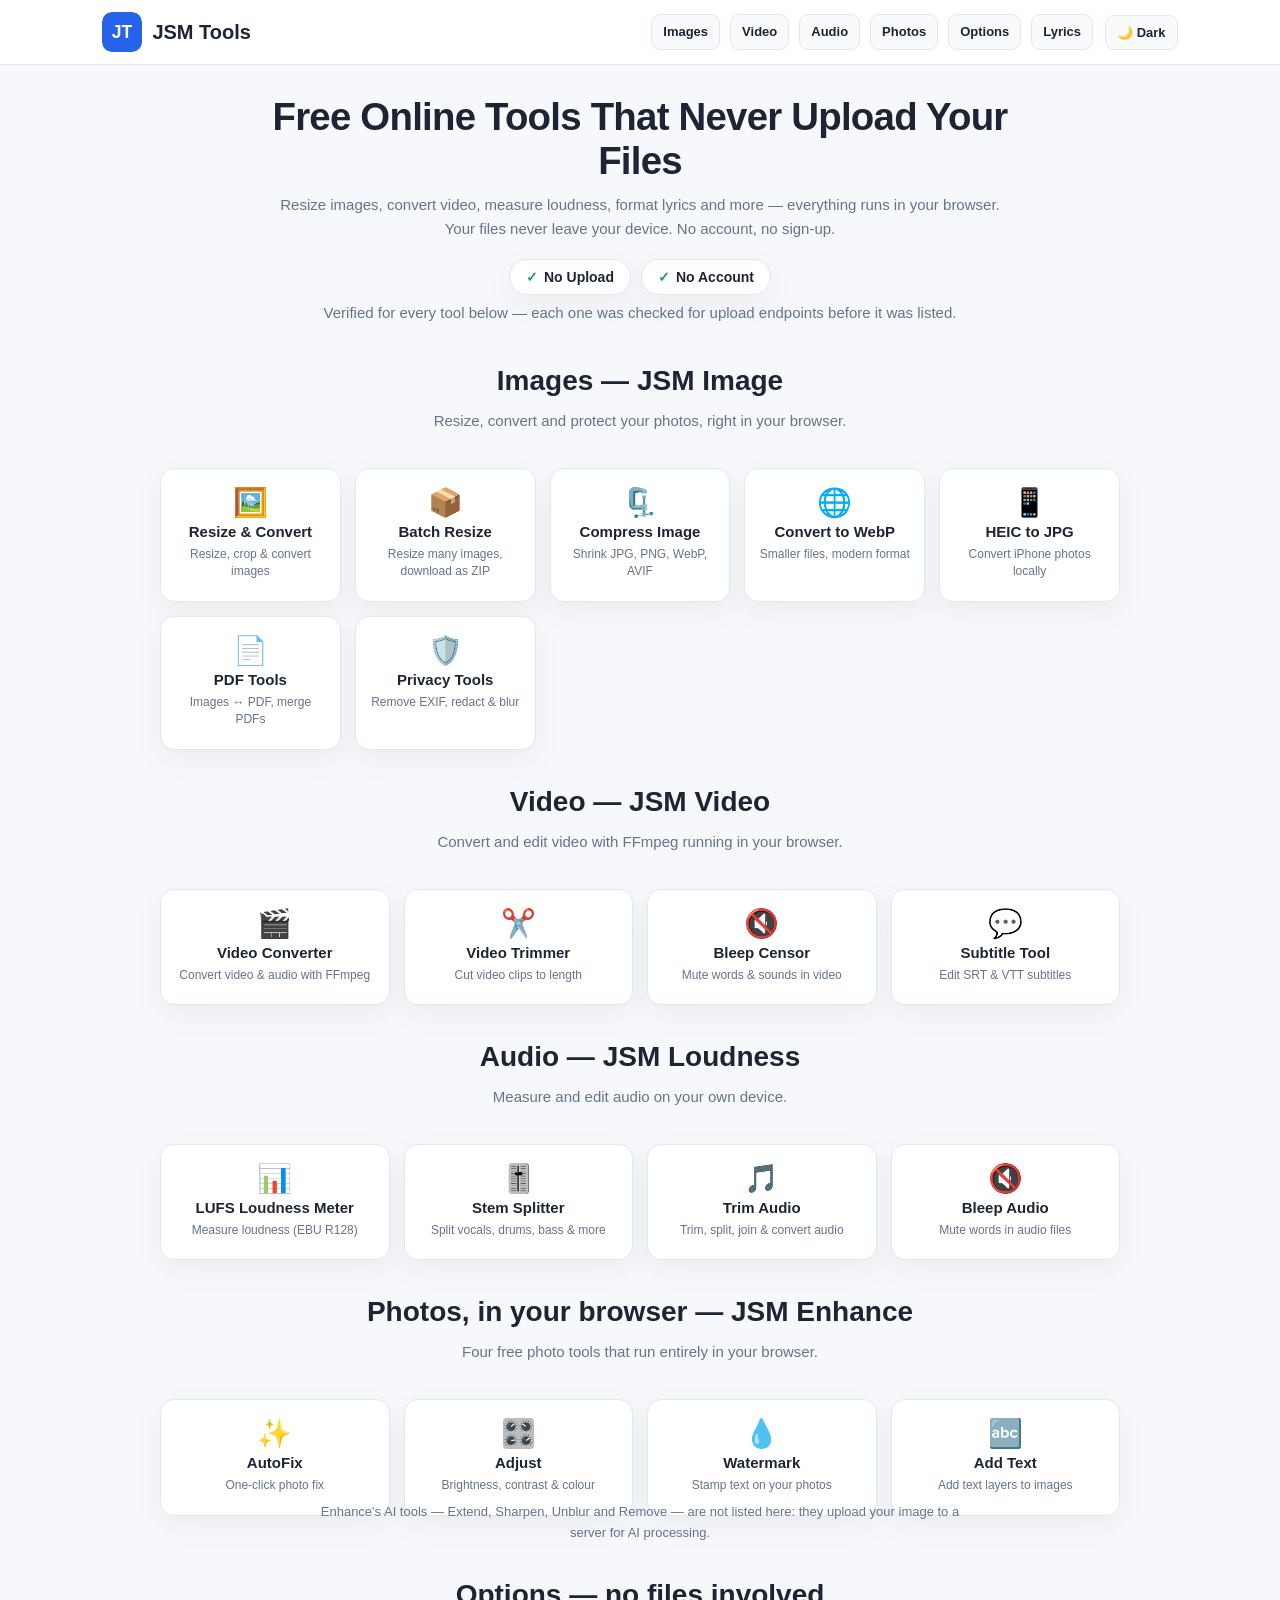
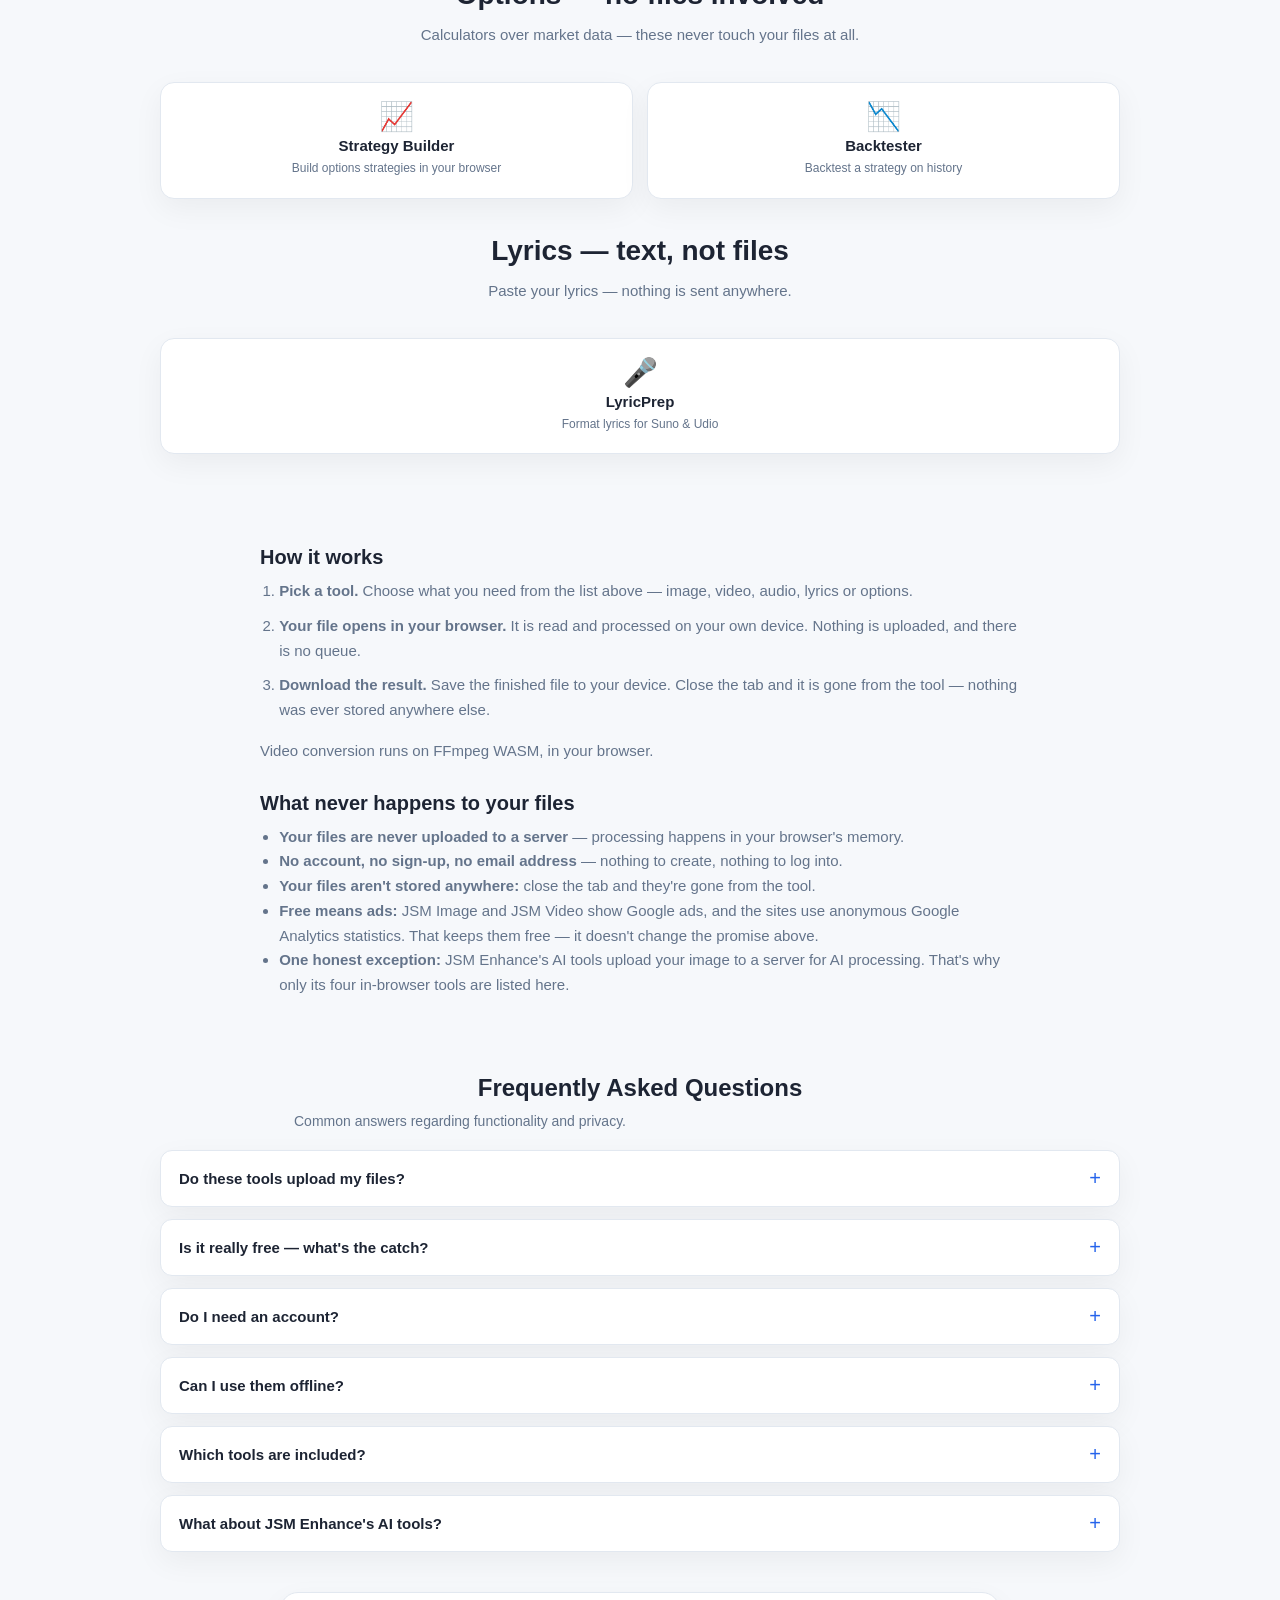
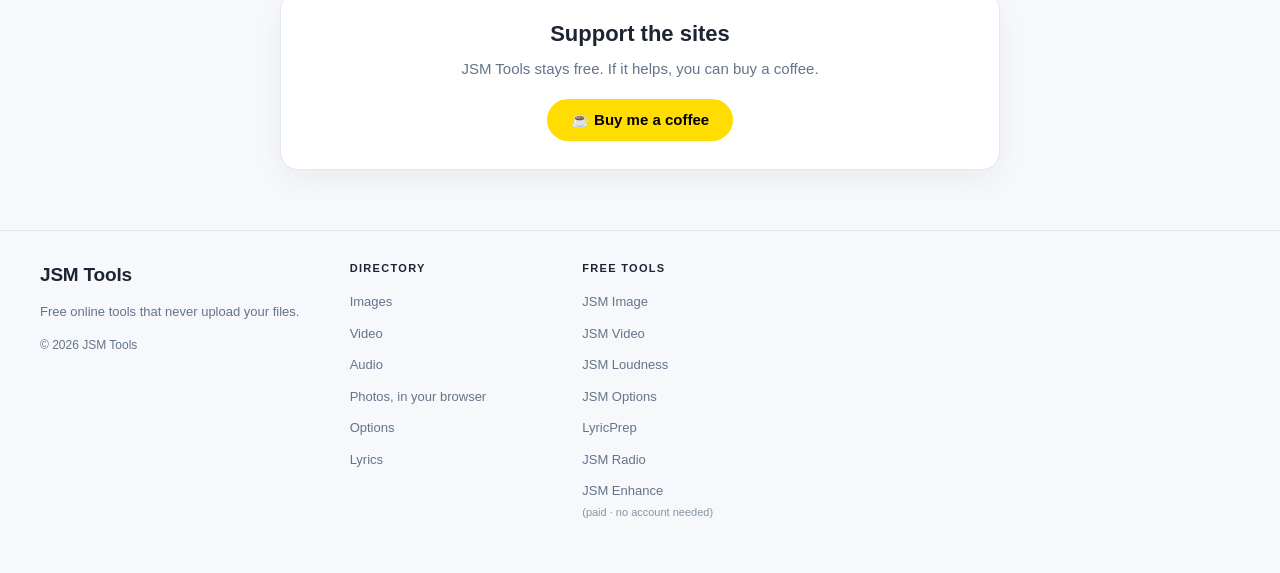
==== index.html @ 7248ef88 "Launch JSM Tools hub: 22 verified no-upload tools across the JSM family (Q5)" ====
<!DOCTYPE html>
<html lang="en">
<head>
<meta charset="UTF-8">
<meta name="viewport" content="width=device-width, initial-scale=1.0">
<title>Free Tools That Never Upload Your Files — JSM Tools</title>
<meta name="description" content="Resize images, convert video, measure loudness, format lyrics and more — free in your browser. No uploads, no account — your files never leave your device.">
<meta name="robots" content="index, follow">
<link rel="canonical" href="https://jsm-tools.com/">
<link rel="icon" href="/favicon.svg" type="image/svg+xml">
<link rel="apple-touch-icon" href="/favicon.svg">
<meta property="og:type" content="website">
<meta property="og:url" content="https://jsm-tools.com/">
<meta property="og:title" content="Free Tools That Never Upload Your Files — JSM Tools">
<meta property="og:description" content="Resize images, convert video, measure loudness, format lyrics and more — free in your browser. No uploads, no account — your files never leave your device.">
<meta name="twitter:card" content="summary">
<meta name="twitter:title" content="Free Tools That Never Upload Your Files — JSM Tools">
<meta name="twitter:description" content="Resize images, convert video, measure loudness, format lyrics and more — free in your browser. No uploads, no account — your files never leave your device.">
<link rel="stylesheet" href="styles.css?v=20261024a">
<style>
.content-page{max-width:800px;margin:0 auto;padding:28px 20px 60px}
.content-page h1{font-size:clamp(1.6rem,3vw,2.1rem);line-height:1.25;margin:0 0 12px;color:var(--text)}
.content-page .lead{font-size:1.05rem;color:var(--muted);line-height:1.6;margin:0 0 24px}
.content-page h2{font-size:1.25rem;margin:28px 0 10px;color:var(--text)}
.content-page h3{font-size:1.05rem;margin:20px 0 8px;color:var(--text)}
.content-page p,.content-page li{color:var(--muted);line-height:1.65;font-size:15px}
.content-page ul{padding-left:1.2rem;margin:0 0 16px}
.content-page ol{padding-left:1.2rem;margin:0 0 16px}
.content-page ol li{margin-bottom:10px}
.content-page a{color:#2563eb}
body.dark-mode .content-page a{color:#93c5fd}
.hub-badges{display:flex;flex-wrap:wrap;gap:10px;justify-content:center;margin:18px 0 6px}
.hub-badge{display:inline-flex;align-items:center;gap:6px;padding:9px 16px;border-radius:999px;border:1px solid var(--border);background:var(--card);font-weight:700;font-size:14px;color:var(--text);box-shadow:var(--shadow)}
.hub-badge .tick{color:#16a34a;font-weight:800}
.hub-verified{text-align:center;color:var(--muted);font-size:13px;line-height:1.6;margin:0 0 8px}
.group-note{text-align:center;color:var(--muted);font-size:13px;line-height:1.6;max-width:640px;margin:-14px auto 0}
.header-main .logo a{text-decoration:none;color:inherit}
</style>

<script type="application/ld+json">
{
  "@context": "https://schema.org",
  "@type": "FAQPage",
  "mainEntity": [
    {
      "@type": "Question",
      "name": "Do these tools upload my files?",
      "acceptedAnswer": {
        "@type": "Answer",
        "text": "No. Every tool listed on this page was checked before listing: your files are read and processed in your browser, and nothing is sent to a server. The one exception to know about is JSM Enhance's AI tools (Extend, Sharpen, Unblur and Remove) — they upload your image to a server for AI processing, which is why they are not in the list above."
      }
    },
    {
      "@type": "Question",
      "name": "Is it really free — what's the catch?",
      "acceptedAnswer": {
        "@type": "Answer",
        "text": "Yes, every tool listed here is free to use. The sites stay free with Google ads (on JSM Image and JSM Video) and anonymous usage statistics. There is no account to create and no paywall on the listed tools."
      }
    },
    {
      "@type": "Question",
      "name": "Do I need an account?",
      "acceptedAnswer": {
        "@type": "Answer",
        "text": "No. None of these tools asks you to sign in or give an email address. JSM Enhance's AI tools use pay-per-use credits bought with a code — still no account — but the four Enhance tools listed here are free and run in your browser."
      }
    },
    {
      "@type": "Question",
      "name": "Can I use them offline?",
      "acceptedAnswer": {
        "@type": "Answer",
        "text": "No. The tools run in your browser, but you need to load the page first — they don't work offline."
      }
    },
    {
      "@type": "Question",
      "name": "Which tools are included?",
      "acceptedAnswer": {
        "@type": "Answer",
        "text": "22 tools: 7 image tools, 4 video tools, 4 audio tools, 4 in-browser photo tools from JSM Enhance, 2 options tools, and LyricPrep for lyrics. Every one of them processes your files — or your text, in LyricPrep's case — on your own device."
      }
    },
    {
      "@type": "Question",
      "name": "What about JSM Enhance's AI tools?",
      "acceptedAnswer": {
        "@type": "Answer",
        "text": "Extend, Sharpen, Unblur and Remove use AI running on a server, so your image is uploaded to process it. They are good tools, but they don't belong on a no-upload list — only Enhance's four in-browser tools (AutoFix, Adjust, Watermark, Add Text) are listed above."
      }
    }
  ]
}
</script>
</head>
<body>
<a class="skip-link" href="#mainContent">Skip to content</a>
<header>
  <div class="header-main">
    <div class="logo">
      <a href="/" style="display:flex;align-items:center;gap:10px;text-decoration:none">
        <img src="/favicon.svg" alt="logo" width="40" height="40" style="border-radius:10px">
        <span style="font-weight:800;font-size:20px;color:var(--text)">JSM Tools</span>
      </a>
    </div>
    <div class="header-actions">
      <nav id="mainNav">
        <a href="#images">Images</a>
        <a href="#video">Video</a>
        <a href="#audio">Audio</a>
        <a href="#photos">Photos</a>
        <a href="#options">Options</a>
        <a href="#lyrics">Lyrics</a>
      </nav>
      <button type="button" class="hamburger" id="hamburger" aria-label="Open menu" aria-expanded="false">☰</button>
      <button type="button" class="theme-toggle" id="themeToggle" aria-label="Switch color theme">☀ Light</button>
    </div>
  </div>
</header>

<main class="container main-container" id="mainContent">
<section class="hero">
  <h1>Free Online Tools That Never Upload Your Files</h1>
  <p>Resize images, convert video, measure loudness, format lyrics and more — everything runs in your browser. Your files never leave your device. No account, no sign-up.</p>
  <div class="hub-badges" aria-label="Verified promises">
    <span class="hub-badge"><span class="tick">✓</span> No Upload</span>
    <span class="hub-badge"><span class="tick">✓</span> No Account</span>
  </div>
  <p class="hub-verified">Verified for every tool below — each one was checked for upload endpoints before it was listed.</p>
</section>

<section class="tools-grid-section" id="images" aria-label="Image tools">
  <h2 class="section-title">Images — JSM Image</h2>
  <p class="section-subtitle">Resize, convert and protect your photos, right in your browser.</p>
  <div class="tools-grid">
    <a class="tool-card" href="https://jsm-image.com/"><span class="tool-emoji">🖼️</span><strong>Resize &amp; Convert</strong><span class="tool-desc">Resize, crop &amp; convert images</span></a>
    <a class="tool-card" href="https://jsm-image.com/batch-resize"><span class="tool-emoji">📦</span><strong>Batch Resize</strong><span class="tool-desc">Resize many images, download as ZIP</span></a>
    <a class="tool-card" href="https://jsm-image.com/compress-image"><span class="tool-emoji">🗜️</span><strong>Compress Image</strong><span class="tool-desc">Shrink JPG, PNG, WebP, AVIF</span></a>
    <a class="tool-card" href="https://jsm-image.com/convert-to-webp"><span class="tool-emoji">🌐</span><strong>Convert to WebP</strong><span class="tool-desc">Smaller files, modern format</span></a>
    <a class="tool-card" href="https://jsm-image.com/heic-to-jpg"><span class="tool-emoji">📱</span><strong>HEIC to JPG</strong><span class="tool-desc">Convert iPhone photos locally</span></a>
    <a class="tool-card" href="https://jsm-image.com/pdf-tools"><span class="tool-emoji">📄</span><strong>PDF Tools</strong><span class="tool-desc">Images ↔ PDF, merge PDFs</span></a>
    <a class="tool-card" href="https://jsm-image.com/privacy-tools"><span class="tool-emoji">🛡️</span><strong>Privacy Tools</strong><span class="tool-desc">Remove EXIF, redact &amp; blur</span></a>
  </div>
</section>

<section class="tools-grid-section" id="video" aria-label="Video tools">
  <h2 class="section-title">Video — JSM Video</h2>
  <p class="section-subtitle">Convert and edit video with FFmpeg running in your browser.</p>
  <div class="tools-grid">
    <a class="tool-card" href="https://jsm-video.com/"><span class="tool-emoji">🎬</span><strong>Video Converter</strong><span class="tool-desc">Convert video &amp; audio with FFmpeg</span></a>
    <a class="tool-card" href="https://jsm-video.com/#trim"><span class="tool-emoji">✂️</span><strong>Video Trimmer</strong><span class="tool-desc">Cut video clips to length</span></a>
    <a class="tool-card" href="https://jsm-video.com/#bleep"><span class="tool-emoji">🔇</span><strong>Bleep Censor</strong><span class="tool-desc">Mute words &amp; sounds in video</span></a>
    <a class="tool-card" href="https://jsm-video.com/subtitle/"><span class="tool-emoji">💬</span><strong>Subtitle Tool</strong><span class="tool-desc">Edit SRT &amp; VTT subtitles</span></a>
  </div>
</section>

<section class="tools-grid-section" id="audio" aria-label="Audio tools">
  <h2 class="section-title">Audio — JSM Loudness</h2>
  <p class="section-subtitle">Measure and edit audio on your own device.</p>
  <div class="tools-grid">
    <a class="tool-card" href="https://jsm-loudness.com/"><span class="tool-emoji">📊</span><strong>LUFS Loudness Meter</strong><span class="tool-desc">Measure loudness (EBU R128)</span></a>
    <a class="tool-card" href="https://jsm-loudness.com/stem-splitter"><span class="tool-emoji">🎚️</span><strong>Stem Splitter</strong><span class="tool-desc">Split vocals, drums, bass &amp; more</span></a>
    <a class="tool-card" href="https://jsm-loudness.com/trim-audio"><span class="tool-emoji">🎵</span><strong>Trim Audio</strong><span class="tool-desc">Trim, split, join &amp; convert audio</span></a>
    <a class="tool-card" href="https://jsm-loudness.com/bleep-audio"><span class="tool-emoji">🔇</span><strong>Bleep Audio</strong><span class="tool-desc">Mute words in audio files</span></a>
  </div>
</section>

<section class="tools-grid-section" id="photos" aria-label="In-browser photo tools">
  <h2 class="section-title">Photos, in your browser — JSM Enhance</h2>
  <p class="section-subtitle">Four free photo tools that run entirely in your browser.</p>
  <div class="tools-grid">
    <a class="tool-card" href="https://jsm-enhance.com/?tool=autofix"><span class="tool-emoji">✨</span><strong>AutoFix</strong><span class="tool-desc">One-click photo fix</span></a>
    <a class="tool-card" href="https://jsm-enhance.com/?tool=adjust"><span class="tool-emoji">🎛️</span><strong>Adjust</strong><span class="tool-desc">Brightness, contrast &amp; colour</span></a>
    <a class="tool-card" href="https://jsm-enhance.com/?tool=watermark"><span class="tool-emoji">💧</span><strong>Watermark</strong><span class="tool-desc">Stamp text on your photos</span></a>
    <a class="tool-card" href="https://jsm-enhance.com/?tool=text"><span class="tool-emoji">🔤</span><strong>Add Text</strong><span class="tool-desc">Add text layers to images</span></a>
  </div>
  <p class="group-note">Enhance's AI tools — Extend, Sharpen, Unblur and Remove — are not listed here: they upload your image to a server for AI processing.</p>
</section>

<section class="tools-grid-section" id="options" aria-label="Options tools">
  <h2 class="section-title">Options — no files involved</h2>
  <p class="section-subtitle">Calculators over market data — these never touch your files at all.</p>
  <div class="tools-grid">
    <a class="tool-card" href="https://jsm-options.com/builder/"><span class="tool-emoji">📈</span><strong>Strategy Builder</strong><span class="tool-desc">Build options strategies in your browser</span></a>
    <a class="tool-card" href="https://jsm-options.com/backtest/"><span class="tool-emoji">📉</span><strong>Backtester</strong><span class="tool-desc">Backtest a strategy on history</span></a>
  </div>
</section>

<section class="tools-grid-section" id="lyrics" aria-label="Lyrics tool">
  <h2 class="section-title">Lyrics — text, not files</h2>
  <p class="section-subtitle">Paste your lyrics — nothing is sent anywhere.</p>
  <div class="tools-grid">
    <a class="tool-card" href="https://lyricprep.com/"><span class="tool-emoji">🎤</span><strong>LyricPrep</strong><span class="tool-desc">Format lyrics for Suno &amp; Udio</span></a>
  </div>
</section>

<div class="content-page">
  <h2>How it works</h2>
  <ol>
    <li><strong>Pick a tool.</strong> Choose what you need from the list above — image, video, audio, lyrics or options.</li>
    <li><strong>Your file opens in your browser.</strong> It is read and processed on your own device. Nothing is uploaded, and there is no queue.</li>
    <li><strong>Download the result.</strong> Save the finished file to your device. Close the tab and it is gone from the tool — nothing was ever stored anywhere else.</li>
  </ol>
  <p>Video conversion runs on FFmpeg WASM, in your browser.</p>

  <h2>What never happens to your files</h2>
  <ul>
    <li><strong>Your files are never uploaded to a server</strong> — processing happens in your browser's memory.</li>
    <li><strong>No account, no sign-up, no email address</strong> — nothing to create, nothing to log into.</li>
    <li><strong>Your files aren't stored anywhere:</strong> close the tab and they're gone from the tool.</li>
    <li><strong>Free means ads:</strong> JSM Image and JSM Video show Google ads, and the sites use anonymous Google Analytics statistics. That keeps them free — it doesn't change the promise above.</li>
    <li><strong>One honest exception:</strong> JSM Enhance's AI tools upload your image to a server for AI processing. That's why only its four in-browser tools are listed here.</li>
  </ul>
</div>

<section class="faq" id="faq">
<h2 class="section-title">Frequently Asked Questions</h2>
<p class="section-subtitle">Common answers regarding functionality and privacy.</p>
<div class="faq-list">
<details class="faq-item">
<summary>Do these tools upload my files?</summary>
<p>No. Every tool listed on this page was checked before listing: your files are read and processed in your browser, and nothing is sent to a server. The one exception to know about is JSM Enhance's AI tools (Extend, Sharpen, Unblur and Remove) — they upload your image to a server for AI processing, which is why they are not in the list above.</p>
</details>
<details class="faq-item">
<summary>Is it really free — what's the catch?</summary>
<p>Yes, every tool listed here is free to use. The sites stay free with Google ads (on JSM Image and JSM Video) and anonymous usage statistics. There is no account to create and no paywall on the listed tools.</p>
</details>
<details class="faq-item">
<summary>Do I need an account?</summary>
<p>No. None of these tools asks you to sign in or give an email address. JSM Enhance's AI tools use pay-per-use credits bought with a code — still no account — but the four Enhance tools listed here are free and run in your browser.</p>
</details>
<details class="faq-item">
<summary>Can I use them offline?</summary>
<p>No. The tools run in your browser, but you need to load the page first — they don't work offline.</p>
</details>
<details class="faq-item">
<summary>Which tools are included?</summary>
<p>22 tools: 7 image tools, 4 video tools, 4 audio tools, 4 in-browser photo tools from JSM Enhance, 2 options tools, and LyricPrep for lyrics. Every one of them processes your files — or your text, in LyricPrep's case — on your own device.</p>
</details>
<details class="faq-item">
<summary>What about JSM Enhance's AI tools?</summary>
<p>Extend, Sharpen, Unblur and Remove use AI running on a server, so your image is uploaded to process it. They are good tools, but they don't belong on a no-upload list — only Enhance's four in-browser tools (AutoFix, Adjust, Watermark, Add Text) are listed above.</p>
</details>
</div>
</section>

<section class="support-section" aria-label="Support the site">
  <div class="support-card">
    <h2>Support the sites</h2>
    <p>JSM Tools stays free. If it helps, you can buy a coffee.</p>
    <a class="bmc-btn" href="https://www.buymeacoffee.com/memoliro" target="_blank" rel="noopener">&#9749; Buy me a coffee</a>
  </div>
</section>
</main>

<footer>
  <div class="footer-grid">
    <div class="footer-col">
      <div class="footer-brand">JSM Tools</div>
      <p class="footer-tag">Free online tools that never upload your files.</p>
      <p class="footer-copy">&copy; 2026 JSM Tools</p>
    </div>
    <div class="footer-col">
      <h4>Directory</h4>
      <ul>
        <li><a href="#images">Images</a></li>
        <li><a href="#video">Video</a></li>
        <li><a href="#audio">Audio</a></li>
        <li><a href="#photos">Photos, in your browser</a></li>
        <li><a href="#options">Options</a></li>
        <li><a href="#lyrics">Lyrics</a></li>
      </ul>
    </div>
    <div class="footer-col">
      <h4>Free tools</h4>
      <ul>
        <li><a href="https://jsm-image.com/" target="_blank" rel="noopener">JSM Image</a></li>
        <li><a href="https://jsm-video.com/" target="_blank" rel="noopener">JSM Video</a></li>
        <li><a href="https://jsm-loudness.com/" target="_blank" rel="noopener">JSM Loudness</a></li>
        <li><a href="https://jsm-options.com/" target="_blank" rel="noopener">JSM Options</a></li>
        <li><a href="https://lyricprep.com/" target="_blank" rel="noopener">LyricPrep</a></li>
        <li><a href="https://jsm-radio.com/" target="_blank" rel="noopener">JSM Radio</a></li>
        <li><a href="https://jsm-enhance.com/" target="_blank" rel="noopener">JSM Enhance <span class="paid-note">(paid · no account needed)</span></a></li>
      </ul>
    </div>
  </div>
</footer>
<script>
(function(){
  const t=document.getElementById('themeToggle');
  let saved=null;
  try{saved=localStorage.getItem('jsm-tools-theme');}catch(e){}
  if(!saved) saved='light';
  function setTheme(theme){
    const dark=theme!=='light';
    document.body.classList.toggle('dark-mode',dark);
    if(t) t.textContent=dark?'☀ Light':'🌙 Dark';
    try{localStorage.setItem('jsm-tools-theme',dark?'dark':'light');}catch(e){}
  }
  setTheme(saved);
  t&&t.addEventListener('click',()=>setTheme(document.body.classList.contains('dark-mode')?'light':'dark'));
})();
</script>

<script>
(function(){
  const ham=document.getElementById('hamburger'), nav=document.getElementById('mainNav');
  if(!ham||!nav) return;
  const drop=nav.querySelector('.nav-drop'), btn=nav.querySelector('.nav-drop-btn');
  if(drop&&btn&&drop.querySelector('a.nav-details')) btn.classList.add('nav-details');
  ham.addEventListener('click',e=>{ e.stopPropagation();
    const open=nav.classList.toggle('mobile-open');
    ham.setAttribute('aria-expanded',String(open));
    ham.setAttribute('aria-label',open?'Close menu':'Open menu');
  });
  if(btn) btn.addEventListener('click',e=>{ e.stopPropagation();
    const open=drop.classList.toggle('open'); btn.setAttribute('aria-expanded',String(open));
  });
  document.addEventListener('click',()=>{ if(drop) drop.classList.remove('open'); });
  document.addEventListener('keydown',e=>{ if(e.key==='Escape'){
    if(drop) drop.classList.remove('open');
    nav.classList.remove('mobile-open'); ham.setAttribute('aria-expanded','false');
  }});
})();
</script>
</body>
</html>
---- styles.css ----
:root{
  --bg:#f6f8fb;--card:#fff;--text:#1d2433;--muted:#64748b;--border:#e2e8f0;--soft:#f8fafc;
  --header:#fff;--preview-a:#eee;--preview-b:transparent;--shadow:0 10px 30px rgba(0,0,0,.05);
  --upload-hover:#eff6ff;
}
*{box-sizing:border-box;margin:0;padding:0}
body{font-family:Arial,Helvetica,sans-serif;background:var(--bg);color:var(--text);min-height:100vh}
header{background:var(--header);border-bottom:1px solid var(--border);padding:18px 8%;display:flex;justify-content:space-between;align-items:center}
.logo{font-size:24px;font-weight:800;color:#2563eb}.logo span{color:var(--text)}
nav{display:flex;gap:24px}nav a{text-decoration:none;color:var(--muted);font-size:14px}
.container{max-width:1100px;margin:auto;padding:20px}

.upload-card-wrapper{background:var(--card);border:1px solid var(--border);border-radius:18px;padding:24px;box-shadow:var(--shadow);display:flex;flex-direction:column;gap:20px}

.upload-box{background:var(--soft);border:2px dashed #52637c;border-radius:14px;padding:18px 15px;text-align:center;cursor:pointer;transition:.2s;color:var(--text)}
.upload-box:hover,.upload-box.dragover{border-color:#2563eb;background:var(--upload-hover)}
.upload-icon{font-size:28px;margin-bottom:4px}
.upload-box h2{margin-bottom:4px;font-size:18px;color:var(--text)}
.upload-box p{color:var(--muted);margin-bottom:10px;font-size:13px}
#fileInput{display:none}
.btn{border:0;background:#2563eb;color:#fff;padding:9px 20px;border-radius:8px;cursor:pointer;font-size:13px;font-weight:bold}.btn:hover{background:#1d4ed8}

.how-it-works-inline{border-top:1px solid var(--border);padding-top:18px}
.how-it-works-inline h3.inline-title{font-size:14px;text-transform:uppercase;letter-spacing:.05em;color:var(--muted);margin-bottom:12px;text-align:center}
.steps-grid-inline{display:grid;grid-template-columns:repeat(4,1fr);gap:12px}
.step-inline{background:var(--soft);border:1px solid var(--border);padding:12px 10px;border-radius:10px;text-align:center}
.step-num-inline{width:24px;height:24px;border-radius:50%;background:#2563eb;color:#fff;display:flex;align-items:center;justify-content:center;font-weight:bold;margin:0 auto 6px;font-size:12px}
.step-inline h4{font-size:13px;margin-bottom:3px;color:var(--text)}
.step-inline p{color:var(--muted);font-size:11px;line-height:1.4}

.notification{display:none;margin-top:15px;padding:14px 16px;border-radius:10px;font-size:14px;line-height:1.5}.notification.show{display:block}.notification.error{background:#fef2f2;color:#b91c1c;border:1px solid #fecaca}.notification.success{background:#f0fdf4;color:#15803d;border:1px solid #bbf7d0}
.editor{display:none;margin-top:20px;grid-template-columns:minmax(0,1.2fr) minmax(0,1fr);gap:25px;align-items:start}
.editor.is-open{display:grid}
.card{background:var(--card);border-radius:18px;padding:25px;box-shadow:var(--shadow);border:1px solid var(--border);min-width:0}
.preview-container{min-height:460px;display:flex;justify-content:center;align-items:center;background:linear-gradient(45deg,#eee 25%,transparent 25%),linear-gradient(-45deg,#eee 25%,transparent 25%),linear-gradient(45deg,transparent 75%,#eee 75%),linear-gradient(-45deg,transparent 75%,#eee 75%);background-size:20px 20px;background-position:0 0,0 10px,10px -10px,-10px 0;border-radius:12px;overflow:hidden;padding:15px}
.settings h2{margin-bottom:20px}.field{margin-bottom:22px}.field>label{display:block;font-size:14px;font-weight:bold;margin-bottom:8px}.input-row{display:flex;gap:10px}
input,select{width:100%;padding:13px;border:1px solid #dbe1ea;border-radius:9px;font-size:15px;outline:none;font-family:inherit}input:focus,select:focus{border-color:#2563eb}
.ratio{display:flex;align-items:center;gap:10px;margin:20px 0;color:var(--muted);font-size:14px}.ratio input{width:auto}
.fit-options{display:none;margin:20px 0;padding-top:20px;border-top:1px solid #e2e8f0}.fit-options.active{display:block}.fit-options-title{font-size:14px;font-weight:bold;margin-bottom:12px}
.fit-option{display:flex;gap:12px;padding:14px;border:1px solid #e2e8f0;border-radius:10px;margin-bottom:10px;cursor:pointer}.fit-option:hover{border-color:#2563eb;background:#f8fbff}.fit-option input[type=radio]{width:auto;height:auto;margin-top:3px}.fit-option-content{display:flex;flex-direction:column;gap:5px;width:100%}.fit-option-content strong{font-size:14px}.fit-option-content span{font-size:12px;color:#64748b;line-height:1.4}
.color-row{display:flex;align-items:center;gap:8px;margin-top:8px}.color-row input[type=color]{width:48px;height:35px;padding:3px;cursor:pointer}#colorValue{font-size:13px;font-weight:bold;color:#475569}
.eyedropper-btn{background:#f1f5f9;border:1px solid #cbd5e1;border-radius:8px;padding:6px 12px;cursor:pointer;font-size:12px;font-weight:bold;color:#334155}.eyedropper-btn:hover{background:#e2e8f0}
.transparent-option.disabled{opacity:.45;cursor:not-allowed;background:#f8fafc;pointer-events:none}.transparent-option.disabled:hover{border-color:#e2e8f0;background:#f8fafc}
.presets{display:grid;grid-template-columns:repeat(2,1fr);gap:10px}.preset{background:#f8fafc;border:1px solid #e2e8f0;padding:11px;border-radius:8px;cursor:pointer;font-size:13px;font-family:inherit}.preset:hover{border-color:#2563eb;color:#2563eb}
.format-section{padding-top:20px;border-top:1px solid #e2e8f0}.field-description{font-size:12px;color:#64748b;line-height:1.5;margin-bottom:10px}
.info{margin-top:20px;padding:14px;background:#f8fafc;border-radius:10px;color:#475569;font-size:13px;line-height:1.6}.actions{margin-top:25px;display:flex;flex-direction:column;gap:10px}.download-btn{display:none;background:#16a34a;text-decoration:none;text-align:center;padding:13px 25px;border-radius:10px;color:#fff;font-weight:bold;cursor:pointer;border:0;width:100%;font-size:15px}.download-btn:hover{background:#15803d}
.batch-btn{display:none;background:#7c3aed;color:#fff;text-align:center;padding:13px 25px;border-radius:10px;font-weight:bold;cursor:pointer;border:0;width:100%;font-size:15px}.batch-btn:hover{background:#6d28d9}

.features{max-width:1000px;margin:36px auto;padding:0 20px;display:grid;grid-template-columns:repeat(auto-fit,minmax(220px,1fr));gap:25px}
.feature a{color:#2563eb;text-decoration:none;font-weight:700}
.feature a:hover{text-decoration:underline}.feature{background:#fff;padding:28px;border-radius:16px;text-align:center;box-shadow:0 5px 25px rgba(0,0,0,.04)}.feature .emoji{font-size:35px;margin-bottom:15px}.feature h3{margin-bottom:10px}.feature p{color:#64748b;font-size:14px;line-height:1.6}
/* footer base replaced */

/* --- Tabs --- */
.tabs{display:flex;gap:4px;margin-bottom:22px;border-bottom:1px solid #e2e8f0;overflow-x:auto}
.tab-btn{background:none;border:0;padding:10px 6px;margin-right:18px;font-size:14px;font-weight:bold;color:#94a3b8;cursor:pointer;border-bottom:2px solid transparent;margin-bottom:-1px;font-family:inherit;white-space:nowrap;min-height:44px}
.tab-btn:hover{color:#2563eb}
.tab-btn.active{color:#2563eb;border-bottom-color:#2563eb}
.tab-panel{display:none}
.tab-panel.active{display:block}

/* --- Transform & Tools --- */
.btn-row{display:flex;gap:8px;flex-wrap:wrap}
.tool-btn{flex:1;min-width:110px;background:#f8fafc;border:1px solid #e2e8f0;padding:12px 8px;border-radius:9px;cursor:pointer;font-size:13px;font-weight:bold;color:#334155;font-family:inherit}
.tool-btn:hover{border-color:#2563eb;color:#2563eb}
.tool-btn.toggle.active{background:#eff6ff;border-color:#2563eb;color:#2563eb}
.tool-status{margin-top:10px;font-size:12px;color:#64748b}

/* --- Compression & Settings --- */
.quality-row{display:flex;justify-content:space-between;align-items:baseline;margin-bottom:10px}
.quality-row span{font-size:13px;font-weight:bold;color:#2563eb}
input[type=range]{width:100%;accent-color:#2563eb;padding:0}
input[type=range]:disabled{opacity:.4;cursor:not-allowed;accent-color:#94a3b8}
.estimate{margin-top:14px;font-size:13px;color:#334155;font-weight:bold}
.note{font-size:12px;color:#64748b;line-height:1.6;margin-top:14px;padding:12px 14px;background:#f8fafc;border-radius:10px;border:1px solid #eef1f6}

/* --- Section titles --- */
.section-title{text-align:center;font-size:28px;margin-bottom:12px}
.section-subtitle{text-align:center;color:#64748b;font-size:15px;max-width:600px;margin:0 auto 35px;line-height:1.6}

/* --- FAQ --- */
.faq{max-width:800px;margin:60px auto;padding:0 20px}
.faq-list{display:flex;flex-direction:column;gap:12px}
.faq-item{background:#fff;border:1px solid #e2e8f0;border-radius:12px;padding:18px 22px}
.faq-item summary{cursor:pointer;font-weight:bold;font-size:15px;list-style:none;display:flex;justify-content:space-between;align-items:center;gap:12px}
.faq-item summary::-webkit-details-marker{display:none}
.faq-item summary::after{content:'+';font-size:20px;color:#2563eb;font-weight:normal;flex-shrink:0}
.faq-item[open] summary::after{content:'\2212'}
.faq-item p{margin-top:12px;color:#64748b;font-size:14px;line-height:1.65}

/* --- Optimized Ad Placeholders --- */
.ad-slot{display:none;width:100%;margin:20px auto;text-align:center;overflow:hidden;background:transparent}
.ad-slot.ad-filled{display:block}
.ad-slot span.ad-size{font-size:11px;letter-spacing:.03em;text-transform:none;color:#b0b9c6;font-weight:normal}
.ad-leaderboard{max-width:970px}
.ad-rectangle{max-width:336px}
.ad-banner{max-width:970px}
.ad-vertical{height:100%;min-height:360px;max-height:500px;width:100%;margin:0}


/* ===== Phase 2 UX ===== */
.processing-status{display:none;margin:14px 0 0;padding:12px 14px;border:1px solid var(--border);border-radius:10px;background:var(--soft);font-size:13px;color:var(--text)}
.processing-status.active{display:block}.progress-track{height:8px;background:rgba(100,116,139,.18);border-radius:999px;overflow:hidden;margin-top:8px}.progress-bar{height:100%;width:0;background:#2563eb;border-radius:999px;transition:width .25s ease}.progress-meta{display:flex;justify-content:space-between;gap:10px;margin-top:7px;color:var(--muted);font-size:12px}
.file-size-compare{display:grid;grid-template-columns:1fr 1fr;gap:8px;margin-top:12px}.size-card{padding:10px 12px;border:1px solid var(--border);border-radius:10px;background:var(--soft);font-size:12px}.size-card strong{display:block;font-size:15px;margin-top:3px}.size-saving{grid-column:1/-1;font-weight:700;color:#2563eb;text-align:center;padding:7px}
.preset.active{border-color:#2563eb;background:#dbeafe;color:#1d4ed8;box-shadow:0 0 0 2px rgba(37,99,235,.12)}body.dark-mode .preset.active{background:#1e3a5f;color:#bfdbfe}
.reset-section{margin-top:12px;font-size:12px;padding:7px 12px}.section-head{display:flex;justify-content:space-between;align-items:center;gap:10px;margin-bottom:8px}.section-head label{margin:0}.drop-feedback{margin-top:8px;font-size:12px;color:var(--muted);min-height:18px}.upload-box.dragover{transform:scale(1.01);box-shadow:0 0 0 3px rgba(37,99,235,.16)}.upload-box.dragover .drop-feedback{color:#2563eb;font-weight:700}
.batch-results{white-space:pre-line;margin-top:10px;font-size:12px;color:var(--muted)}

@media(max-width:900px){.editor,.editor.is-open{grid-template-columns:1fr!important}}
@media(max-width:800px){header{padding:18px 20px}.editor,.editor.is-open{grid-template-columns:1fr!important;gap:14px}.features{grid-template-columns:1fr}.preview-container{min-height:300px}.steps-grid-inline{grid-template-columns:1fr 1fr}}
@media(max-width:480px){.steps-grid-inline{grid-template-columns:1fr}}

/* ===== Dark theme ===== */
body{background:var(--bg);color:var(--text);transition:background .2s,color .2s}
body.dark-mode{
  --bg:#0f172a;--card:#162033;--text:#e5edf8;--muted:#9aa9bd;--border:#2a3950;--soft:#111b2c;
  --header:#111a2b;--preview-a:#26344a;--preview-b:transparent;--shadow:0 10px 30px rgba(0,0,0,.22);
  --upload-hover:#1e3a5f;
}
header{display:block;padding:0;background:var(--header);border-color:var(--border)}
.header-main{min-height:64px;padding:12px 8%;display:grid;grid-template-columns:1fr auto;align-items:center;gap:20px}

/* ===== Hero: compact title block above the tool (moved out of header) ===== */
.hero{text-align:center;padding:30px 20px 4px;max-width:780px;margin:0 auto}
.hero h1{font-size:clamp(1.7rem,3.4vw,2.4rem);font-weight:800;letter-spacing:-.02em;margin:0 0 10px;color:var(--text)}
.hero p{color:var(--muted);font-size:15px;line-height:1.6;margin:0}
.logo{color:#3b82f6}.logo span{color:var(--text)}
.header-title{font-size:clamp(18px,2vw,28px);font-weight:800;text-align:center;white-space:nowrap}
.header-actions{display:flex;justify-content:flex-end;align-items:center;gap:18px}nav{gap:18px}nav a{color:var(--muted)}
.theme-toggle{border:1px solid var(--border);background:var(--soft);color:var(--text);border-radius:9px;padding:9px 11px;cursor:pointer;font-size:13px;font-weight:bold;font-family:inherit;white-space:nowrap}.theme-toggle:hover{border-color:#2563eb;color:#60a5fa}
.header-subtitle{border-top:1px solid var(--border);padding:8px 20px 10px;text-align:center;color:var(--muted);font-size:12px;line-height:1.5}

.upload-layout{display:grid;grid-template-columns:minmax(0,1fr);gap:20px;align-items:stretch;max-width:1100px;margin:0 auto;padding:15px 20px}
.container{max-width:1100px}.container.main-container{max-width:1300px;padding-top:0}.card,.feature,.step-inline,.faq-item{background:var(--card);box-shadow:var(--shadow);border-color:var(--border)}
.preview-container{background-color:var(--soft);background-image:linear-gradient(45deg,var(--preview-a) 25%,var(--preview-b) 25%),linear-gradient(-45deg,var(--preview-a) 25%,var(--preview-b) 25%),linear-gradient(45deg,var(--preview-b) 75%,var(--preview-a) 75%),linear-gradient(-45deg,var(--preview-b) 75%,var(--preview-a) 75%)}
input,select{background:var(--soft);color:var(--text);border-color:var(--border)}
.fit-option,.tool-btn,.preset,.note,.info,.eyedropper-btn{background:var(--soft);border-color:var(--border);color:var(--text)}
.fit-option-content span,.field-description,.tool-status,.note,.info,.section-subtitle,.feature p,.faq-item p{color:var(--muted)}
.tabs,.fit-options,.format-section{border-color:var(--border)}
/* footer base replaced */
.reset-btn{width:100%;margin-top:10px;background:#475569}.reset-btn:hover{background:#334155}

/* --- Preview Stage --- */
.compare-stage{position:relative;width:100%;height:100%;min-height:430px;border-radius:10px;display:flex;align-items:center;justify-content:center;overflow:hidden}
.compare-stage img{max-width:100%;max-height:600px;width:100%;height:100%;object-fit:contain}
.compare-toggle{display:flex;justify-content:center;gap:10px;margin-top:14px}
.compare-toggle button{border:1px solid var(--border);background:var(--soft);color:var(--text);padding:10px 24px;border-radius:9px;cursor:pointer;font:inherit;font-size:14px;font-weight:700;transition:.2s}
.compare-toggle button:hover{border-color:#2563eb}
.compare-toggle button.active{background:#2563eb;color:#fff;border-color:#2563eb;box-shadow:0 4px 12px rgba(37,99,235,.22)}

.straighten-row{display:flex;align-items:center;gap:12px}.straighten-row input{flex:1}.straighten-value{min-width:52px;text-align:right;font-size:13px;font-weight:bold;color:#60a5fa}
.enlarge-custom{display:flex;gap:10px;margin-top:12px}.enlarge-custom input{flex:1}.enlarge-custom button{white-space:nowrap}
.control-group{margin-bottom:18px}.control-group label{display:block;font-size:14px;font-weight:bold;margin-bottom:8px}

.batch-list{margin-top:10px;font-size:12px;color:var(--muted);max-height:100px;overflow-y:auto}
@media(max-width:1100px){.upload-layout{grid-template-columns:minmax(0,1fr);max-width:1100px}.ad-vertical{display:none}.container.main-container{max-width:1100px}.header-main{grid-template-columns:auto 1fr}.header-title{order:3;grid-column:1/-1;white-space:normal}.header-actions{justify-content:flex-end}}
@media(max-width:800px){.compare-stage{min-height:280px}.compare-toggle button{padding:9px 18px}.header-main{padding:12px 20px;grid-template-columns:1fr auto}.header-title{font-size:19px}.header-actions nav{display:flex}.theme-toggle{padding:8px 10px}.upload-layout{padding:15px 20px}.header-subtitle{font-size:11px}}

/* ===== Phase 3: Workflow, Mobile & Results ===== */
.file-meta{margin-top:10px;padding:10px 12px;border:1px solid var(--border);border-radius:10px;background:var(--soft);font-size:12px;line-height:1.6;display:none}.file-meta strong{color:var(--text)}
.history-actions{display:flex;gap:8px;margin:12px 0}.history-actions button{flex:1}.history-actions button:disabled{opacity:.45;cursor:not-allowed}
.batch-results{display:none;margin-top:14px;border:1px solid var(--border);border-radius:12px;padding:14px;background:var(--soft)}.batch-results.active{display:block}.batch-results h3{font-size:15px;margin-bottom:8px}.batch-summary{display:flex;gap:8px;flex-wrap:wrap;margin-bottom:8px}.result-chip{padding:5px 9px;border-radius:999px;font-size:12px;font-weight:700;background:var(--card);border:1px solid var(--border)}.batch-result-list{max-height:170px;overflow:auto;font-size:12px;line-height:1.6}.batch-result-row{padding:7px 0;border-top:1px solid var(--border)}.batch-result-row.ok::before{content:'✓ ';font-weight:700}.batch-result-row.error::before{content:'⚠ ';font-weight:700}
@media(max-width:800px){.header-main{grid-template-columns:1fr auto;gap:10px}.header-title{grid-column:1/-1;grid-row:2;text-align:left;white-space:normal;font-size:20px}.header-actions{justify-self:end}.upload-layout{grid-template-columns:1fr;padding:14px 0}.ad-vertical{display:none}.container{padding:14px}.editor,.editor.is-open{grid-template-columns:1fr!important;gap:14px}.tabs{overflow-x:auto;flex-wrap:nowrap;padding-bottom:4px;-webkit-overflow-scrolling:touch}.tab-btn{white-space:nowrap;flex:0 0 auto}.presets{grid-template-columns:1fr!important}.input-row{grid-template-columns:1fr!important}.actions,.btn-row,.history-actions{flex-direction:column}.actions button,.btn-row button{width:100%}.preview-container{min-height:260px}.processing-status{position:sticky;bottom:8px;z-index:5}.actions{margin-bottom:72px}.compare-toggle{display:grid;grid-template-columns:1fr 1fr}.compare-toggle button{width:100%}.file-meta,.batch-results{font-size:12px}}
@media(max-width:480px){.actions{margin-bottom:88px}.header-main{padding:12px 16px}.header-title{font-size:18px}.upload-card-wrapper{padding:14px}.upload-box{padding:20px 12px}.step-inline{padding:12px}.settings{padding:14px}.card{border-radius:14px}.preset{min-height:52px;font-size:15px}.download-btn,.batch-btn,.btn{min-height:46px}.progress-meta{font-size:11px}}


/* ===== Phase 4: Accessibility, Launch & Aspect-Ratio Emphasis ===== */
.skip-link{position:fixed;left:12px;top:-60px;z-index:1000;background:#2563eb;color:#fff;padding:10px 14px;border-radius:8px;text-decoration:none;font-weight:700}.skip-link:focus{top:12px}
:focus-visible{outline:3px solid rgba(59,130,246,.55);outline-offset:3px}
.aspect-lock-card{display:flex;align-items:flex-start;gap:13px;margin:0 0 18px;padding:16px 17px;border-radius:14px;background:linear-gradient(135deg,rgba(37,99,235,.10),rgba(37,99,235,.03));box-shadow:0 8px 22px rgba(37,99,235,.10);cursor:pointer;transition:.2s}
.aspect-lock-card:hover{border-color:#1d4ed8;transform:translateY(-1px)}
.aspect-lock-card input{width:22px;height:22px;flex:0 0 auto;margin-top:2px;accent-color:#2563eb}
.aspect-lock-content{display:flex;flex-direction:column;gap:4px}.aspect-lock-title{display:flex;align-items:center;gap:8px;font-size:16px;font-weight:800;color:var(--text)}
.aspect-lock-badge{font-size:10px;letter-spacing:.04em;text-transform:uppercase;background:#2563eb;color:#fff;border-radius:999px;padding:3px 7px;font-weight:800}
.aspect-lock-content span{font-size:12px;line-height:1.45;color:var(--muted)}
.aspect-lock-card.unlocked{border-color:var(--border);background:var(--soft);box-shadow:none}.aspect-lock-card.unlocked .aspect-lock-badge{background:#64748b}
.footer-links{display:flex;justify-content:center;gap:14px;flex-wrap:wrap;margin-top:10px}.footer-link{background:none;border:0;color:inherit;text-decoration:underline;cursor:pointer;font:inherit;padding:3px}
.legal-modal{position:fixed;inset:0;background:rgba(15,23,42,.66);display:none;align-items:center;justify-content:center;padding:20px;z-index:100}.legal-modal.active{display:flex}.legal-dialog{width:min(720px,100%);max-height:min(82vh,780px);overflow:auto;background:var(--card);color:var(--text);border:1px solid var(--border);border-radius:16px;padding:24px;box-shadow:0 24px 80px rgba(0,0,0,.35)}.legal-dialog h2{margin-bottom:14px}.legal-dialog h3{margin:18px 0 7px;font-size:15px}.legal-dialog p,.legal-dialog li{color:var(--muted);line-height:1.65;font-size:14px}.legal-dialog ul{padding-left:20px}.legal-close{float:right;border:1px solid var(--border);background:var(--soft);color:var(--text);border-radius:8px;padding:7px 10px;cursor:pointer}
.compatibility-note{margin-top:14px;padding:12px 14px;border:1px solid var(--border);border-radius:10px;background:var(--soft);font-size:12px;color:var(--muted);line-height:1.55}
@media(max-width:600px){.aspect-lock-card{padding:15px}.aspect-lock-title{font-size:15px}.aspect-lock-content span{font-size:11px}.legal-dialog{padding:20px}.footer-links{gap:8px}.footer-link{padding:7px}}
@media(prefers-reduced-motion:reduce){*,*:before,*:after{scroll-behavior:auto!important;transition-duration:.01ms!important;animation-duration:.01ms!important}}


.consent-banner{position:fixed;left:12px;right:12px;bottom:12px;z-index:1100;max-width:720px;margin:0 auto;padding:16px 18px;border-radius:14px;border:1px solid var(--border);background:var(--card);color:var(--text);box-shadow:0 18px 50px rgba(0,0,0,.28);display:none}
.consent-banner.active{display:block}
.consent-banner p{font-size:13px;line-height:1.55;color:var(--muted);margin-bottom:12px}
.consent-banner strong{color:var(--text)}
.consent-actions{display:flex;flex-wrap:wrap;gap:8px}
.consent-actions button{border:1px solid var(--border);background:var(--soft);color:var(--text);border-radius:9px;padding:10px 14px;cursor:pointer;font:inherit;font-size:13px;font-weight:700}
.consent-actions button.primary{background:#2563eb;border-color:#2563eb;color:#fff}
.consent-actions button.primary:hover{background:#1d4ed8}
.consent-actions button:hover{border-color:#2563eb}
@media(max-width:480px){.consent-banner{left:8px;right:8px;bottom:8px}.consent-actions{flex-direction:column}.consent-actions button{width:100%}}


/* How It Works + Details */
.how-it-works-title{display:flex;align-items:center;justify-content:center;gap:12px;flex-wrap:wrap}
.details-btn{
  display:inline-flex;align-items:center;justify-content:center;
  font-size:12px;font-weight:700;letter-spacing:.02em;text-transform:uppercase;
  text-decoration:none;color:#fff;background:#2563eb;
  padding:6px 12px;border-radius:999px;line-height:1.2;
  box-shadow:0 4px 12px rgba(37,99,235,.25);
  transition:background .15s,transform .15s;
}
.details-btn:hover{background:#1d4ed8;transform:translateY(-1px);color:#fff}
.details-btn:focus-visible{outline:2px solid #93c5fd;outline-offset:2px}
body.dark-mode .details-btn{background:#3b82f6}
body.dark-mode .details-btn:hover{background:#2563eb}

/* Mobile nav: show & wrap to ~3 lines instead of hiding */
.header-actions nav{
  display:flex;flex-wrap:wrap;gap:8px 10px;align-items:center;justify-content:flex-end;
  max-width:min(560px,70vw);
}
.header-actions nav a{font-size:13px;font-weight:bold;line-height:1.25;white-space:nowrap;text-decoration:none;color:var(--text);background:var(--soft);border:1px solid var(--border);border-radius:9px;padding:9px 11px}
.header-actions nav a:hover{border-color:#2563eb;color:#60a5fa}
.header-actions nav a.nav-details{font-weight:700;color:#2563eb;border-color:#2563eb}
body.dark-mode .header-actions nav a.nav-details{color:#60a5fa;border-color:#60a5fa}

@media(max-width:900px){
  .header-actions nav{
    display:flex!important;
    max-width:100%;
    width:100%;
    justify-content:flex-start;
    gap:6px 10px;
    margin-top:4px;
  }
  .header-actions nav a{font-size:12px;padding:7px 10px}
  .header-main{align-items:start}
}
@media(max-width:800px){
  .header-actions nav{display:flex!important} /* override earlier display:none */
}
@media(max-width:480px){
  .header-actions{
    grid-column:1/-1;
    width:100%;
    display:flex;
    flex-direction:column;
    align-items:stretch;
    gap:8px;
  }
  .header-actions nav{
    order:2;
    width:100%;
    max-width:100%;
    justify-content:flex-start;
    /* ~3 rows of compact links */
    row-gap:6px;
    column-gap:12px;
  }
  .header-actions .theme-toggle{align-self:flex-end;order:1}
}

/* ===== Header nav wraps on small screens ===== */
/* Nav pills match the theme-toggle button: same box, same alignment (2026-10-29) */
.header-actions{display:flex;align-items:center;justify-content:flex-end;gap:12px;flex-wrap:wrap}
.header-actions nav{display:flex!important;flex-wrap:wrap;gap:8px 10px;align-items:center;justify-content:flex-end;max-width:min(520px,100%)}
.header-actions nav a{font-size:13px;font-weight:bold;line-height:1.25;white-space:nowrap;padding:9px 11px;color:var(--text);text-decoration:none;background:var(--soft);border:1px solid var(--border);border-radius:9px}
.header-actions nav a:hover{border-color:#2563eb;color:#60a5fa}
.header-actions nav a.nav-details{font-weight:700;color:#2563eb;border-color:#2563eb;background:rgba(37,99,235,.1)}
body.dark-mode .header-actions nav a.nav-details{color:#60a5fa;border-color:#60a5fa;background:rgba(59,130,246,.18)}
@media(max-width:900px){
  .header-main{grid-template-columns:1fr auto;gap:10px;align-items:start}
  .header-actions{grid-column:1/-1;width:100%}
  .header-actions nav{max-width:100%;justify-content:flex-start}
}
@media(max-width:600px){
  .header-actions{flex-direction:column;align-items:stretch}
  .header-actions .theme-toggle{align-self:flex-end}
  .header-actions nav{width:100%;gap:8px 14px}
}

/* ===== Bottom stack: full width, centered, never side-by-side with footer ===== */
.guide-cta{
  display:block;
  width:100%;
  max-width:720px;
  margin:32px auto 24px;
  padding:0 20px;
  box-sizing:border-box;
  text-align:center;
  float:none;
  clear:both;
}
.guide-cta-inner{
  background:var(--card);
  border:1px solid var(--border);
  border-radius:18px;
  padding:32px 28px;
  box-shadow:var(--shadow);
}
.guide-cta .section-title{
  font-size:24px;
  line-height:1.3;
  margin:0 0 12px;
  color:var(--text);
  text-align:center;
}
.guide-cta .section-subtitle{
  font-size:14px;
  line-height:1.6;
  margin:0 0 20px;
  color:var(--muted);
  text-align:center;
}
.guide-cta .btn{
  display:inline-block;
  text-decoration:none;
  padding:12px 22px;
  border-radius:10px;
  background:#2563eb;
  color:#fff!important;
  font-weight:700;
  border:0;
}
.guide-cta .btn:hover{background:#1d4ed8}

.faq{
  display:block;
  width:100%;
  max-width:1000px;
  margin:0 auto 32px;
  padding:0 20px;
  box-sizing:border-box;
  float:none;
  clear:both;
}
/* FAQ: two columns on desktop instead of a single tall tower */
@media(min-width:861px){
  .faq-list{display:grid;grid-template-columns:1fr 1fr;gap:14px;align-items:start}
}
.faq .section-title{
  text-align:center;
  font-size:24px;
  margin:0 0 8px;
  color:var(--text);
}
.faq > p,
.faq .section-subtitle{
  text-align:center;
  color:var(--muted);
  font-size:14px;
  margin:0 0 18px;
}
.faq-list{display:flex;flex-direction:column;gap:12px}
.faq-item{
  background:var(--card);
  border:1px solid var(--border);
  border-radius:12px;
  padding:16px 18px;
  width:100%;
  box-sizing:border-box;
}

footer{
  display:block!important;
  width:100%!important;
  max-width:100%!important;
  margin:0!important;
  padding:28px 20px 40px!important;
  text-align:center!important;
  clear:both!important;
  float:none!important;
  position:relative!important;
  left:auto!important;
  right:auto!important;
  grid-column:1 / -1!important;
  border-top:1px solid var(--border);
  color:var(--muted);
  font-size:13px;
  line-height:1.65;
  box-sizing:border-box;
}
/* ===== Professional multi-column footer ===== */
.footer-grid{
  display:grid;
  grid-template-columns:1.4fr 1fr 1fr 1fr 1fr;
  gap:40px;
  max-width:1200px;
  margin:0 auto;
  text-align:left;
}
.footer-col h4{
  font-size:11px;font-weight:700;letter-spacing:.12em;text-transform:uppercase;
  color:var(--text);margin:0 0 14px;
}
.footer-col ul{list-style:none;margin:0;padding:0}
.footer-col li{margin:0 0 10px}
.footer-col a{color:var(--muted);text-decoration:none;font-size:13px}
.footer-col a:hover{color:#2563eb;text-decoration:underline}
.paid-note{font-size:11px;color:var(--muted);opacity:.75;white-space:nowrap}
.footer-brand{font-size:19px;font-weight:800;color:var(--text);margin:0 0 10px;letter-spacing:-.01em}
.footer-tag{margin:0 0 14px;font-size:13px}
.footer-copy{font-size:12px}
@media(max-width:900px){.footer-grid{grid-template-columns:1fr 1fr}}
@media(max-width:560px){.footer-grid{grid-template-columns:1fr;gap:28px}}

.how-it-works-title{display:flex;align-items:center;justify-content:center;gap:12px;flex-wrap:wrap}
.details-btn{
  display:inline-flex;align-items:center;justify-content:center;
  font-size:12px;font-weight:700;letter-spacing:.02em;text-transform:uppercase;
  text-decoration:none;color:#fff;background:#2563eb;
  padding:6px 12px;border-radius:999px;
}
.details-btn:hover{background:#1d4ed8;color:#fff}

/* Features stay centered */
.features{max-width:1000px;margin-left:auto;margin-right:auto}

@media(max-width:600px){
  .guide-cta,.faq{margin-left:auto;margin-right:auto;padding:0 16px}
  .guide-cta-inner{padding:24px 18px}
  .guide-cta .section-title,.faq .section-title{font-size:20px}
}


/* --- Fix: Image Fit selected state and dark mode contrast --- */
.fit-option:has(input:checked) {
  border-color: #2563eb;
  background: #eff6ff;
  box-shadow: 0 0 0 2px rgba(37,99,235,.12);
}
.fit-option:has(input:checked) .fit-option-content strong {
  color: #1e40af;
}
body.dark-mode .fit-option {
  background: var(--soft);
  border-color: var(--border);
}
body.dark-mode .fit-option:hover {
  background: #1e293b;
  border-color: #3b82f6;
}
body.dark-mode .fit-option:has(input:checked) {
  background: #1e293b;
  border-color: #3b82f6;
  box-shadow: 0 0 0 2px rgba(59,130,246,.25);
}
body.dark-mode .fit-option:has(input:checked) .fit-option-content strong {
  color: #e5edf8;
}
body.dark-mode .fit-option:has(input:checked) .fit-option-content span {
  color: #9aa9bd;
}
/* Compare toggle 3 buttons equal size */
.compare-toggle {
  display: grid;
  grid-template-columns: 1fr 1fr 1fr;
  gap: 10px;
}
.compare-toggle button {
  width: 100%;
  min-width: 0;
  padding: 10px 12px;
  font-size: 13px;
}
@media(max-width:600px){
  .compare-toggle {
    grid-template-columns: 1fr;
  }
}

/* --- Attention highlight for Resize Dimensions and Convert Image Format --- */
#width, #height, #format {
  border-color: #2563eb !important;
  border-width: 2px !important;
}
#width:focus, #height:focus, #format:focus {
  border-color: #2563eb !important;
  box-shadow: 0 0 0 3px rgba(245, 158, 11, 0.22) !important;
}


/* ===== Contact form (same pattern as jsm-options.com/contact/) ===== */
.contact-form{margin:18px 0 8px;display:flex;flex-direction:column;gap:8px;max-width:640px}
.contact-form label{font-size:14px;font-weight:700;color:var(--text);margin-top:6px}
.contact-form select,.contact-form textarea{width:100%;padding:12px 14px;border-radius:12px;border:1px solid var(--border);background:var(--card);color:var(--text);font:inherit;box-sizing:border-box}
.contact-form textarea{min-height:150px;resize:vertical;line-height:1.5}
.contact-form .hp-field{position:absolute;left:-9999px;height:0;width:0;opacity:0}
.contact-send{align-self:flex-start;margin-top:8px}
.contact-status{min-height:1.2em;font-size:13px;color:var(--muted);margin:6px 0 0}
.contact-fineprint{font-size:12px;color:var(--muted);line-height:1.5;margin:8px 0 0}
.contact-fineprint a{color:#2563eb}
.char-meta{font-size:12px;color:var(--muted);margin-top:2px}

/* ===== More free tools (footer cross-links, jsm-options pattern) ===== */
.footer-tools{margin-top:10px;font-size:12px;color:var(--muted)}
.footer-tools a{color:var(--muted);text-decoration:none}
.footer-tools a:hover{color:#2563eb;text-decoration:underline}

/* ===== All-tools grid (homepage) ===== */
.tools-grid-section{max-width:1000px;margin:36px auto;padding:0 20px}
.tools-grid{display:grid;grid-template-columns:repeat(auto-fit,minmax(160px,1fr));gap:14px;margin-top:20px}
.tool-card{display:flex;flex-direction:column;align-items:center;gap:6px;padding:20px 14px;border:1px solid var(--border);border-radius:14px;background:var(--card);text-decoration:none;color:var(--text);box-shadow:var(--shadow);transition:transform .15s,border-color .15s}
.tool-card:hover{transform:translateY(-2px);border-color:#2563eb}
.tool-emoji{font-size:28px;line-height:1}
.tool-card strong{font-size:15px}
.tool-card .tool-desc{font-size:12px;color:var(--muted);text-align:center;line-height:1.45}

/* ===== Before/after compression demo (homepage) ===== */
.demo-section{max-width:1000px;margin:36px auto;padding:0 20px}
.ba-wrap{position:relative;max-width:860px;margin:20px auto 0;border-radius:16px;overflow:hidden;border:1px solid var(--border);box-shadow:var(--shadow);user-select:none;-webkit-user-select:none}
.ba-img{display:block;width:100%;height:auto}
.ba-after{position:absolute;inset:0;width:100%;height:100%;object-fit:cover;clip-path:inset(0 0 0 50%)}
.ba-slider{position:absolute;inset:0;width:100%;height:100%;margin:0;opacity:0;cursor:ew-resize}
.ba-divider{position:absolute;top:0;bottom:0;left:50%;width:3px;margin-left:-1.5px;background:#fff;box-shadow:0 0 8px rgba(0,0,0,.4);pointer-events:none}
.ba-divider::after{content:'↔';position:absolute;top:50%;left:50%;transform:translate(-50%,-50%);width:36px;height:36px;border-radius:50%;background:#fff;color:#1e293b;font-size:16px;display:flex;align-items:center;justify-content:center;box-shadow:0 2px 8px rgba(0,0,0,.35)}
.ba-tag{position:absolute;top:12px;padding:5px 12px;border-radius:999px;background:rgba(15,23,42,.72);color:#fff;font-size:12px;pointer-events:none}
.ba-tag-left{left:12px}
.ba-tag-right{right:12px}
.ba-tag b{font-weight:700}

/* --- Support the site --- */
.support-section{max-width:760px;margin:40px auto;padding:0 20px;text-align:center}
.support-card{background:var(--card);border:1px solid var(--border);border-radius:18px;padding:28px 24px;box-shadow:var(--shadow)}
.support-card h2{font-size:22px;margin-bottom:10px}
.support-card p{color:var(--muted);font-size:15px;line-height:1.6;margin-bottom:18px}
.bmc-btn{display:inline-flex;align-items:center;gap:8px;background:#FFDD00;color:#000!important;font-weight:700;font-size:15px;padding:12px 24px;border-radius:999px;text-decoration:none;transition:transform .15s ease,box-shadow .15s ease}
.bmc-btn:hover{transform:translateY(-1px);box-shadow:0 6px 18px rgba(0,0,0,.15)}

/* ===== Header nav: Privacy dropdown + hamburger (2026-10-05) ===== */
.header-actions nav .nav-drop{position:relative}
.nav-drop-btn{font-size:13px;font-weight:bold;line-height:1.25;white-space:nowrap;text-decoration:none;color:var(--text);background:var(--soft);border:1px solid var(--border);border-radius:9px;padding:9px 11px;cursor:pointer}
.nav-drop-btn:hover{border-color:#2563eb;color:#60a5fa}
.nav-drop-btn.nav-details{font-weight:700;color:#2563eb;border-color:#2563eb}
body.dark-mode .nav-drop-btn.nav-details{color:#60a5fa;border-color:#60a5fa}
.header-actions .nav-drop-menu{position:absolute;top:calc(100% + 8px);right:0;min-width:190px;background:var(--card);border:1px solid var(--border);border-radius:12px;box-shadow:var(--shadow);padding:6px;display:none;z-index:60}
.nav-drop.open .nav-drop-menu{display:block}
@media(hover:hover){.nav-drop:hover .nav-drop-menu{display:block}}
.header-actions .nav-drop-menu a{display:block;font-size:13px;font-weight:600;line-height:1.3;padding:10px 12px;border-radius:8px;color:var(--text);background:transparent;border:0;white-space:nowrap}
.header-actions .nav-drop-menu a:hover{background:var(--soft);color:#2563eb}
.header-actions .nav-drop-menu a.nav-details{color:#2563eb;background:rgba(37,99,235,.1)}
body.dark-mode .header-actions .nav-drop-menu a.nav-details{color:#93c5fd;background:rgba(59,130,246,.18)}
.hamburger{display:none}
@media(max-width:900px){
  header{position:relative}
  .header-actions nav#mainNav{display:none!important}
  .header-actions nav#mainNav.mobile-open{display:flex!important;position:absolute;top:100%;left:0;right:0;z-index:55;background:var(--card);border-bottom:1px solid var(--border);box-shadow:var(--shadow);flex-direction:column;align-items:stretch;gap:2px;max-width:100%;width:100%;padding:10px 16px 16px;margin-top:0}
  .header-actions nav#mainNav.mobile-open a{font-size:15px;padding:11px 8px;border-bottom:1px solid var(--border)}
  .header-actions nav#mainNav.mobile-open .nav-drop{position:static}
  .header-actions nav#mainNav.mobile-open .nav-drop-btn{width:100%;text-align:left;background:transparent;border:0;border-bottom:1px solid var(--border);border-radius:0;padding:11px 8px;font-size:15px}
  .header-actions nav#mainNav.mobile-open .nav-drop-menu{position:static;display:block;box-shadow:none;border:0;background:transparent;padding:0 0 0 14px;min-width:0}
  .header-actions nav#mainNav.mobile-open .nav-drop-menu a{border-bottom:1px solid var(--border);font-size:14px}
  .hamburger{display:inline-flex;align-items:center;justify-content:center;width:42px;height:42px;font-size:20px;background:var(--soft);color:var(--text);border:1px solid var(--border);border-radius:10px;cursor:pointer;flex:0 0 auto}
}

/* Hamburger beside the theme toggle on phones (2026-10-24): at phone widths the
   header actions stacked into a column, so the hamburger sat on its own row
   instead of next to the theme toggle. Keep one right-aligned row and put the
   hamburger at the far right, immediately right of the theme toggle. */
@media(max-width:900px){
  .header-actions{flex-direction:row;justify-content:flex-end;align-items:center}
  .header-actions .theme-toggle{order:1;align-self:auto}
  .header-actions .hamburger{order:2}
}
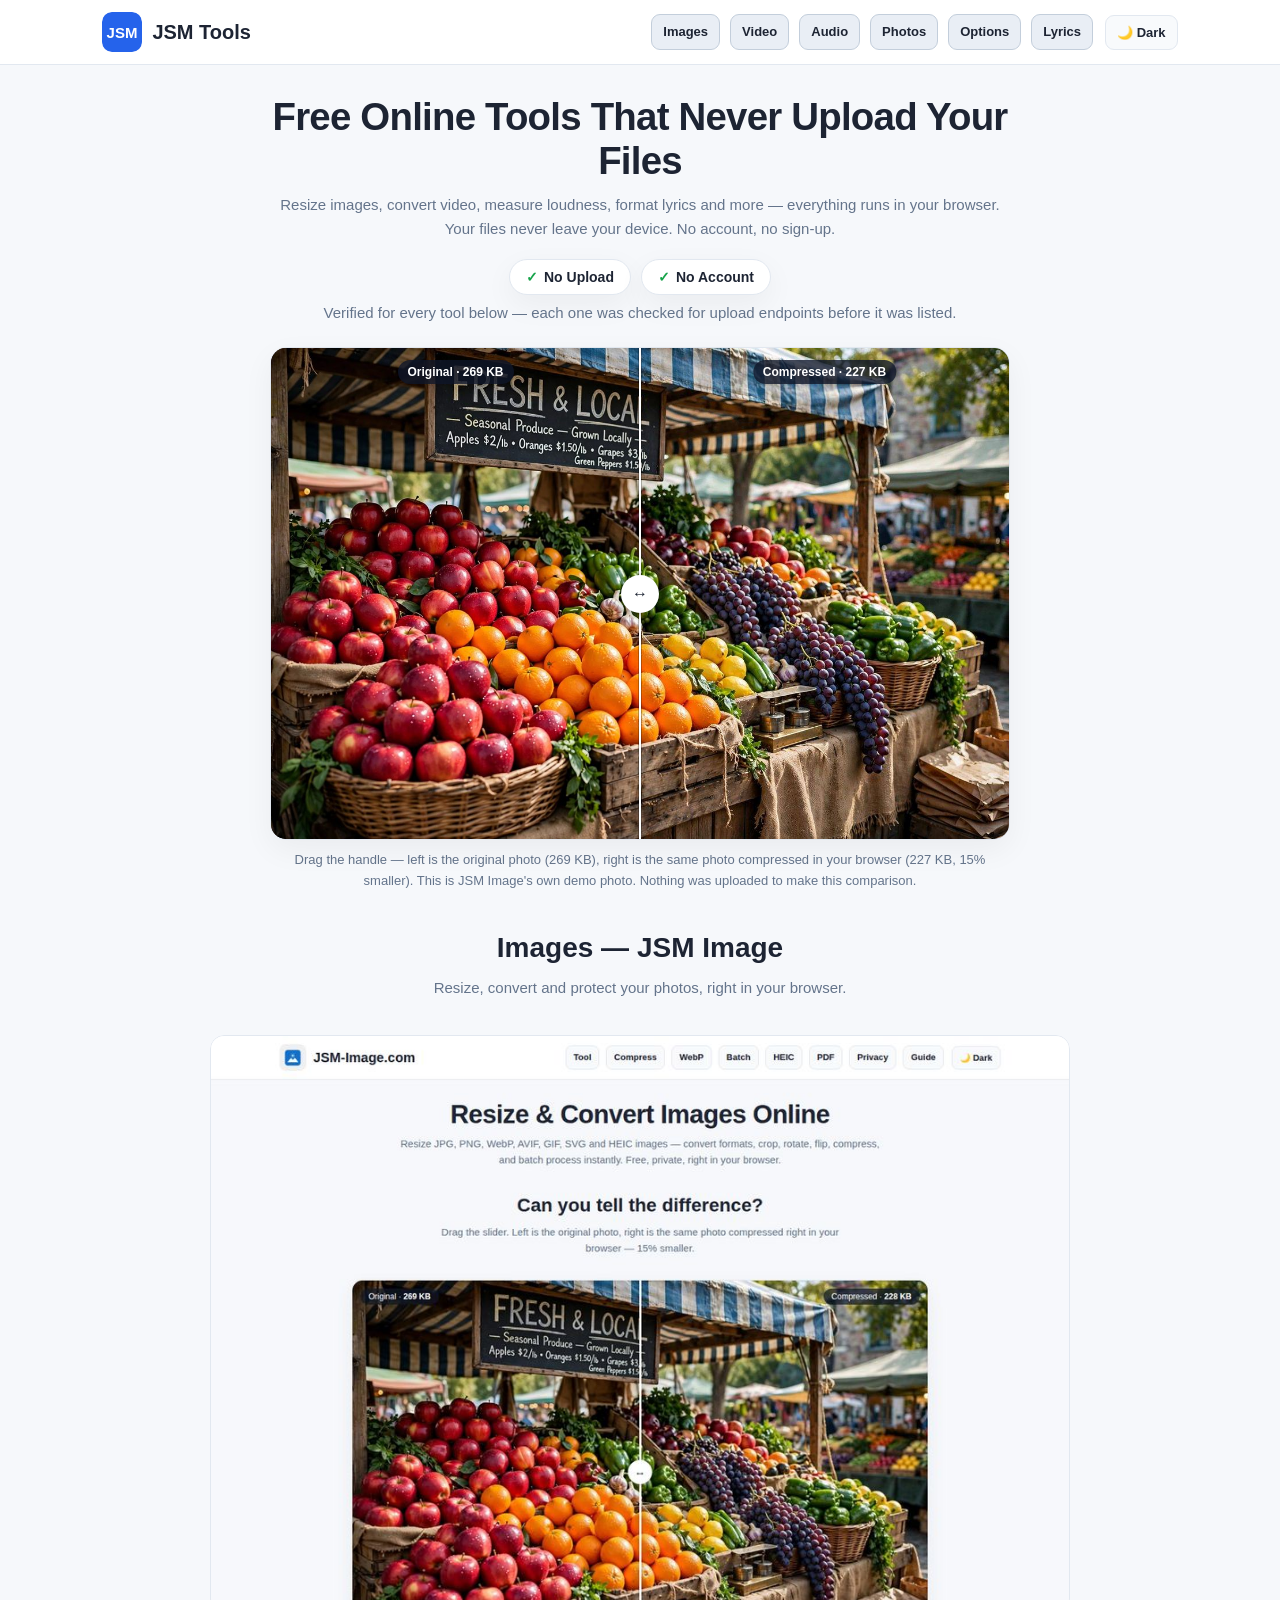
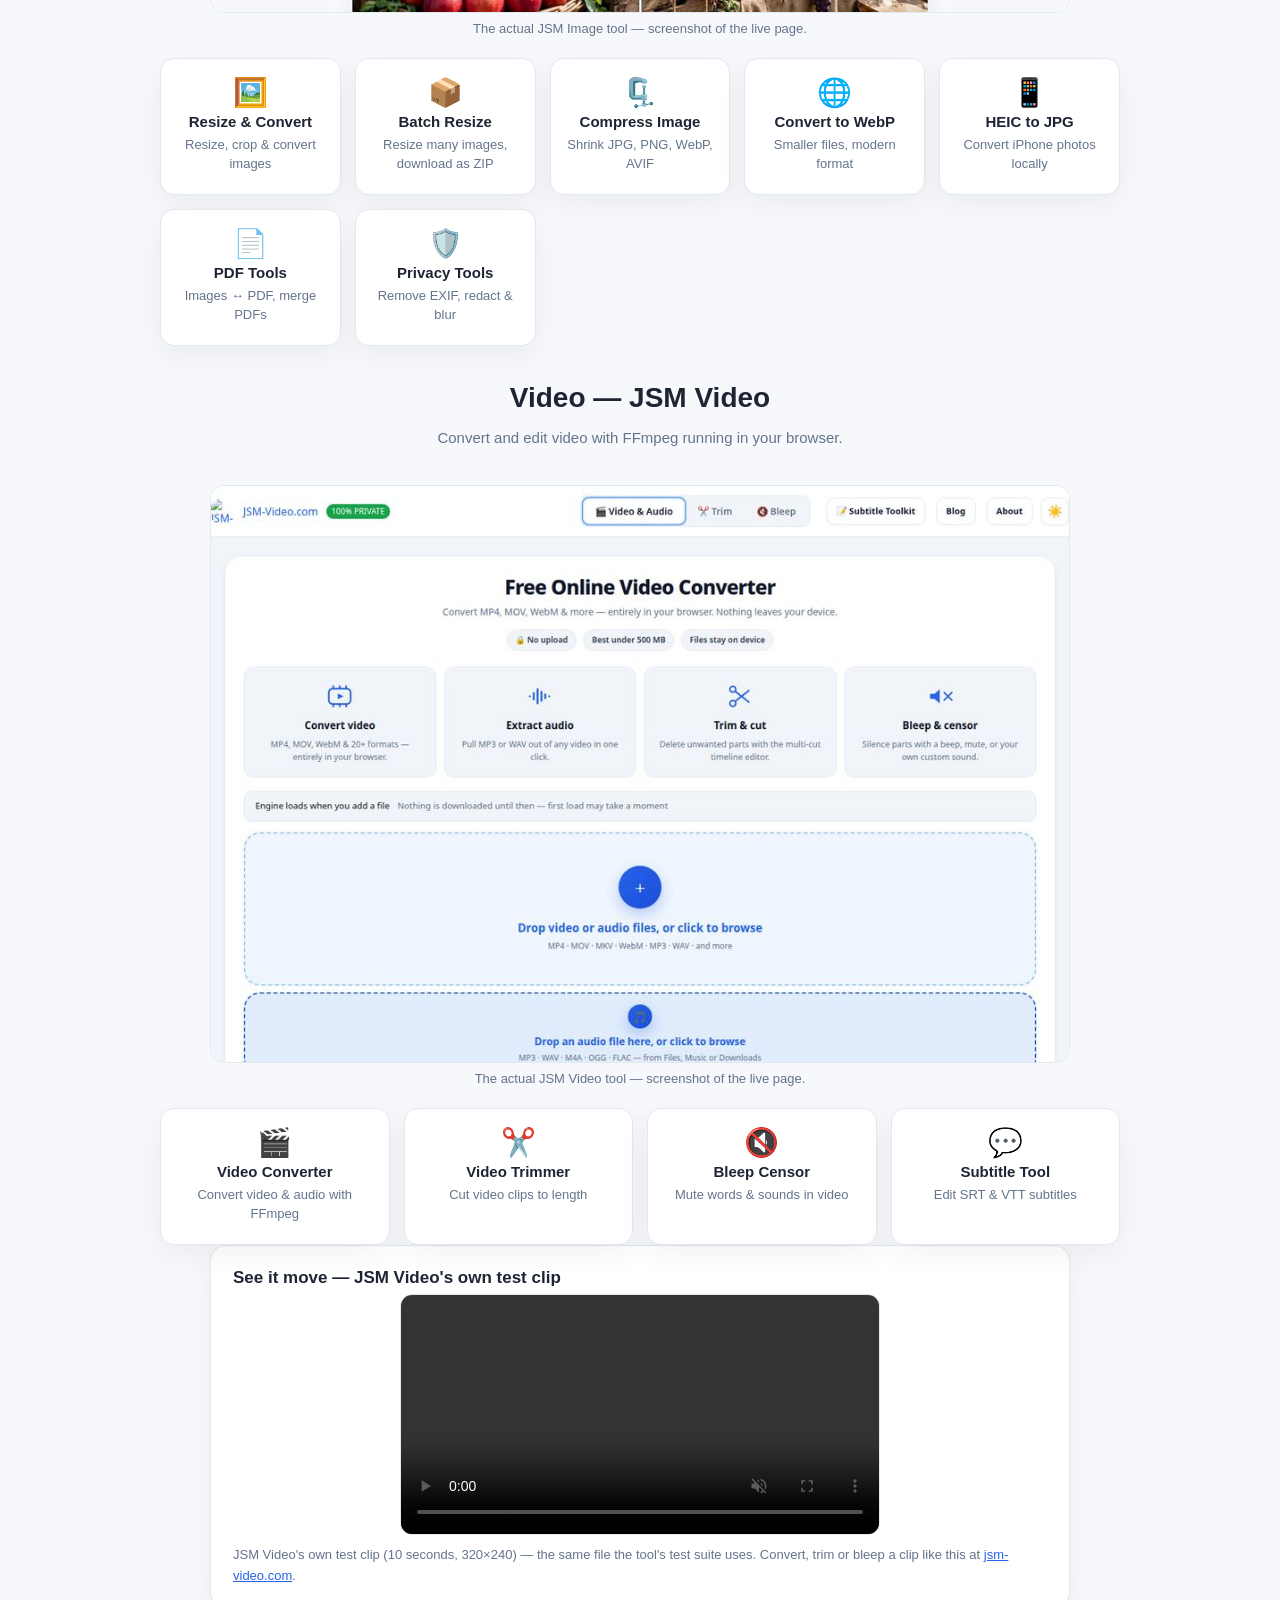
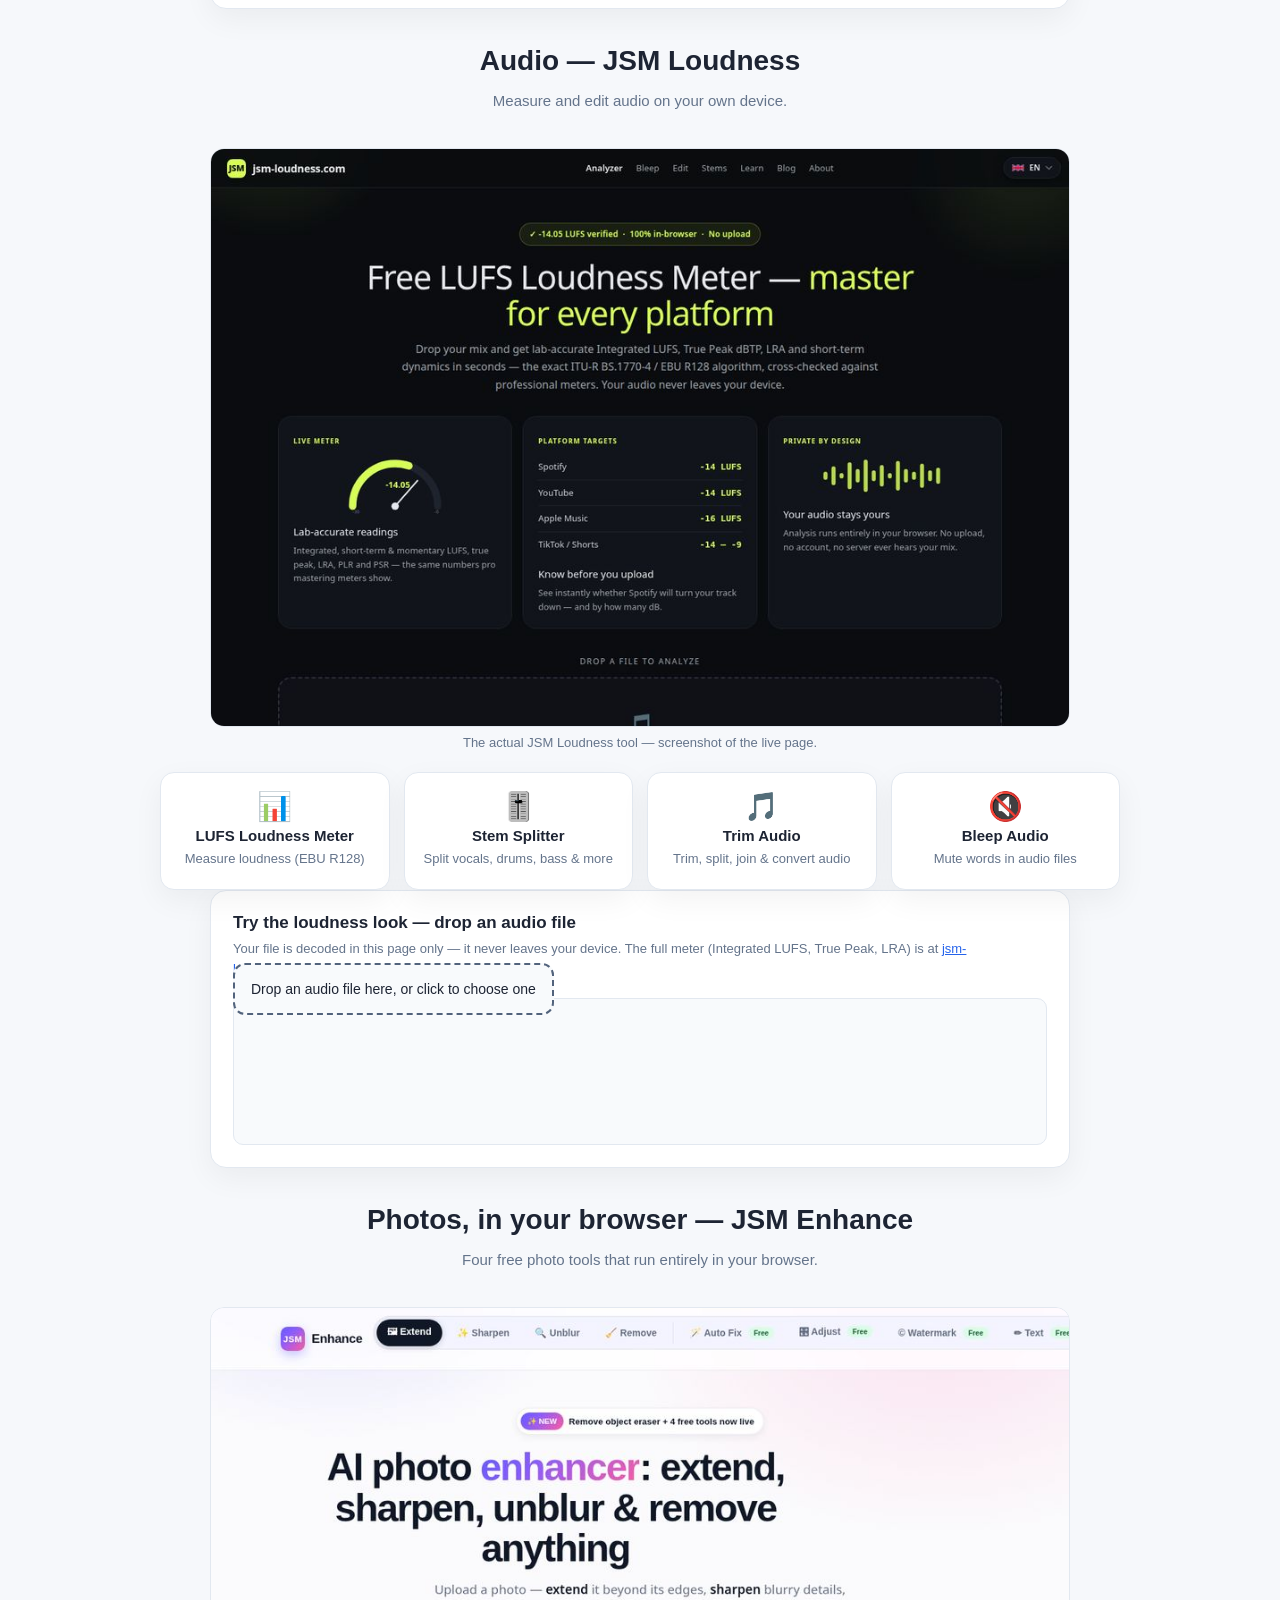
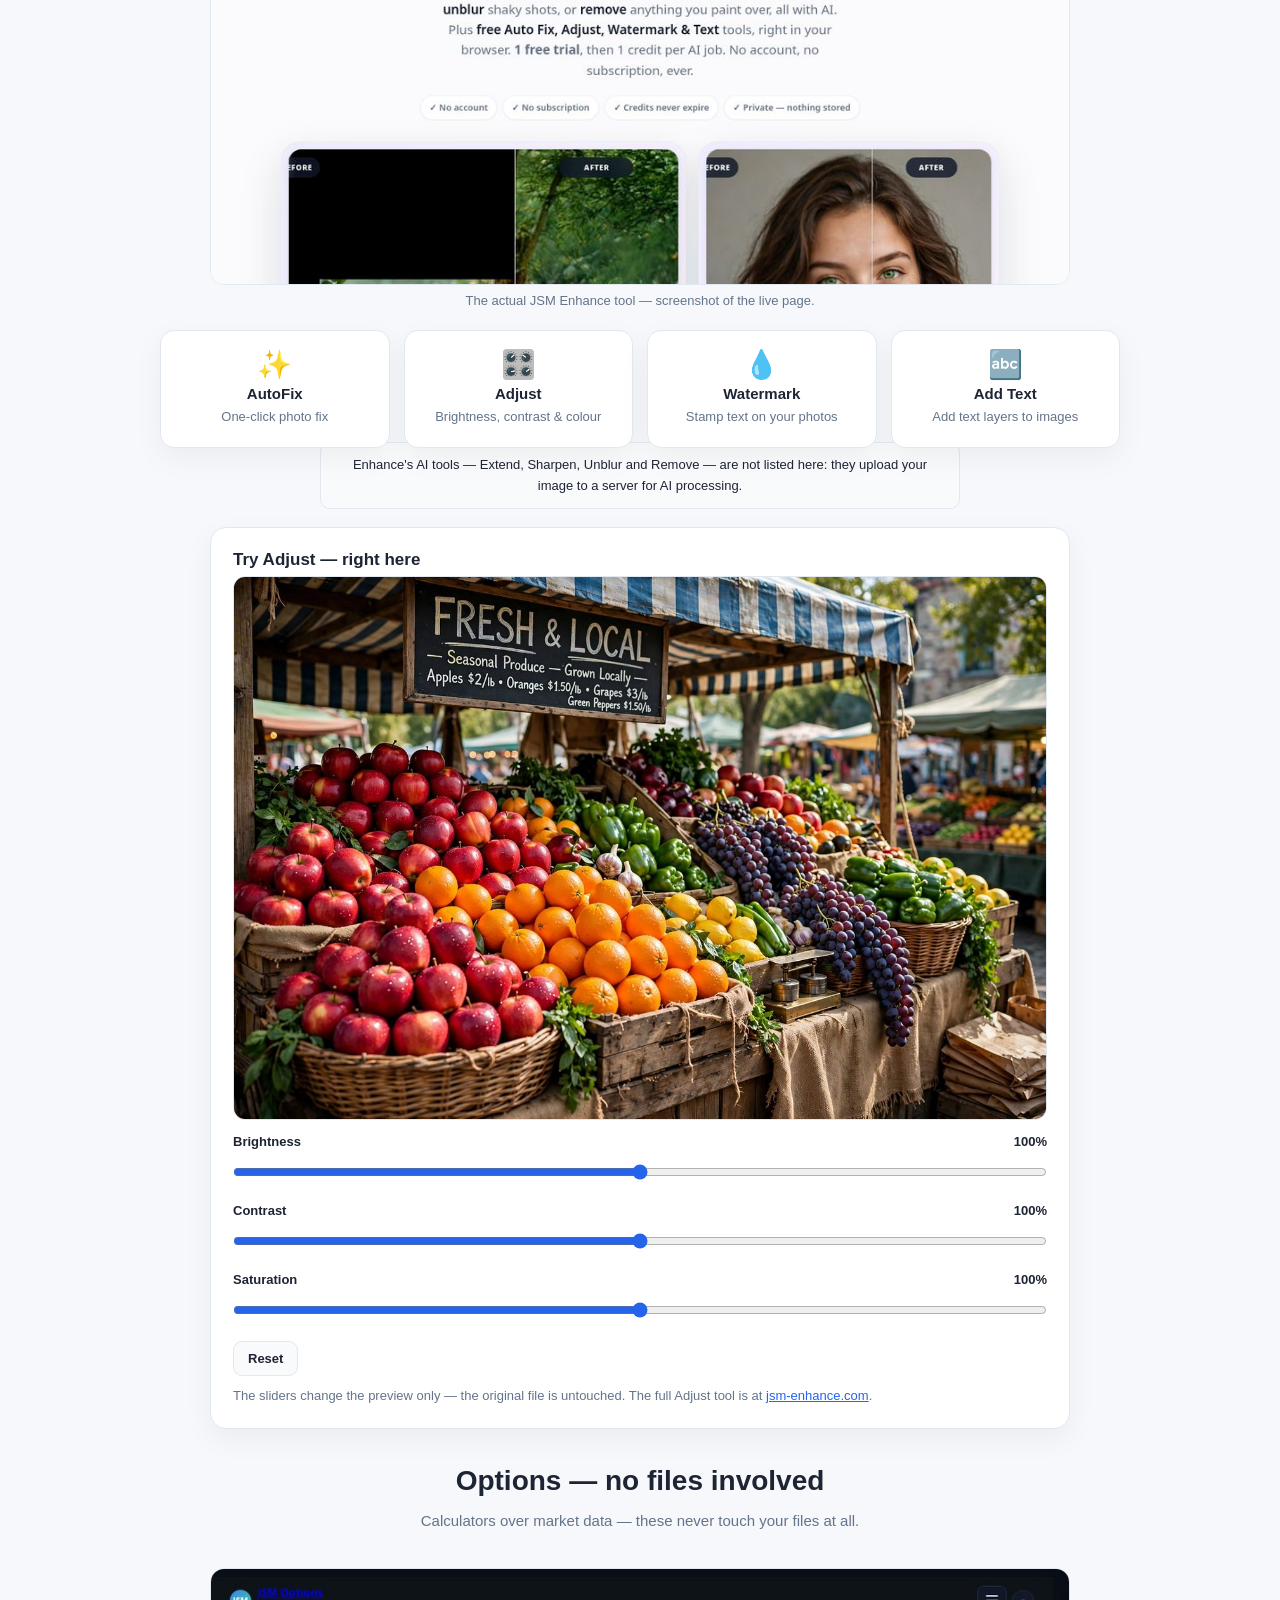
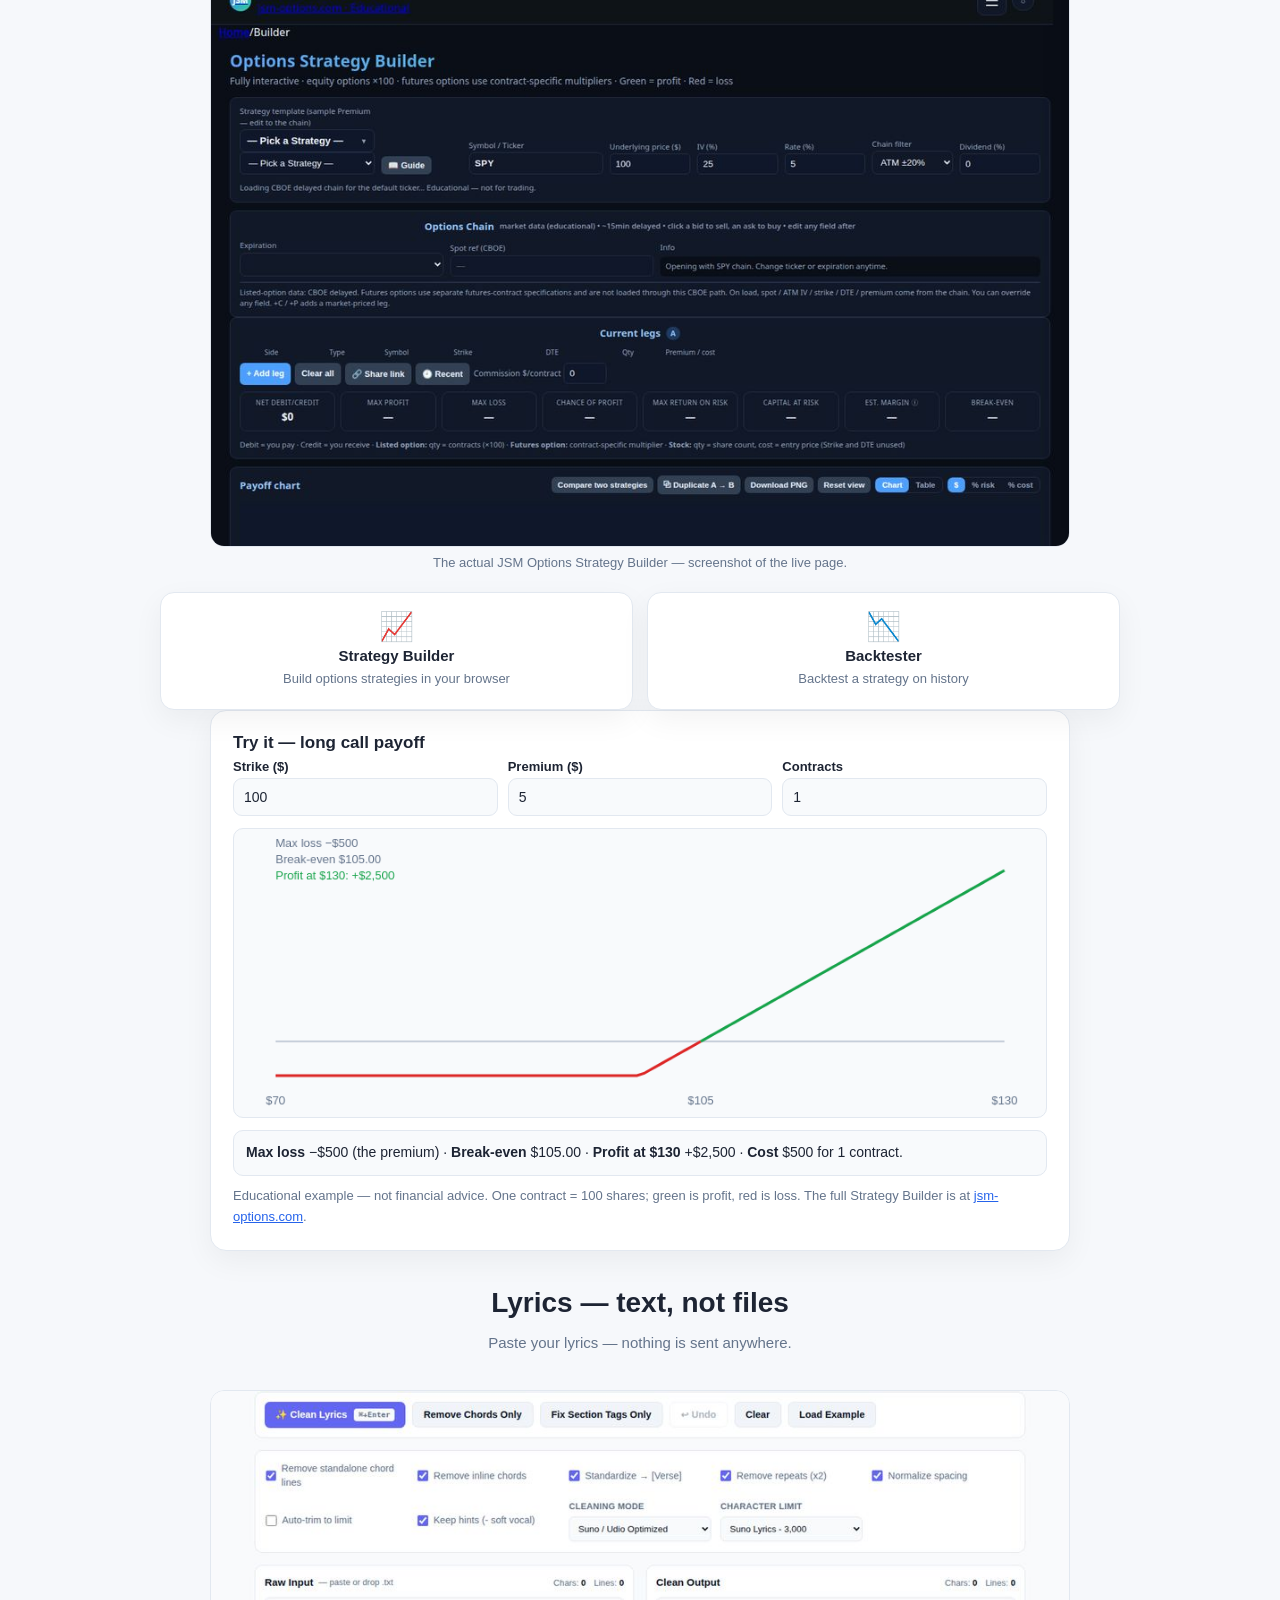
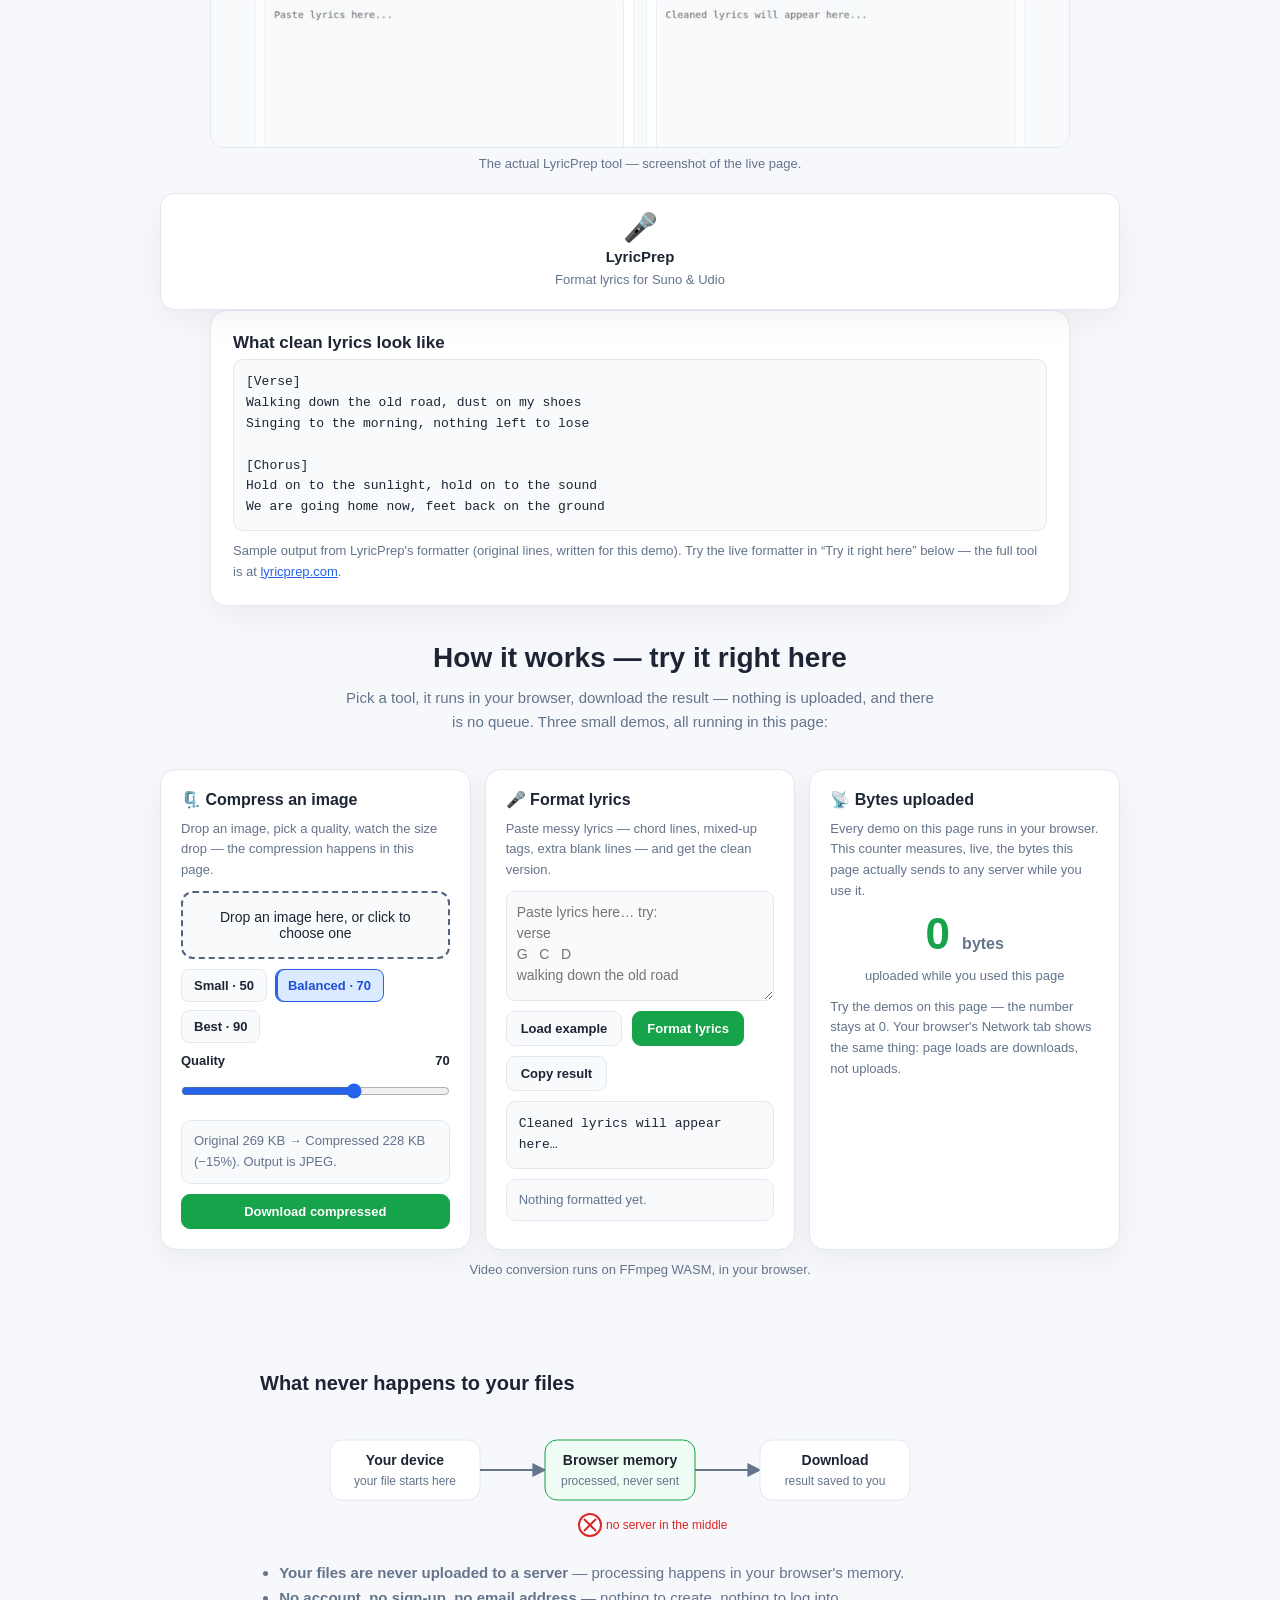
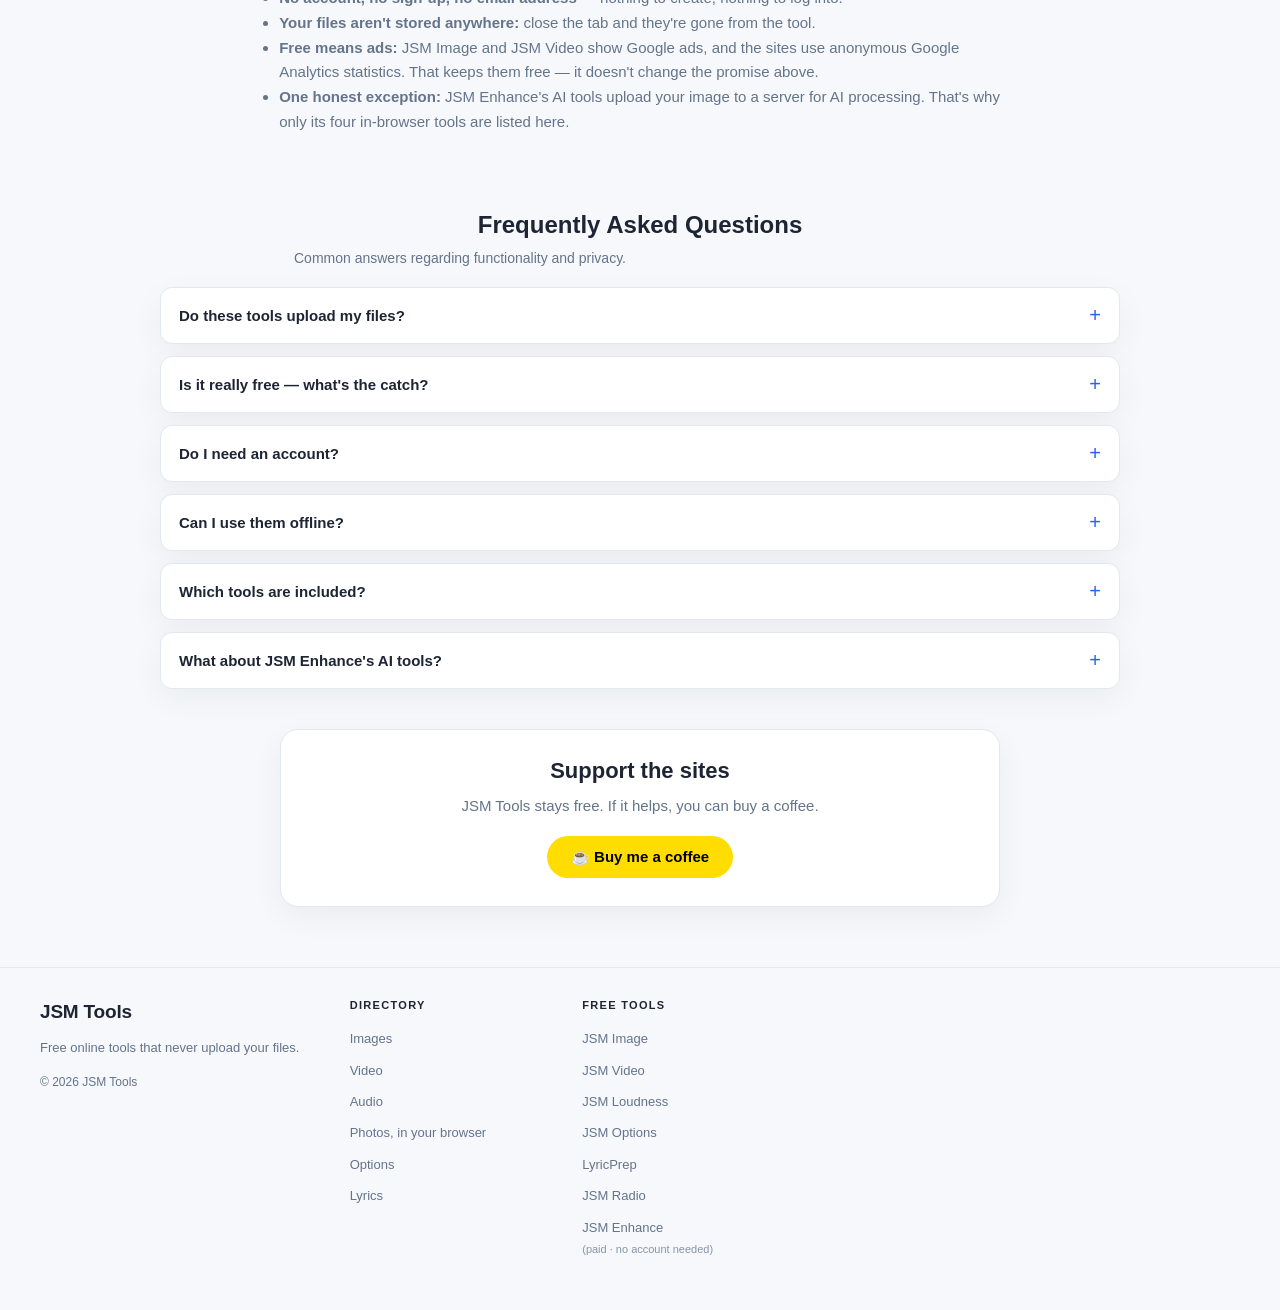
==== commit 311e5daa: "Hub v2 enrichment: hero drag-slider, real tool screenshots, live local demos (compressor, lyrics, au" ====
--- a/index.html
+++ b/index.html
@@ -16,6 +16,8 @@
 <meta name="twitter:card" content="summary">
 <meta name="twitter:title" content="Free Tools That Never Upload Your Files — JSM Tools">
 <meta name="twitter:description" content="Resize images, convert video, measure loudness, format lyrics and more — free in your browser. No uploads, no account — your files never leave your device.">
+<meta property="og:image" content="https://jsm-tools.com/assets/shot-image.jpg">
+<meta property="og:image:alt" content="JSM Image — the actual tool, with a before and after photo slider">
 <link rel="stylesheet" href="styles.css?v=20261024a">
 <style>
 .content-page{max-width:800px;margin:0 auto;padding:28px 20px 60px}
@@ -35,6 +37,80 @@
 .hub-verified{text-align:center;color:var(--muted);font-size:13px;line-height:1.6;margin:0 0 8px}
 .group-note{text-align:center;color:var(--muted);font-size:13px;line-height:1.6;max-width:640px;margin:-14px auto 0}
 .header-main .logo a{text-decoration:none;color:inherit}
+/* ===== Hub v2 enrichment (Nov 16): D1, D2, Radio hover, sliders, demos ===== */
+/* D1: card descriptions 13px (was 12px) */
+.tool-card .tool-desc{font-size:13px}
+/* D2: deepen light-theme nav pills (near-white on white before) */
+body:not(.dark-mode) .header-actions nav a{background:#e9eef5;border-color:#c3cedb}
+/* Radio hover everywhere: lift + green border + green glow */
+.tool-card:hover{transform:translateY(-2px);border-color:#31c48d;box-shadow:0 0 0 1px rgba(49,196,141,.35),0 18px 50px rgba(49,196,141,.35),0 8px 30px rgba(49,196,141,.25)}
+.header-actions nav a:hover{border-color:#31c48d;box-shadow:0 0 0 1px rgba(49,196,141,.35),0 8px 24px rgba(49,196,141,.25)}
+.section-preview a:hover img{border-color:#31c48d;box-shadow:0 0 0 1px rgba(49,196,141,.35),0 18px 50px rgba(49,196,141,.35),0 8px 30px rgba(49,196,141,.25)}
+/* Unified active highlight for demo presets (accent-soft bg + inset bar) */
+.demo-preset.active{background:#dbeafe;border-color:#2563eb;color:#1d4ed8;box-shadow:inset 2px 0 0 #2563eb}
+body.dark-mode .demo-preset.active{background:#1e3a5f;color:#bfdbfe;border-color:#60a5fa;box-shadow:inset 2px 0 0 #60a5fa}
+/* Hero proof slider — standing drag-slider rule: tags centred in their visible
+   side, fade out below ~20%, Before = the true original file bytes */
+.hero-proof{margin:22px auto 0}
+.ba-wrap{position:relative;width:100%;aspect-ratio:1280/853;border-radius:16px;overflow:hidden;border:1px solid var(--border);box-shadow:var(--shadow);--pos:50%;user-select:none;touch-action:pan-y}
+.ba-wrap img{position:absolute;inset:0;width:100%;height:100%;object-fit:cover;display:block}
+.ba-before{position:absolute;inset:0;clip-path:inset(0 calc(100% - var(--pos)) 0 0)}
+.ba-tag{position:absolute;top:12px;transform:translateX(-50%);background:rgba(15,23,42,.78);color:#fff;font-size:12px;font-weight:700;padding:5px 10px;border-radius:999px;white-space:nowrap;transition:opacity .2s;pointer-events:none;z-index:3}
+.ba-tag-before{left:calc(var(--pos)/2)}
+.ba-tag-after{left:calc((var(--pos) + 100%)/2)}
+.ba-handle{position:absolute;top:0;bottom:0;left:var(--pos);width:2px;background:#fff;transform:translateX(-50%);box-shadow:0 0 0 1px rgba(0,0,0,.25);z-index:2;pointer-events:none}
+.ba-handle span{position:absolute;top:50%;left:50%;transform:translate(-50%,-50%);width:38px;height:38px;border-radius:50%;background:#fff;color:#1d2433;display:flex;align-items:center;justify-content:center;font-size:16px;font-weight:800;box-shadow:0 2px 10px rgba(0,0,0,.35)}
+.ba-range{position:absolute;inset:0;width:100%;height:100%;opacity:0;cursor:ew-resize;margin:0;z-index:4;-webkit-appearance:none;appearance:none}
+.ba-range:focus-visible{opacity:0;outline:2px solid #31c48d;outline-offset:2px}
+.hero-proof figcaption{color:var(--muted);font-size:13px;line-height:1.6;margin-top:10px;text-align:center}
+/* Section previews — genuine screenshots of the actual tool UIs */
+.section-preview{max-width:860px;margin:0 auto 22px}
+.section-preview a{display:block;border-radius:14px;overflow:hidden}
+.section-preview img{display:block;width:100%;height:auto;border:1px solid var(--border);border-radius:14px;transition:transform .15s,border-color .15s,box-shadow .15s}
+.section-preview a:hover img{transform:translateY(-2px)}
+.section-preview figcaption{text-align:center;color:var(--muted);font-size:13px;margin-top:8px}
+/* Demo panels */
+.demo-panel{background:var(--card);border:1px solid var(--border);border-radius:16px;box-shadow:var(--shadow);padding:22px;max-width:860px;margin:0 auto 8px}
+.demo-panel h3{font-size:17px;margin:0 0 6px;color:var(--text)}
+.demo-note{color:var(--muted);font-size:13px;line-height:1.6;margin:10px 0 0}
+.demo-note a{color:#2563eb}
+body.dark-mode .demo-note a{color:#93c5fd}
+.demo-band{max-width:1000px;margin:36px auto;padding:0 20px}
+.demo-grid{display:grid;grid-template-columns:repeat(auto-fit,minmax(280px,1fr));gap:14px;margin-top:20px}
+.demo-card{background:var(--card);border:1px solid var(--border);border-radius:16px;box-shadow:var(--shadow);padding:20px;display:flex;flex-direction:column;gap:10px}
+.demo-card h3{font-size:16px;margin:0;color:var(--text)}
+.demo-card p{color:var(--muted);font-size:13px;line-height:1.6;margin:0}
+.demo-drop{border:2px dashed #52637c;border-radius:12px;padding:16px;text-align:center;cursor:pointer;color:var(--text);background:var(--soft);font-size:14px}
+.demo-drop:hover,.demo-drop.dragover{border-color:#31c48d}
+.demo-drop input{display:none}
+.demo-btn{border:1px solid var(--border);background:var(--soft);color:var(--text);border-radius:9px;padding:9px 14px;cursor:pointer;font:inherit;font-size:13px;font-weight:700;transition:.15s;text-decoration:none;display:inline-block;text-align:center}
+.demo-btn:hover{border-color:#31c48d;box-shadow:0 0 0 1px rgba(49,196,141,.35),0 8px 24px rgba(49,196,141,.25);transform:translateY(-1px)}
+.demo-btn.primary{background:#16a34a;border-color:#16a34a;color:#fff}
+.demo-btn.primary:hover{background:#15803d;border-color:#15803d;filter:brightness(1.08)}
+.demo-stats{font-size:14px;line-height:1.7;color:var(--text);background:var(--soft);border:1px solid var(--border);border-radius:10px;padding:10px 12px;margin:0}
+.demo-presets{display:flex;gap:8px;flex-wrap:wrap}
+.demo-preset{border:1px solid var(--border);background:var(--soft);color:var(--text);border-radius:8px;padding:8px 12px;cursor:pointer;font:inherit;font-size:13px;font-weight:700}
+.demo-preset:hover{border-color:#31c48d}
+.demo-range{width:100%;accent-color:#2563eb}
+.demo-field{display:flex;flex-direction:column;gap:4px;font-size:13px;font-weight:700;color:var(--text)}
+.demo-field-head{display:flex;justify-content:space-between;align-items:baseline;gap:8px}
+.demo-field input,.demo-textarea{width:100%;padding:10px;border:1px solid var(--border);border-radius:9px;font-size:14px;font-family:inherit;background:var(--soft);color:var(--text);box-sizing:border-box}
+.demo-textarea{min-height:110px;resize:vertical;line-height:1.5}
+.demo-output{white-space:pre-wrap;word-break:break-word;background:var(--soft);border:1px solid var(--border);border-radius:10px;padding:12px;font-size:13px;line-height:1.6;color:var(--text);margin:0;max-height:220px;overflow:auto;font-family:ui-monospace,Menlo,Consolas,monospace}
+.demo-canvas{width:100%;height:auto;display:block;border:1px solid var(--border);border-radius:10px;background:var(--soft)}
+.demo-video{width:100%;max-width:480px;height:auto;display:block;border-radius:12px;border:1px solid var(--border);margin:0 auto}
+.demo-img{width:100%;height:auto;display:block;border-radius:12px;border:1px solid var(--border)}
+.demo-row{display:flex;gap:10px;flex-wrap:wrap;align-items:center}
+.demo-row .demo-field{flex:1;min-width:110px}
+.bytes-num{font-size:44px;font-weight:800;color:#16a34a;line-height:1;text-align:center}
+.bytes-num small{font-size:16px;font-weight:700;color:var(--muted)}
+.bytes-label{text-align:center;font-size:13px;color:var(--muted);line-height:1.5}
+.journey{display:block;width:100%;max-width:640px;height:auto;margin:6px auto 14px}
+/* P7: the Enhance AI note gets real presence (same size as card text) */
+.group-note{max-width:640px;margin:-6px auto 0;background:var(--soft);border:1px solid var(--border);border-radius:10px;padding:12px 16px;color:var(--text);font-size:13px;line-height:1.6;text-align:center}
+/* Support: room for a second button (Ko-Fi, URL owed) */
+.support-btns{display:flex;gap:12px;justify-content:center;flex-wrap:wrap;margin-top:6px}
+@media(max-width:600px){.hero-proof{margin-top:16px}.demo-panel{padding:16px}.bytes-num{font-size:36px}}
 </style>
 
 <script type="application/ld+json">
@@ -128,11 +204,30 @@
     <span class="hub-badge"><span class="tick">✓</span> No Account</span>
   </div>
   <p class="hub-verified">Verified for every tool below — each one was checked for upload endpoints before it was listed.</p>
+  <figure class="hero-proof" aria-label="Before and after: the same photo, original and compressed in your browser">
+    <div class="ba-wrap" data-ba style="--pos:50%">
+      <img src="/assets/demo-compressed.jpg" alt="Same market photo compressed in your browser — 227 KB" width="1280" height="853">
+      <div class="ba-before">
+        <img src="/assets/demo-original.jpg" alt="Original market photo — 269 KB" width="1280" height="853">
+      </div>
+      <span class="ba-tag ba-tag-before">Original · 269 KB</span>
+      <span class="ba-tag ba-tag-after">Compressed · 227 KB</span>
+      <div class="ba-handle" aria-hidden="true"><span>↔</span></div>
+      <input class="ba-range" type="range" min="0" max="100" value="50" step="0.1" aria-label="Drag to compare the original and compressed photo">
+    </div>
+    <figcaption>Drag the handle — left is the original photo (269 KB), right is the same photo compressed in your browser (227 KB, 15% smaller). This is JSM Image's own demo photo. Nothing was uploaded to make this comparison.</figcaption>
+  </figure>
 </section>
 
 <section class="tools-grid-section" id="images" aria-label="Image tools">
   <h2 class="section-title">Images — JSM Image</h2>
   <p class="section-subtitle">Resize, convert and protect your photos, right in your browser.</p>
+  <figure class="section-preview">
+    <a href="https://jsm-image.com/" target="_blank" rel="noopener">
+      <img src="/assets/shot-image.jpg" alt="JSM Image — the actual tool: resize and convert images in your browser, with a before and after photo slider" loading="lazy" width="960" height="645">
+    </a>
+    <figcaption>The actual JSM Image tool — screenshot of the live page.</figcaption>
+  </figure>
   <div class="tools-grid">
     <a class="tool-card" href="https://jsm-image.com/"><span class="tool-emoji">🖼️</span><strong>Resize &amp; Convert</strong><span class="tool-desc">Resize, crop &amp; convert images</span></a>
     <a class="tool-card" href="https://jsm-image.com/batch-resize"><span class="tool-emoji">📦</span><strong>Batch Resize</strong><span class="tool-desc">Resize many images, download as ZIP</span></a>
@@ -147,28 +242,58 @@
 <section class="tools-grid-section" id="video" aria-label="Video tools">
   <h2 class="section-title">Video — JSM Video</h2>
   <p class="section-subtitle">Convert and edit video with FFmpeg running in your browser.</p>
+  <figure class="section-preview">
+    <a href="https://jsm-video.com/" target="_blank" rel="noopener">
+      <img src="/assets/shot-video.jpg" alt="JSM Video — the actual tool: free online video converter with drop zones for video and audio files" loading="lazy" width="960" height="645">
+    </a>
+    <figcaption>The actual JSM Video tool — screenshot of the live page.</figcaption>
+  </figure>
   <div class="tools-grid">
     <a class="tool-card" href="https://jsm-video.com/"><span class="tool-emoji">🎬</span><strong>Video Converter</strong><span class="tool-desc">Convert video &amp; audio with FFmpeg</span></a>
     <a class="tool-card" href="https://jsm-video.com/#trim"><span class="tool-emoji">✂️</span><strong>Video Trimmer</strong><span class="tool-desc">Cut video clips to length</span></a>
     <a class="tool-card" href="https://jsm-video.com/#bleep"><span class="tool-emoji">🔇</span><strong>Bleep Censor</strong><span class="tool-desc">Mute words &amp; sounds in video</span></a>
     <a class="tool-card" href="https://jsm-video.com/subtitle/"><span class="tool-emoji">💬</span><strong>Subtitle Tool</strong><span class="tool-desc">Edit SRT &amp; VTT subtitles</span></a>
   </div>
+  <div class="demo-panel">
+    <h3>See it move — JSM Video's own test clip</h3>
+    <video class="demo-video" src="/assets/demo-clip.mp4" muted loop autoplay playsinline controls width="320" height="240"></video>
+    <p class="demo-note">JSM Video's own test clip (10 seconds, 320×240) — the same file the tool's test suite uses. Convert, trim or bleep a clip like this at <a href="https://jsm-video.com/" target="_blank" rel="noopener">jsm-video.com</a>.</p>
+  </div>
 </section>
 
 <section class="tools-grid-section" id="audio" aria-label="Audio tools">
   <h2 class="section-title">Audio — JSM Loudness</h2>
   <p class="section-subtitle">Measure and edit audio on your own device.</p>
+  <figure class="section-preview">
+    <a href="https://jsm-loudness.com/" target="_blank" rel="noopener">
+      <img src="/assets/shot-audio.jpg" alt="JSM Loudness — the actual tool: free LUFS loudness meter with a live gauge and platform targets" loading="lazy" width="960" height="645">
+    </a>
+    <figcaption>The actual JSM Loudness tool — screenshot of the live page.</figcaption>
+  </figure>
   <div class="tools-grid">
     <a class="tool-card" href="https://jsm-loudness.com/"><span class="tool-emoji">📊</span><strong>LUFS Loudness Meter</strong><span class="tool-desc">Measure loudness (EBU R128)</span></a>
     <a class="tool-card" href="https://jsm-loudness.com/stem-splitter"><span class="tool-emoji">🎚️</span><strong>Stem Splitter</strong><span class="tool-desc">Split vocals, drums, bass &amp; more</span></a>
     <a class="tool-card" href="https://jsm-loudness.com/trim-audio"><span class="tool-emoji">🎵</span><strong>Trim Audio</strong><span class="tool-desc">Trim, split, join &amp; convert audio</span></a>
     <a class="tool-card" href="https://jsm-loudness.com/bleep-audio"><span class="tool-emoji">🔇</span><strong>Bleep Audio</strong><span class="tool-desc">Mute words in audio files</span></a>
   </div>
+  <div class="demo-panel">
+    <h3>Try the loudness look — drop an audio file</h3>
+    <p class="demo-note" style="margin-top:0">Your file is decoded in this page only — it never leaves your device. The full meter (Integrated LUFS, True Peak, LRA) is at <a href="https://jsm-loudness.com/" target="_blank" rel="noopener">jsm-loudness.com</a>.</p>
+    <label class="demo-drop" id="audioDrop">Drop an audio file here, or click to choose one<input type="file" id="audioFile" accept="audio/*"></label>
+    <canvas class="demo-canvas" id="waveCanvas" width="900" height="160" hidden></canvas>
+    <p class="demo-stats" id="audioStats" hidden></p>
+  </div>
 </section>
 
 <section class="tools-grid-section" id="photos" aria-label="In-browser photo tools">
   <h2 class="section-title">Photos, in your browser — JSM Enhance</h2>
   <p class="section-subtitle">Four free photo tools that run entirely in your browser.</p>
+  <figure class="section-preview">
+    <a href="https://jsm-enhance.com/" target="_blank" rel="noopener">
+      <img src="/assets/shot-photos.jpg" alt="JSM Enhance — the actual tool: AI photo enhancer with Extend, Sharpen, Unblur and Remove tabs and before and after examples" loading="lazy" width="960" height="645">
+    </a>
+    <figcaption>The actual JSM Enhance tool — screenshot of the live page.</figcaption>
+  </figure>
   <div class="tools-grid">
     <a class="tool-card" href="https://jsm-enhance.com/?tool=autofix"><span class="tool-emoji">✨</span><strong>AutoFix</strong><span class="tool-desc">One-click photo fix</span></a>
     <a class="tool-card" href="https://jsm-enhance.com/?tool=adjust"><span class="tool-emoji">🎛️</span><strong>Adjust</strong><span class="tool-desc">Brightness, contrast &amp; colour</span></a>
@@ -176,35 +301,127 @@
     <a class="tool-card" href="https://jsm-enhance.com/?tool=text"><span class="tool-emoji">🔤</span><strong>Add Text</strong><span class="tool-desc">Add text layers to images</span></a>
   </div>
   <p class="group-note">Enhance's AI tools — Extend, Sharpen, Unblur and Remove — are not listed here: they upload your image to a server for AI processing.</p>
+  <div class="demo-panel" style="margin-top:18px">
+    <h3>Try Adjust — right here</h3>
+    <img class="demo-img" id="adjustImg" src="/assets/demo-original.jpg" alt="Demo photo for the Adjust demo — the same market photo JSM Image uses">
+    <div style="display:grid;gap:12px;margin-top:14px">
+      <label class="demo-field"><span class="demo-field-head">Brightness <span id="brightVal">100%</span></span><input class="demo-range" type="range" id="brightRange" min="0" max="200" value="100"></label>
+      <label class="demo-field"><span class="demo-field-head">Contrast <span id="contrastVal">100%</span></span><input class="demo-range" type="range" id="contrastRange" min="0" max="200" value="100"></label>
+      <label class="demo-field"><span class="demo-field-head">Saturation <span id="satVal">100%</span></span><input class="demo-range" type="range" id="satRange" min="0" max="200" value="100"></label>
+    </div>
+    <div class="demo-row" style="margin-top:12px"><button class="demo-btn" type="button" id="adjustReset">Reset</button></div>
+    <p class="demo-note">The sliders change the preview only — the original file is untouched. The full Adjust tool is at <a href="https://jsm-enhance.com/?tool=adjust" target="_blank" rel="noopener">jsm-enhance.com</a>.</p>
+  </div>
 </section>
 
 <section class="tools-grid-section" id="options" aria-label="Options tools">
   <h2 class="section-title">Options — no files involved</h2>
   <p class="section-subtitle">Calculators over market data — these never touch your files at all.</p>
+  <figure class="section-preview">
+    <a href="https://jsm-options.com/builder/" target="_blank" rel="noopener">
+      <img src="/assets/shot-options.jpg" alt="JSM Options Strategy Builder — the actual tool: strategy template picker, options chain and payoff chart" loading="lazy" width="960" height="645">
+    </a>
+    <figcaption>The actual JSM Options Strategy Builder — screenshot of the live page.</figcaption>
+  </figure>
   <div class="tools-grid">
     <a class="tool-card" href="https://jsm-options.com/builder/"><span class="tool-emoji">📈</span><strong>Strategy Builder</strong><span class="tool-desc">Build options strategies in your browser</span></a>
     <a class="tool-card" href="https://jsm-options.com/backtest/"><span class="tool-emoji">📉</span><strong>Backtester</strong><span class="tool-desc">Backtest a strategy on history</span></a>
   </div>
+  <div class="demo-panel">
+    <h3>Try it — long call payoff</h3>
+    <div class="demo-row">
+      <label class="demo-field">Strike ($) <input type="number" id="optStrike" value="100" min="1" step="1"></label>
+      <label class="demo-field">Premium ($) <input type="number" id="optPrem" value="5" min="0" step="0.5"></label>
+      <label class="demo-field">Contracts <input type="number" id="optQty" value="1" min="1" step="1"></label>
+    </div>
+    <canvas class="demo-canvas" id="payoffCanvas" width="900" height="320" style="margin-top:12px"></canvas>
+    <p class="demo-stats" id="payoffStats" style="margin-top:12px"></p>
+    <p class="demo-note">Educational example — not financial advice. One contract = 100 shares; green is profit, red is loss. The full Strategy Builder is at <a href="https://jsm-options.com/builder/" target="_blank" rel="noopener">jsm-options.com</a>.</p>
+  </div>
 </section>
 
 <section class="tools-grid-section" id="lyrics" aria-label="Lyrics tool">
   <h2 class="section-title">Lyrics — text, not files</h2>
   <p class="section-subtitle">Paste your lyrics — nothing is sent anywhere.</p>
+  <figure class="section-preview">
+    <a href="https://lyricprep.com/" target="_blank" rel="noopener">
+      <img src="/assets/shot-lyrics.jpg" alt="LyricPrep — the actual tool: clean lyrics button, formatting options and raw input and clean output panes" loading="lazy" width="960" height="398">
+    </a>
+    <figcaption>The actual LyricPrep tool — screenshot of the live page.</figcaption>
+  </figure>
   <div class="tools-grid">
     <a class="tool-card" href="https://lyricprep.com/"><span class="tool-emoji">🎤</span><strong>LyricPrep</strong><span class="tool-desc">Format lyrics for Suno &amp; Udio</span></a>
   </div>
+  <div class="demo-panel">
+    <h3>What clean lyrics look like</h3>
+    <pre class="demo-output">[Verse]
+Walking down the old road, dust on my shoes
+Singing to the morning, nothing left to lose
+
+[Chorus]
+Hold on to the sunlight, hold on to the sound
+We are going home now, feet back on the ground</pre>
+    <p class="demo-note">Sample output from LyricPrep's formatter (original lines, written for this demo). Try the live formatter in “Try it right here” below — the full tool is at <a href="https://lyricprep.com/" target="_blank" rel="noopener">lyricprep.com</a>.</p>
+  </div>
+</section>
+
+<section class="demo-band" id="try-it" aria-label="Try it right here">
+  <h2 class="section-title">How it works — try it right here</h2>
+  <p class="section-subtitle">Pick a tool, it runs in your browser, download the result — nothing is uploaded, and there is no queue. Three small demos, all running in this page:</p>
+  <div class="demo-grid">
+    <div class="demo-card" id="compressDemo">
+      <h3>🗜️ Compress an image</h3>
+      <p>Drop an image, pick a quality, watch the size drop — the compression happens in this page.</p>
+      <label class="demo-drop" id="compressDrop">Drop an image here, or click to choose one<input type="file" id="compressFile" accept="image/*"></label>
+      <div class="demo-presets" role="group" aria-label="Quality presets">
+        <button class="demo-preset" type="button" data-q="50">Small · 50</button>
+        <button class="demo-preset active" type="button" data-q="70">Balanced · 70</button>
+        <button class="demo-preset" type="button" data-q="90">Best · 90</button>
+      </div>
+      <label class="demo-field"><span class="demo-field-head">Quality <span id="qualityVal">70</span></span><input class="demo-range" type="range" id="qualityRange" min="10" max="100" value="70"></label>
+      <p class="demo-stats" id="compressStats">Demo photo loaded: Original 269 KB → Compressed 227 KB (−15%). Output is JPEG.</p>
+      <a class="demo-btn primary" id="compressDownload" href="/assets/demo-compressed.jpg" download="demo-compressed.jpg" style="display:none">Download compressed</a>
+    </div>
+    <div class="demo-card" id="lyricsDemo">
+      <h3>🎤 Format lyrics</h3>
+      <p>Paste messy lyrics — chord lines, mixed-up tags, extra blank lines — and get the clean version.</p>
+      <textarea class="demo-textarea" id="lyricsInput" placeholder="Paste lyrics here… try:&#10;verse&#10;G   C   D&#10;walking down the old road"></textarea>
+      <div class="demo-row">
+        <button class="demo-btn" type="button" id="lyricsExample">Load example</button>
+        <button class="demo-btn primary" type="button" id="lyricsFormat">Format lyrics</button>
+        <button class="demo-btn" type="button" id="lyricsCopy">Copy result</button>
+      </div>
+      <pre class="demo-output" id="lyricsOutput">Cleaned lyrics will appear here…</pre>
+      <p class="demo-stats" id="lyricsStats">Nothing formatted yet.</p>
+    </div>
+    <div class="demo-card" id="bytesDemo">
+      <h3>📡 Bytes uploaded</h3>
+      <p>Every demo on this page runs in your browser. This counter measures, live, the bytes this page actually sends to any server while you use it.</p>
+      <div class="bytes-num"><span id="bytesUp">0</span> <small>bytes</small></div>
+      <p class="bytes-label">uploaded while you used this page</p>
+      <p>Try the demos on this page — the number stays at 0. Your browser's Network tab shows the same thing: page loads are downloads, not uploads.</p>
+    </div>
+  </div>
+  <p class="demo-note" style="text-align:center">Video conversion runs on FFmpeg WASM, in your browser.</p>
 </section>
 
 <div class="content-page">
-  <h2>How it works</h2>
-  <ol>
-    <li><strong>Pick a tool.</strong> Choose what you need from the list above — image, video, audio, lyrics or options.</li>
-    <li><strong>Your file opens in your browser.</strong> It is read and processed on your own device. Nothing is uploaded, and there is no queue.</li>
-    <li><strong>Download the result.</strong> Save the finished file to your device. Close the tab and it is gone from the tool — nothing was ever stored anywhere else.</li>
-  </ol>
-  <p>Video conversion runs on FFmpeg WASM, in your browser.</p>
-
   <h2>What never happens to your files</h2>
+  <svg class="journey" viewBox="0 0 640 142" role="img" aria-label="Your file's journey: your device, to browser memory, to download. No server involved.">
+    <defs><marker id="arr" viewBox="0 0 10 10" refX="9" refY="5" markerWidth="7" markerHeight="7" orient="auto-start-reverse"><path d="M0 0L10 5L0 10z" fill="#64748b"/></marker></defs>
+    <rect x="10" y="35" width="150" height="60" rx="12" fill="#fff" stroke="#e2e8f0"/>
+    <text x="85" y="60" text-anchor="middle" font-size="14" font-weight="bold" fill="#1d2433">Your device</text>
+    <text x="85" y="80" text-anchor="middle" font-size="12" fill="#64748b">your file starts here</text>
+    <line x1="160" y1="65" x2="225" y2="65" stroke="#64748b" stroke-width="2" marker-end="url(#arr)"/>
+    <rect x="225" y="35" width="150" height="60" rx="12" fill="#f0fdf4" stroke="#16a34a"/>
+    <text x="300" y="60" text-anchor="middle" font-size="14" font-weight="bold" fill="#1d2433">Browser memory</text>
+    <text x="300" y="80" text-anchor="middle" font-size="12" fill="#64748b">processed, never sent</text>
+    <line x1="375" y1="65" x2="440" y2="65" stroke="#64748b" stroke-width="2" marker-end="url(#arr)"/>
+    <rect x="440" y="35" width="150" height="60" rx="12" fill="#fff" stroke="#e2e8f0"/>
+    <text x="515" y="60" text-anchor="middle" font-size="14" font-weight="bold" fill="#1d2433">Download</text>
+    <text x="515" y="80" text-anchor="middle" font-size="12" fill="#64748b">result saved to you</text>
+    <g transform="translate(270 120)"><circle cx="0" cy="0" r="11" fill="#fff" stroke="#dc2626" stroke-width="2"/><line x1="-6" y1="-6" x2="6" y2="6" stroke="#dc2626" stroke-width="2"/><line x1="6" y1="-6" x2="-6" y2="6" stroke="#dc2626" stroke-width="2"/><text x="16" y="4" font-size="12" fill="#dc2626">no server in the middle</text></g>
+  </svg>
   <ul>
     <li><strong>Your files are never uploaded to a server</strong> — processing happens in your browser's memory.</li>
     <li><strong>No account, no sign-up, no email address</strong> — nothing to create, nothing to log into.</li>
@@ -249,7 +466,10 @@
   <div class="support-card">
     <h2>Support the sites</h2>
     <p>JSM Tools stays free. If it helps, you can buy a coffee.</p>
-    <a class="bmc-btn" href="https://www.buymeacoffee.com/memoliro" target="_blank" rel="noopener">&#9749; Buy me a coffee</a>
+    <div class="support-btns">
+      <a class="bmc-btn" href="https://www.buymeacoffee.com/memoliro" target="_blank" rel="noopener">&#9749; Buy me a coffee</a>
+      <!-- Ko-Fi button goes here when memoli shares the exact Ko-Fi URL (ko-fi.com/memoliro is a 404 — do not guess it). -->
+    </div>
   </div>
 </section>
 </main>
@@ -324,5 +544,282 @@
   }});
 })();
 </script>
+
+<script>
+/* ===== Hub v2 enrichment: all demos run 100% locally, no uploads ===== */
+(function(){
+'use strict';
+function $(id){ return document.getElementById(id); }
+function fmtKB(n){ return n >= 1048576 ? (n / 1048576).toFixed(1) + ' MB' : Math.round(n / 1024) + ' KB'; }
+
+/* --- Bytes-uploaded counter: counts real upload traffic (fetch/XHR/beacon bodies) --- */
+var bytesUp = 0;
+var bytesEl = $('bytesUp');
+function renderBytes(){ if(bytesEl) bytesEl.textContent = String(bytesUp); }
+function bodyBytes(b){
+  if(b == null) return 0;
+  if(typeof b === 'string') return new Blob([b]).size;
+  if(b instanceof Blob) return b.size;
+  if(b instanceof ArrayBuffer) return b.byteLength;
+  if(b instanceof FormData){ var n = 0; b.forEach(function(v){ n += (typeof v === 'string') ? new Blob([v]).size : (v.size || 0); }); return n; }
+  if(b instanceof URLSearchParams) return new Blob([b.toString()]).size;
+  return 0;
+}
+if(window.fetch){
+  var nativeFetch = window.fetch;
+  window.fetch = function(input, init){
+    if(init && init.body) bytesUp += bodyBytes(init.body);
+    renderBytes();
+    return nativeFetch.apply(this, arguments);
+  };
+}
+if(window.XMLHttpRequest){
+  var nativeSend = XMLHttpRequest.prototype.send;
+  XMLHttpRequest.prototype.send = function(body){ bytesUp += bodyBytes(body); renderBytes(); return nativeSend.apply(this, arguments); };
+}
+if(navigator.sendBeacon){
+  var nativeBeacon = navigator.sendBeacon;
+  navigator.sendBeacon = function(url, data){ bytesUp += bodyBytes(data); renderBytes(); return nativeBeacon.apply(this, arguments); };
+}
+renderBytes();
+
+/* --- Drag sliders (standing rule: centred tags, fade below ~20%, Before = true original bytes) --- */
+document.querySelectorAll('[data-ba]').forEach(function(wrap){
+  var range = wrap.querySelector('.ba-range');
+  var beforeTag = wrap.querySelector('.ba-tag-before');
+  var afterTag = wrap.querySelector('.ba-tag-after');
+  if(!range) return;
+  function apply(){
+    var v = parseFloat(range.value);
+    wrap.style.setProperty('--pos', v + '%');
+    if(beforeTag) beforeTag.style.opacity = v >= 20 ? '1' : '0';
+    if(afterTag) afterTag.style.opacity = v <= 80 ? '1' : '0';
+  }
+  range.addEventListener('input', apply);
+  apply();
+});
+
+/* --- Mini compressor (canvas, local only) --- */
+var compFile = null, compOrigURL = null, compOrigSize = 0, compName = 'image.jpg';
+var qualityRange = $('qualityRange'), qualityVal = $('qualityVal');
+var compStats = $('compressStats'), compDownload = $('compressDownload');
+var compDrop = $('compressDrop'), compInput = $('compressFile');
+function setQuality(q){
+  qualityRange.value = String(q);
+  qualityVal.textContent = String(q);
+  document.querySelectorAll('#compressDemo .demo-preset').forEach(function(b){
+    b.classList.toggle('active', parseInt(b.getAttribute('data-q'), 10) === q);
+  });
+}
+function runCompress(){
+  if(!compFile) return;
+  var img = new Image();
+  img.onload = function(){
+    var canvas = document.createElement('canvas');
+    canvas.width = img.naturalWidth; canvas.height = img.naturalHeight;
+    canvas.getContext('2d').drawImage(img, 0, 0);
+    var q = parseInt(qualityRange.value, 10) / 100;
+    canvas.toBlob(function(blob){
+      if(!blob){ compStats.textContent = 'Could not compress this image in this browser.'; return; }
+      var saving = compOrigSize ? Math.round((1 - blob.size / compOrigSize) * 100) : 0;
+      compStats.textContent = 'Original ' + fmtKB(compOrigSize) + ' → Compressed ' + fmtKB(blob.size) + ' (' + (saving >= 0 ? '−' + saving : '+' + Math.abs(saving)) + '%). Output is JPEG.';
+      compDownload.href = URL.createObjectURL(blob);
+      compDownload.download = compName.replace(/\.[^.]+$/, '') + '-compressed.jpg';
+      compDownload.style.display = '';
+    }, 'image/jpeg', q);
+  };
+  img.onerror = function(){ compStats.textContent = 'Could not read that image file.'; };
+  img.src = compOrigURL;
+}
+function loadCompFile(file){
+  if(!file || !/^image\//.test(file.type)){ compStats.textContent = 'Please choose an image file (JPG, PNG, WebP…).'; return; }
+  compFile = file; compOrigSize = file.size; compName = file.name || 'image.jpg';
+  if(compOrigURL) URL.revokeObjectURL(compOrigURL);
+  compOrigURL = URL.createObjectURL(file);
+  compStats.textContent = 'Loaded ' + file.name + ' (' + fmtKB(file.size) + ') — compressing…';
+  runCompress();
+}
+if(compDrop){
+  compInput.addEventListener('change', function(){ if(compInput.files[0]) loadCompFile(compInput.files[0]); });
+  ['dragover', 'dragenter'].forEach(function(ev){ compDrop.addEventListener(ev, function(e){ e.preventDefault(); compDrop.classList.add('dragover'); }); });
+  ['dragleave', 'drop'].forEach(function(ev){ compDrop.addEventListener(ev, function(e){ e.preventDefault(); compDrop.classList.remove('dragover'); }); });
+  compDrop.addEventListener('drop', function(e){ if(e.dataTransfer.files[0]) loadCompFile(e.dataTransfer.files[0]); });
+  qualityRange.addEventListener('input', function(){ setQuality(parseInt(qualityRange.value, 10)); runCompress(); });
+  document.querySelectorAll('#compressDemo .demo-preset').forEach(function(b){
+    b.addEventListener('click', function(){ setQuality(parseInt(b.getAttribute('data-q'), 10)); runCompress(); });
+  });
+  /* Pre-load the demo photo (same file the hero slider uses; cached by the browser). */
+  fetch('/assets/demo-original.jpg').then(function(r){ return r.blob(); }).then(function(blob){
+    loadCompFile(new File([blob], 'demo-original.jpg', { type: 'image/jpeg' }));
+  }).catch(function(){ compStats.textContent = 'Drop an image to try the compressor — or pick a file.'; });
+}
+
+/* --- Lyrics formatter (port of LyricPrep's real rules: chord lines, inline chords, section tags, spacing) --- */
+var SECTION_WORDS = [
+  [/^pre[-\s]?chorus$/i, 'Pre-Chorus'], [/^post[-\s]?chorus$/i, 'Post-Chorus'],
+  [/^verse$/i, 'Verse'], [/^chorus$/i, 'Chorus'], [/^bridge$/i, 'Bridge'],
+  [/^intro$/i, 'Intro'], [/^outro$/i, 'Outro'], [/^hook$/i, 'Hook'],
+  [/^drop$/i, 'Drop'], [/^refrain$/i, 'Refrain'], [/^instrumental$/i, 'Instrumental'],
+  [/^breakdown$/i, 'Breakdown'], [/^solo$/i, 'Solo'], [/^interlude$/i, 'Interlude'],
+  [/^spoken\s+word$/i, 'Spoken Word']
+];
+var CHORD_TOKEN = /^[A-G][#b]?(m|maj|min|dim|aug|sus|add)?[0-9]?$/;
+function isChordLine(line){
+  var parts = line.trim().split(/\s+/);
+  if(!parts[0] || parts.length > 6) return false;
+  return parts.every(function(p){ return CHORD_TOKEN.test(p); });
+}
+function formatLyrics(raw){
+  var removedChords = 0, removedInline = 0, sections = 0;
+  var out = [];
+  raw.replace(/\r\n?/g, '\n').split('\n').forEach(function(line){
+    var t = line.trim();
+    if(isChordLine(t)){ removedChords++; return; }
+    var m = t.match(/^(.*?)\s*\((?:x|repeat\s*x?)\s*\d*\)\s*$/i);
+    if(m && m[1].trim()){ t = m[1].trim(); }
+    else if(/^\((?:x|repeat)\s*\d*\)$/i.test(t)){ removedChords++; return; }
+    t = t.replace(/\[([A-G][#b]?(?:m|maj|min|dim|aug|sus|add)?[0-9]?)\]/g, function(){ removedInline++; return ''; }).replace(/\s{2,}/g, ' ').trim();
+    var tag = t.replace(/^\[|\]$/g, '').replace(/:\s*$/, '').trim();
+    var num = '';
+    var nm = tag.match(/^(.*?)\s+(\d+)$/);
+    if(nm){ tag = nm[1]; num = ' ' + nm[2]; }
+    for(var i = 0; i < SECTION_WORDS.length; i++){
+      if(SECTION_WORDS[i][0].test(tag)){ out.push('[' + SECTION_WORDS[i][1] + num + ']'); sections++; return; }
+    }
+    out.push(t);
+  });
+  var text = out.join('\n').replace(/\n{3,}/g, '\n\n').replace(/^\n+|\n+$/g, '');
+  return { text: text, removedChords: removedChords, removedInline: removedInline, sections: sections };
+}
+var EXAMPLE_LYRICS = 'verse\nG   C   D\nwalking down the old road, dust on my shoes\nsinging to the morning [Am] nothing left to lose\n\nCHORUS:\nHold on (x2)\nhold on to the sunlight\n\nverse 2\nwe are going home now';
+var lyricsInput = $('lyricsInput'), lyricsOutput = $('lyricsOutput'), lyricsStats = $('lyricsStats');
+function runLyrics(){
+  var raw = lyricsInput.value;
+  if(!raw.trim()){ lyricsOutput.textContent = 'Cleaned lyrics will appear here…'; lyricsStats.textContent = 'Nothing formatted yet.'; return; }
+  var r = formatLyrics(raw);
+  lyricsOutput.textContent = r.text || '(nothing left after cleaning)';
+  var lines = r.text ? r.text.split('\n').length : 0;
+  lyricsStats.textContent = lines + ' lines · ' + r.sections + ' section' + (r.sections === 1 ? '' : 's') + ' · ' + r.removedChords + ' chord line' + (r.removedChords === 1 ? '' : 's') + ' removed · ' + r.removedInline + ' inline chord' + (r.removedInline === 1 ? '' : 's') + ' removed.';
+}
+if(lyricsInput){
+  $('lyricsExample').addEventListener('click', function(){ lyricsInput.value = EXAMPLE_LYRICS; runLyrics(); });
+  $('lyricsFormat').addEventListener('click', runLyrics);
+  lyricsInput.addEventListener('input', runLyrics);
+  $('lyricsCopy').addEventListener('click', function(){
+    var btn = $('lyricsCopy');
+    if(navigator.clipboard && navigator.clipboard.writeText){
+      navigator.clipboard.writeText(lyricsOutput.textContent).then(function(){
+        btn.textContent = 'Copied ✓'; setTimeout(function(){ btn.textContent = 'Copy result'; }, 1500);
+      });
+    }
+  });
+}
+
+/* --- Audio waveform (decode locally, draw peaks + peak/RMS) --- */
+var audioDrop = $('audioDrop'), audioFile = $('audioFile'), waveCanvas = $('waveCanvas'), audioStats = $('audioStats');
+var audioCtx = null;
+function drawWave(buffer){
+  var ch = buffer.getChannelData(0);
+  var ctx2 = waveCanvas.getContext('2d');
+  var W = waveCanvas.width, H = waveCanvas.height;
+  ctx2.clearRect(0, 0, W, H);
+  ctx2.fillStyle = '#16a34a';
+  var step = Math.max(1, Math.floor(ch.length / W));
+  for(var x = 0; x < W; x++){
+    var start = x * step, peak = 0, skip = Math.max(1, Math.floor(step / 8));
+    for(var i = start; i < start + step && i < ch.length; i += skip){ var a = Math.abs(ch[i]); if(a > peak) peak = a; }
+    var h = Math.max(1, peak * H);
+    ctx2.fillRect(x, (H - h) / 2, 1, h);
+  }
+  var peakDb = 0, sumSq = 0, n = 0;
+  for(var j = 0; j < ch.length; j += 10){ var v = ch[j]; if(Math.abs(v) > peakDb) peakDb = Math.abs(v); sumSq += v * v; n++; }
+  var rms = Math.sqrt(sumSq / Math.max(1, n));
+  var peakText = peakDb > 0 ? (20 * Math.log10(peakDb)).toFixed(1) : '−∞';
+  var rmsText = rms > 0 ? (20 * Math.log10(rms)).toFixed(1) : '−∞';
+  var dur = buffer.duration;
+  var mm = Math.floor(dur / 60), ss = Math.round(dur % 60);
+  audioStats.innerHTML = '<strong>Duration</strong> ' + mm + ':' + String(ss).padStart(2, '0') + ' · <strong>Peak</strong> ' + peakText + ' dB · <strong>RMS</strong> ' + rmsText + ' dB · <strong>Sample rate</strong> ' + buffer.sampleRate + ' Hz · <strong>Channels</strong> ' + buffer.numberOfChannels;
+  audioStats.hidden = false;
+  waveCanvas.hidden = false;
+}
+function loadAudioFile(file){
+  if(!file || (!/^audio\//.test(file.type) && !/\.(mp3|wav|ogg|m4a|flac)$/i.test(file.name))){
+    audioStats.textContent = 'Please choose an audio file (MP3, WAV, OGG, M4A, FLAC).'; audioStats.hidden = false; return;
+  }
+  if(!audioCtx) audioCtx = new (window.AudioContext || window.webkitAudioContext)();
+  file.arrayBuffer().then(function(buf){ return audioCtx.decodeAudioData(buf); }).then(function(decoded){
+    drawWave(decoded);
+  }).catch(function(){ audioStats.textContent = 'Could not decode that audio file in this browser.'; audioStats.hidden = false; });
+}
+if(audioDrop){
+  audioFile.addEventListener('change', function(){ if(audioFile.files[0]) loadAudioFile(audioFile.files[0]); });
+  ['dragover', 'dragenter'].forEach(function(ev){ audioDrop.addEventListener(ev, function(e){ e.preventDefault(); audioDrop.classList.add('dragover'); }); });
+  ['dragleave', 'drop'].forEach(function(ev){ audioDrop.addEventListener(ev, function(e){ e.preventDefault(); audioDrop.classList.remove('dragover'); }); });
+  audioDrop.addEventListener('drop', function(e){ if(e.dataTransfer.files[0]) loadAudioFile(e.dataTransfer.files[0]); });
+}
+
+/* --- Photo Adjust (CSS filters on the true original photo — no re-encode) --- */
+var adjustImg = $('adjustImg');
+function applyAdjust(){
+  var b = $('brightRange').value, c = $('contrastRange').value, s = $('satRange').value;
+  adjustImg.style.filter = 'brightness(' + b + '%) contrast(' + c + '%) saturate(' + s + '%)';
+  $('brightVal').textContent = b + '%';
+  $('contrastVal').textContent = c + '%';
+  $('satVal').textContent = s + '%';
+}
+if(adjustImg){
+  ['brightRange', 'contrastRange', 'satRange'].forEach(function(id){ $(id).addEventListener('input', applyAdjust); });
+  $('adjustReset').addEventListener('click', function(){
+    $('brightRange').value = 100; $('contrastRange').value = 100; $('satRange').value = 100;
+    applyAdjust();
+  });
+  applyAdjust();
+}
+
+/* --- Options payoff (long call; green = profit, red = loss) --- */
+var payoffCanvas = $('payoffCanvas'), payoffStats = $('payoffStats');
+function drawPayoff(){
+  var K = parseFloat($('optStrike').value) || 0;
+  var P = parseFloat($('optPrem').value) || 0;
+  var Q = parseInt($('optQty').value, 10) || 1;
+  var mult = 100 * Q;
+  var lo = Math.max(0, K - 30), hi = K + 30;
+  var ctx = payoffCanvas.getContext('2d');
+  var W = payoffCanvas.width, H = payoffCanvas.height, pad = 46;
+  ctx.clearRect(0, 0, W, H);
+  var maxPL = Math.max((hi - K) * mult - P * mult, 1);
+  var minPL = -P * mult;
+  function X(s){ return pad + (s - lo) / (hi - lo) * (W - pad * 2); }
+  function Y(pl){ return H - pad - (pl - minPL) / (maxPL - minPL) * (H - pad * 2); }
+  function plAt(s){ return Math.max(s - K, 0) * mult - P * mult; }
+  ctx.strokeStyle = '#94a3b8'; ctx.lineWidth = 1;
+  ctx.beginPath(); ctx.moveTo(pad, Y(0)); ctx.lineTo(W - pad, Y(0)); ctx.stroke();
+  var be = K + P, steps = 60, i, s;
+  ctx.lineWidth = 3;
+  ctx.strokeStyle = '#dc2626';
+  ctx.beginPath(); ctx.moveTo(X(lo), Y(plAt(lo)));
+  for(i = 1; i <= steps; i++){ s = lo + (be - lo) * i / steps; ctx.lineTo(X(s), Y(plAt(s))); }
+  ctx.stroke();
+  ctx.strokeStyle = '#16a34a';
+  ctx.beginPath(); ctx.moveTo(X(be), Y(0));
+  for(i = 1; i <= steps; i++){ s = be + (hi - be) * i / steps; ctx.lineTo(X(s), Y(plAt(s))); }
+  ctx.stroke();
+  ctx.fillStyle = '#64748b'; ctx.font = '13px Arial'; ctx.textAlign = 'center';
+  ctx.fillText('$' + lo, X(lo), H - 14);
+  ctx.fillText('$' + Math.round(be), X(be), H - 14);
+  ctx.fillText('$' + hi, X(hi), H - 14);
+  ctx.textAlign = 'left';
+  ctx.fillText('Max loss −$' + (P * mult).toLocaleString(), pad, 20);
+  ctx.fillText('Break-even $' + be.toFixed(2), pad, 38);
+  ctx.fillStyle = '#16a34a';
+  ctx.fillText('Profit at $' + hi + ': +$' + Math.round(plAt(hi)).toLocaleString(), pad, 56);
+  payoffStats.innerHTML = '<strong>Max loss</strong> −$' + (P * mult).toLocaleString() + ' (the premium) · <strong>Break-even</strong> $' + be.toFixed(2) + ' · <strong>Profit at $' + hi + '</strong> +$' + Math.round(plAt(hi)).toLocaleString() + ' · <strong>Cost</strong> $' + (P * mult).toLocaleString() + ' for ' + Q + ' contract' + (Q === 1 ? '' : 's') + '.';
+}
+if(payoffCanvas){
+  ['optStrike', 'optPrem', 'optQty'].forEach(function(id){ $(id).addEventListener('input', drawPayoff); });
+  drawPayoff();
+}
+})();
+</script>
 </body>
 </html>
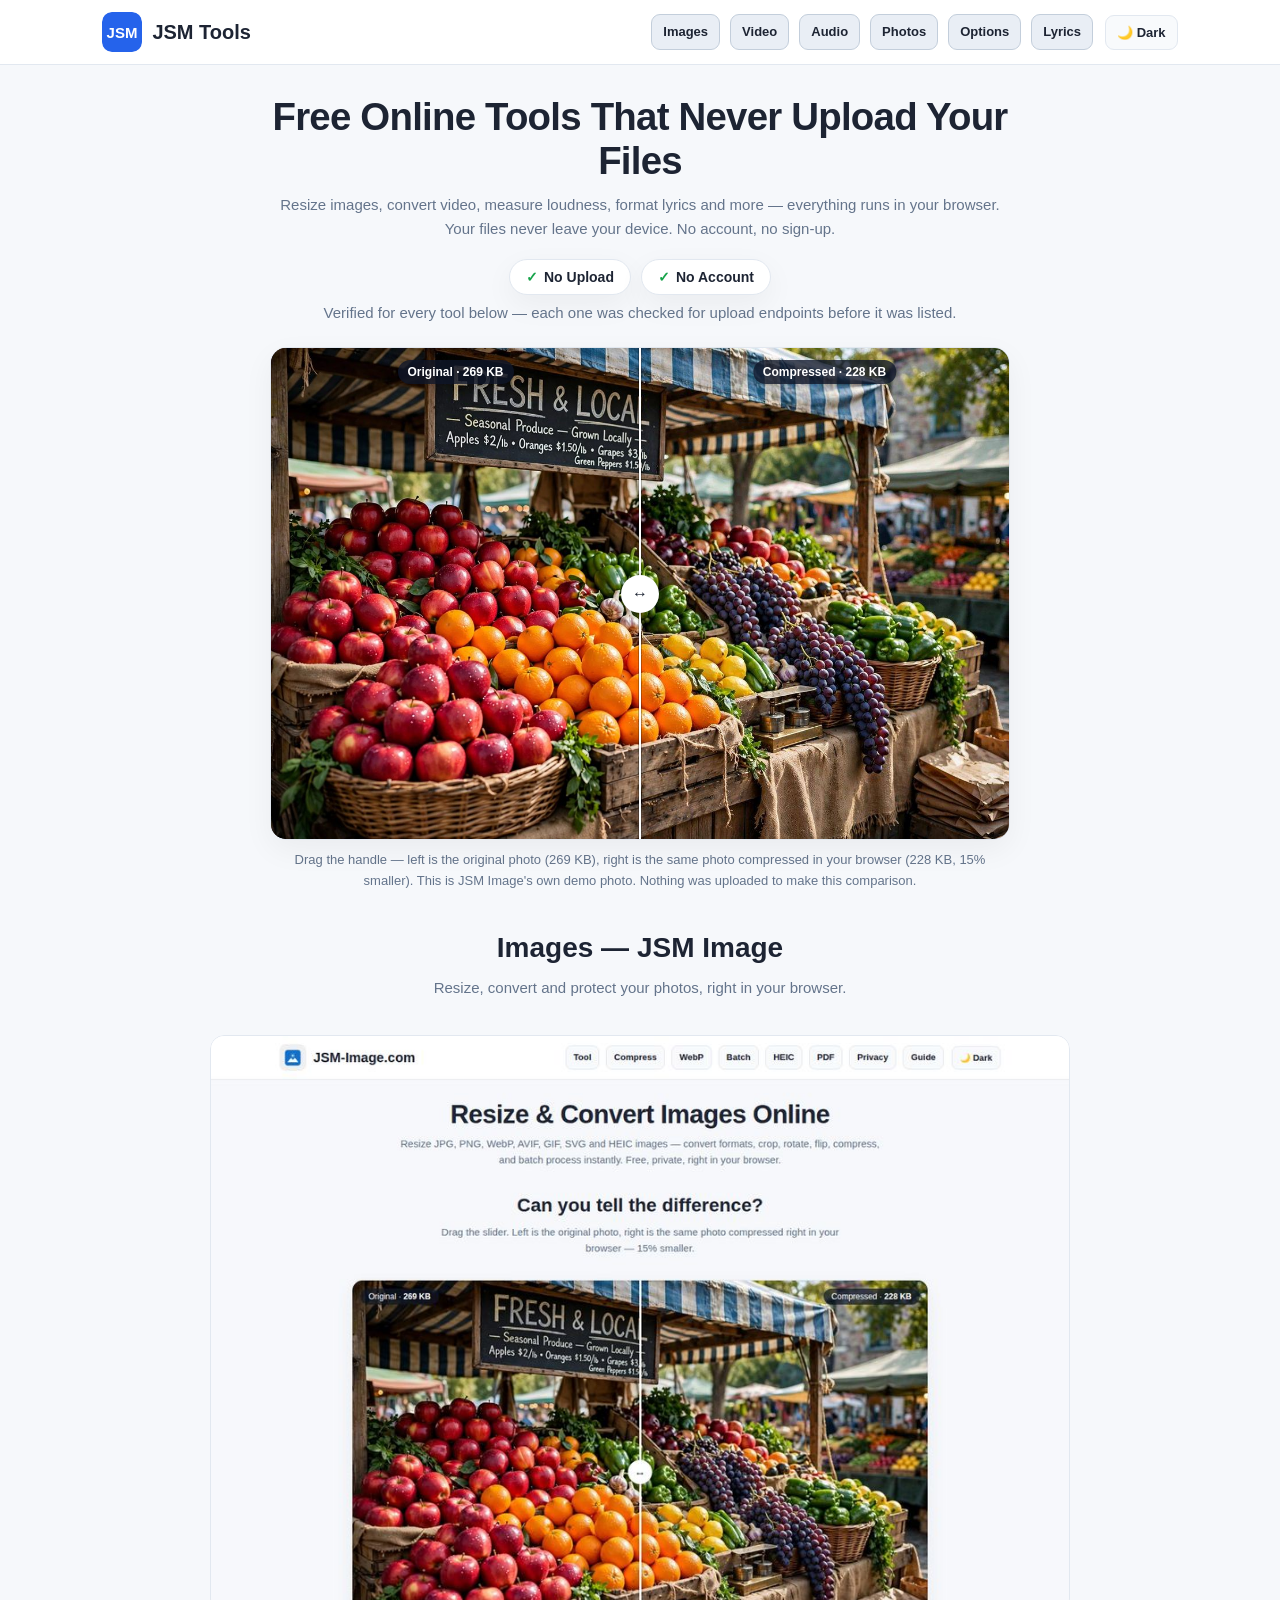
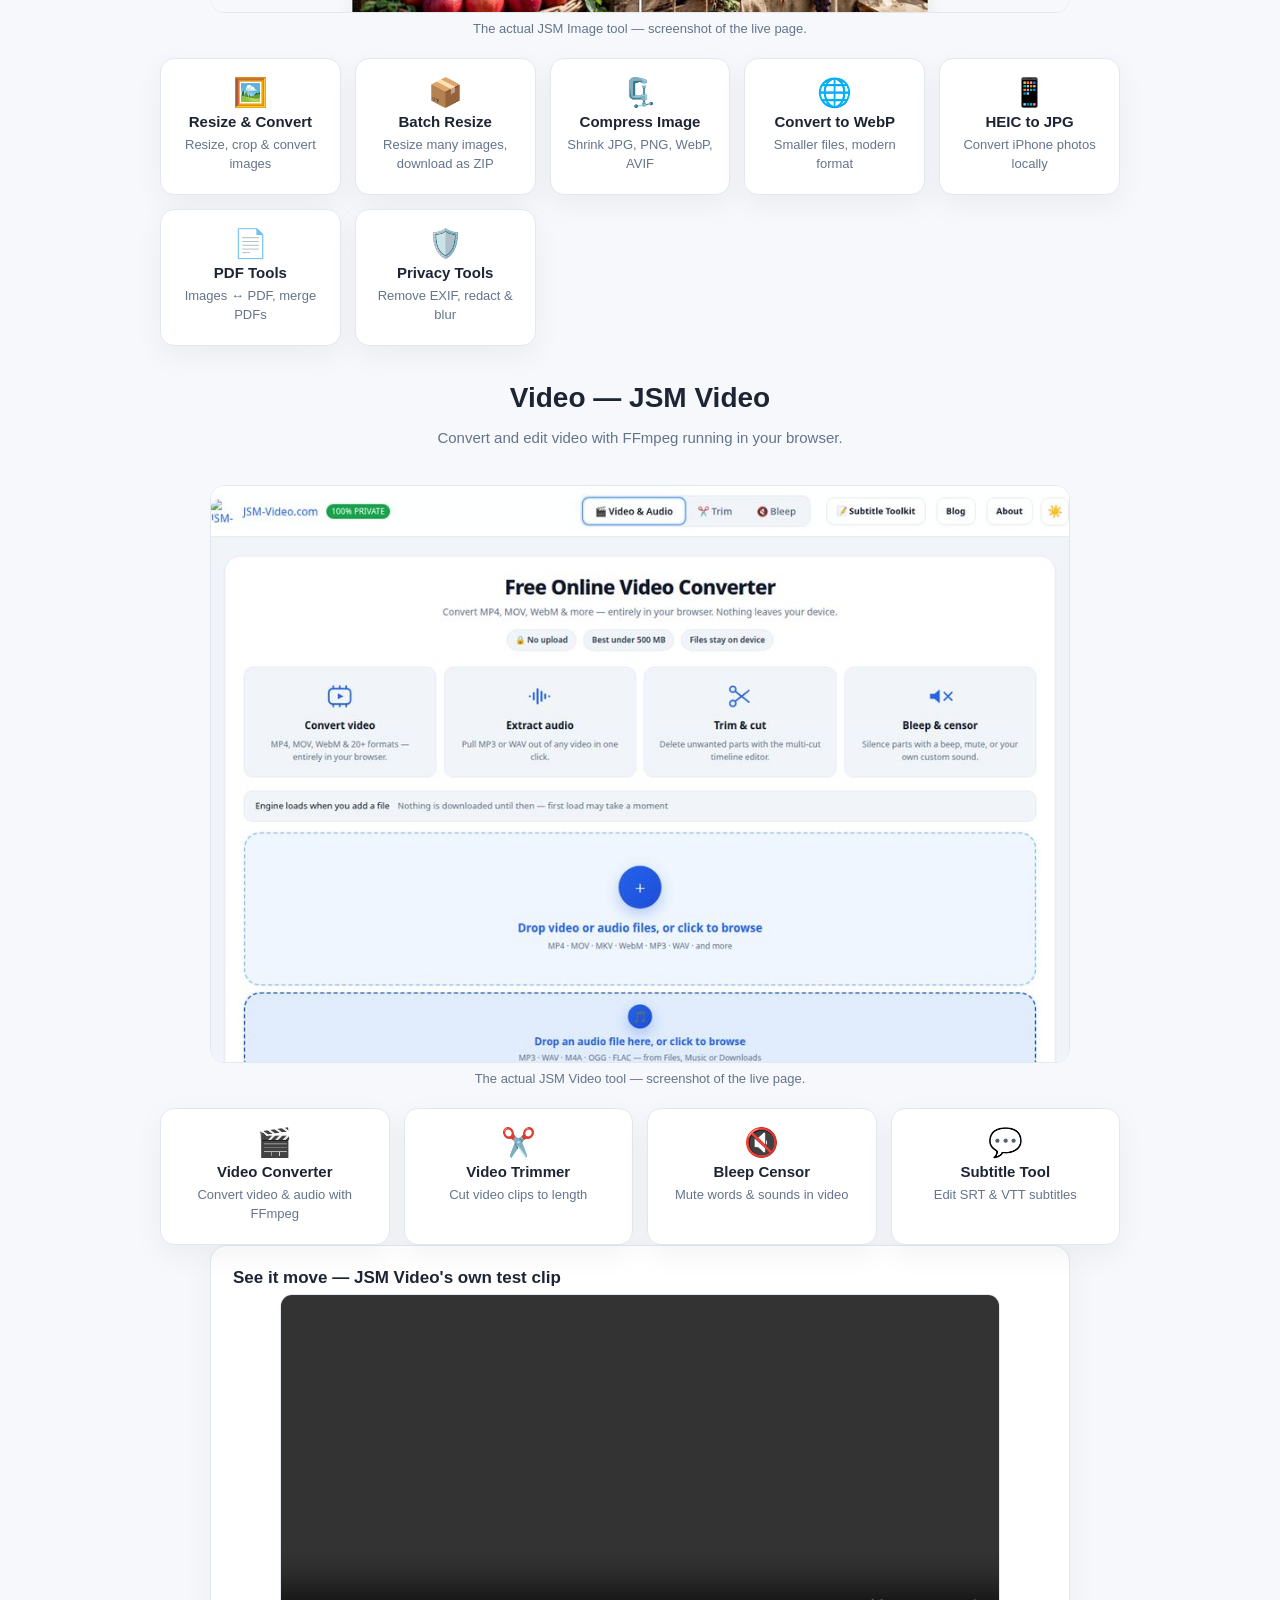
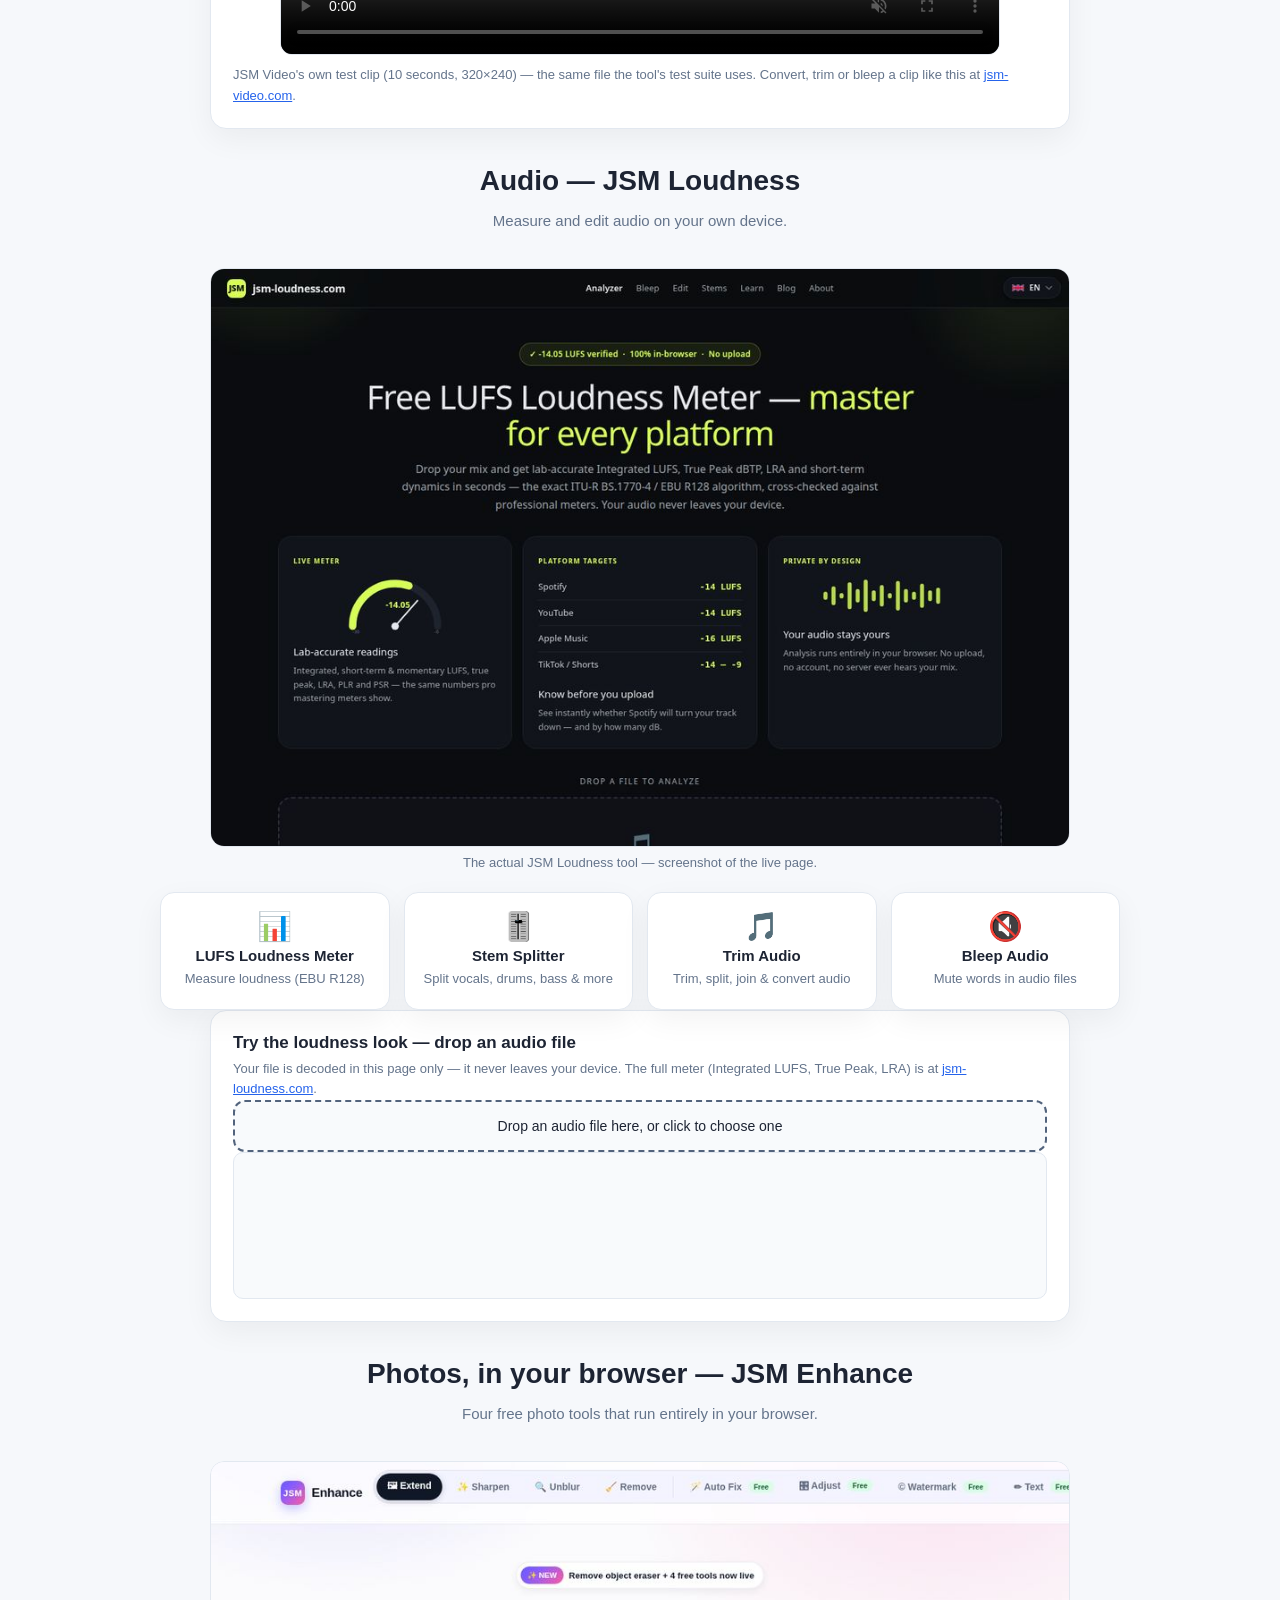
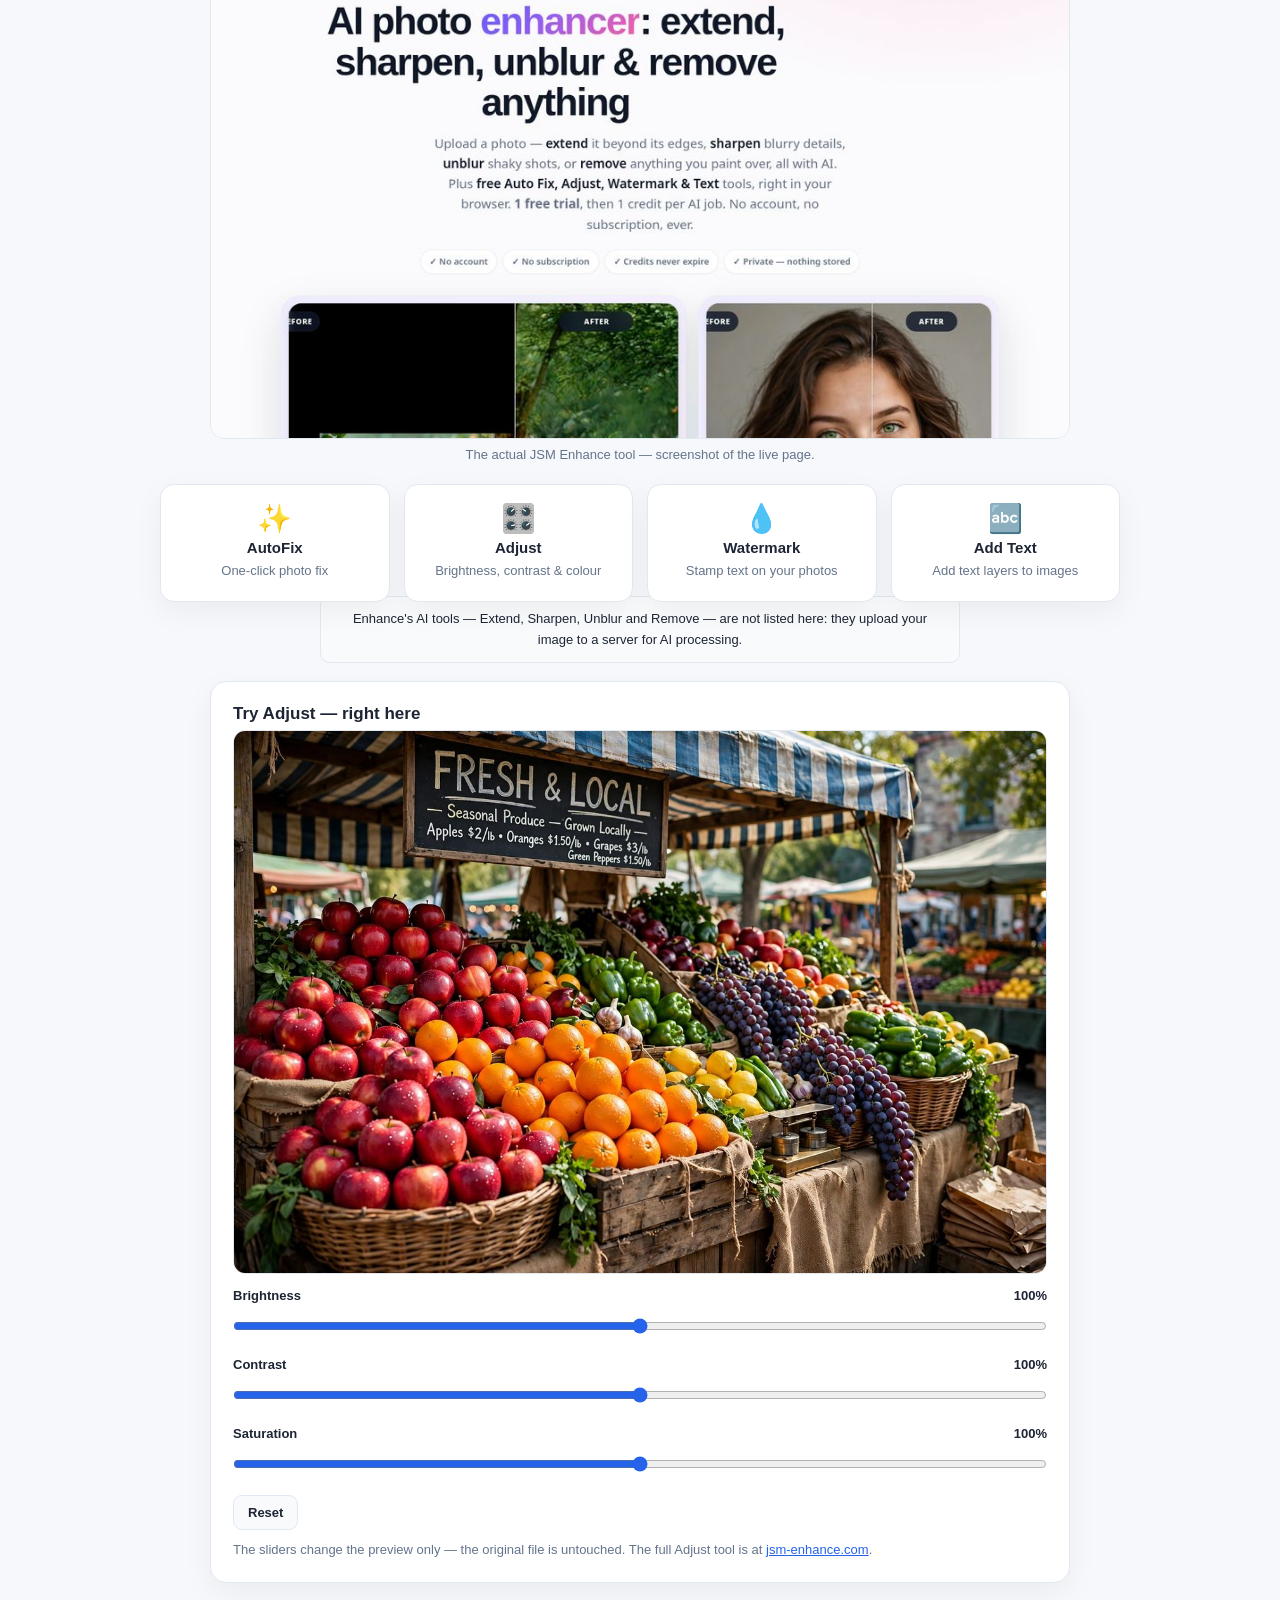
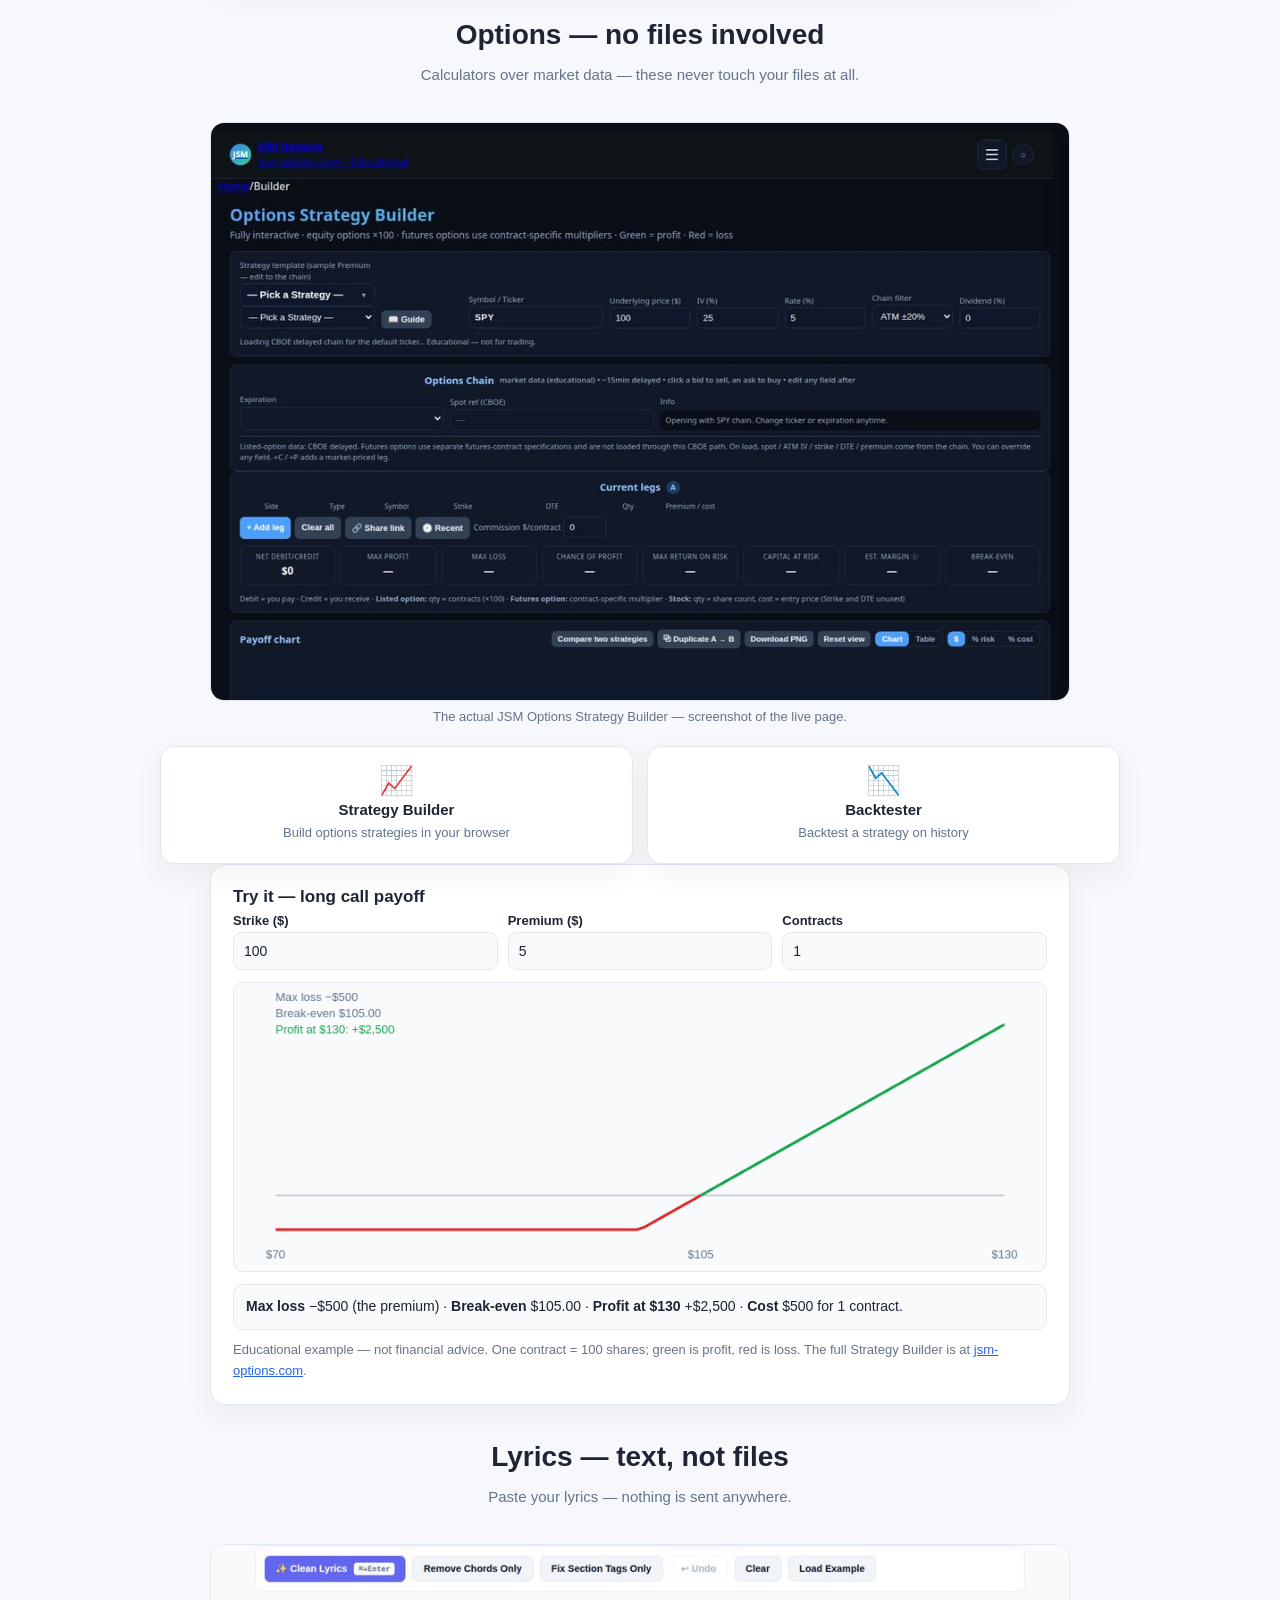
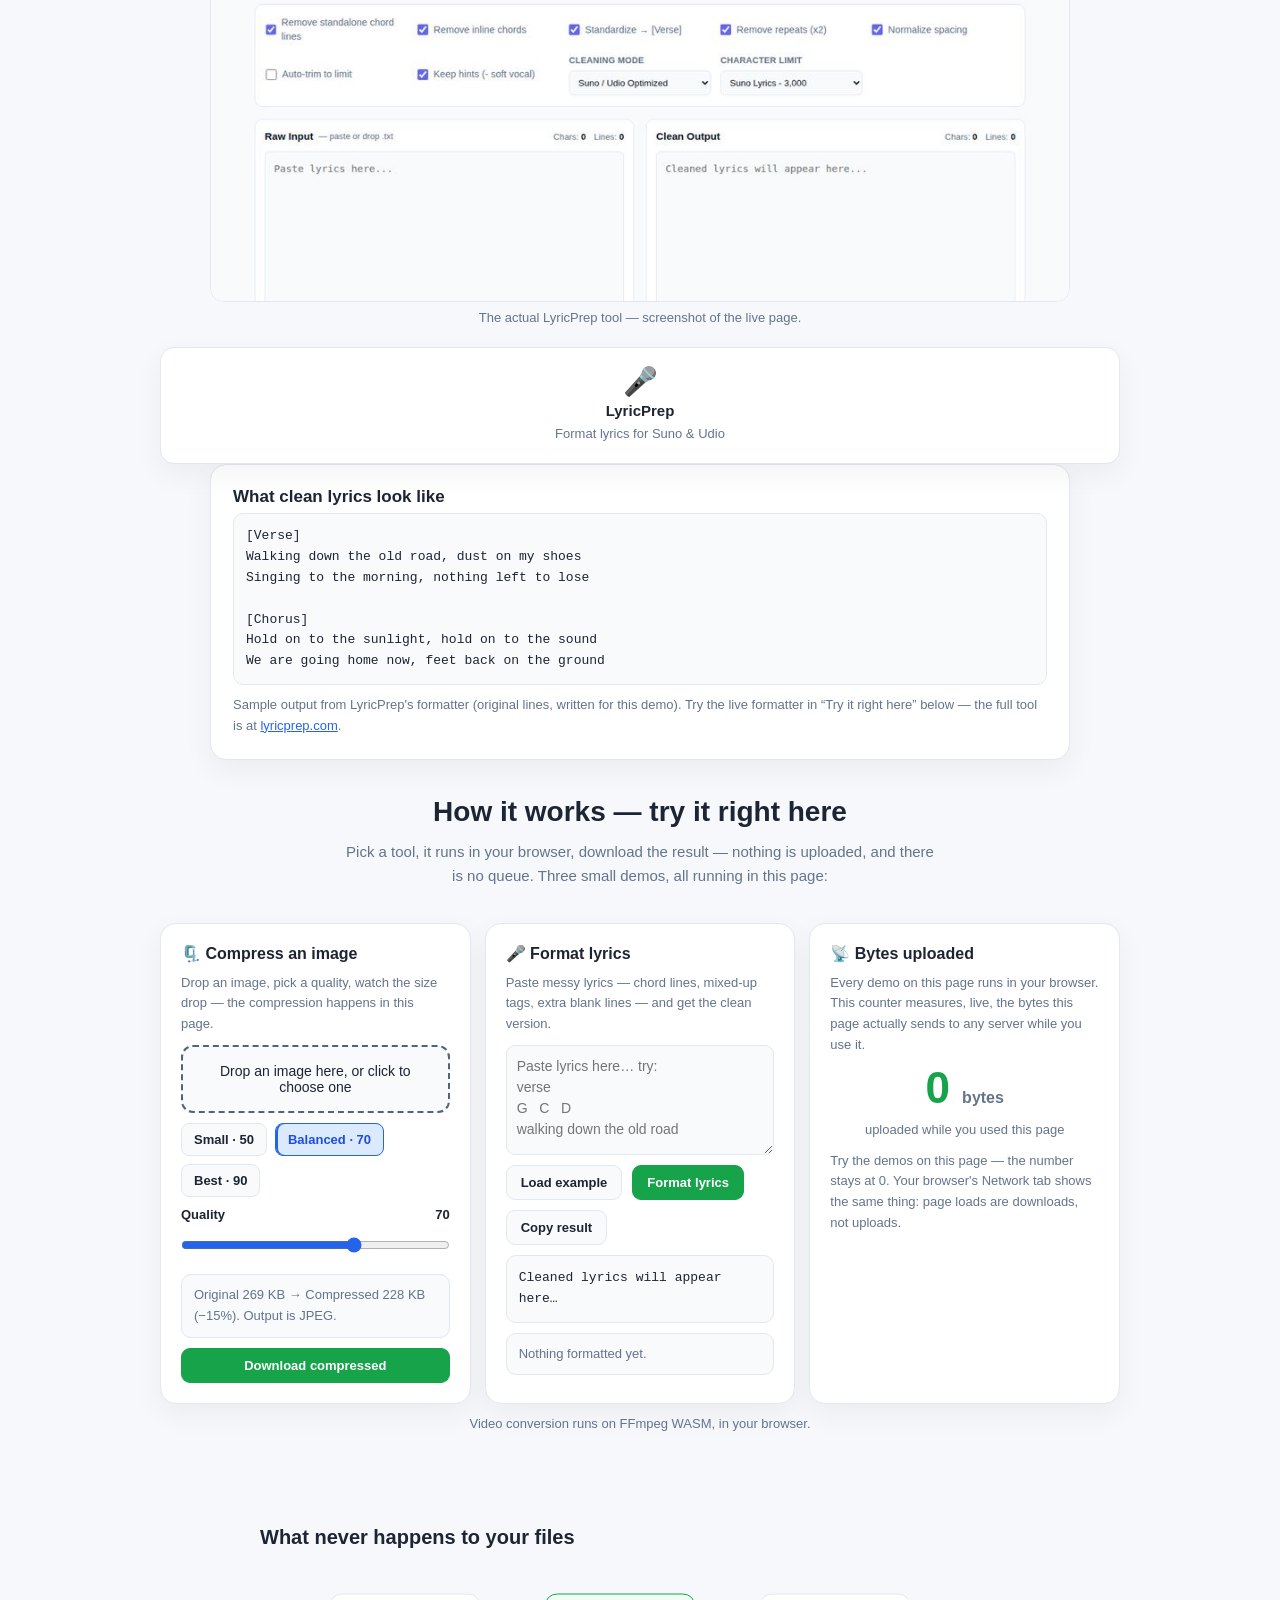
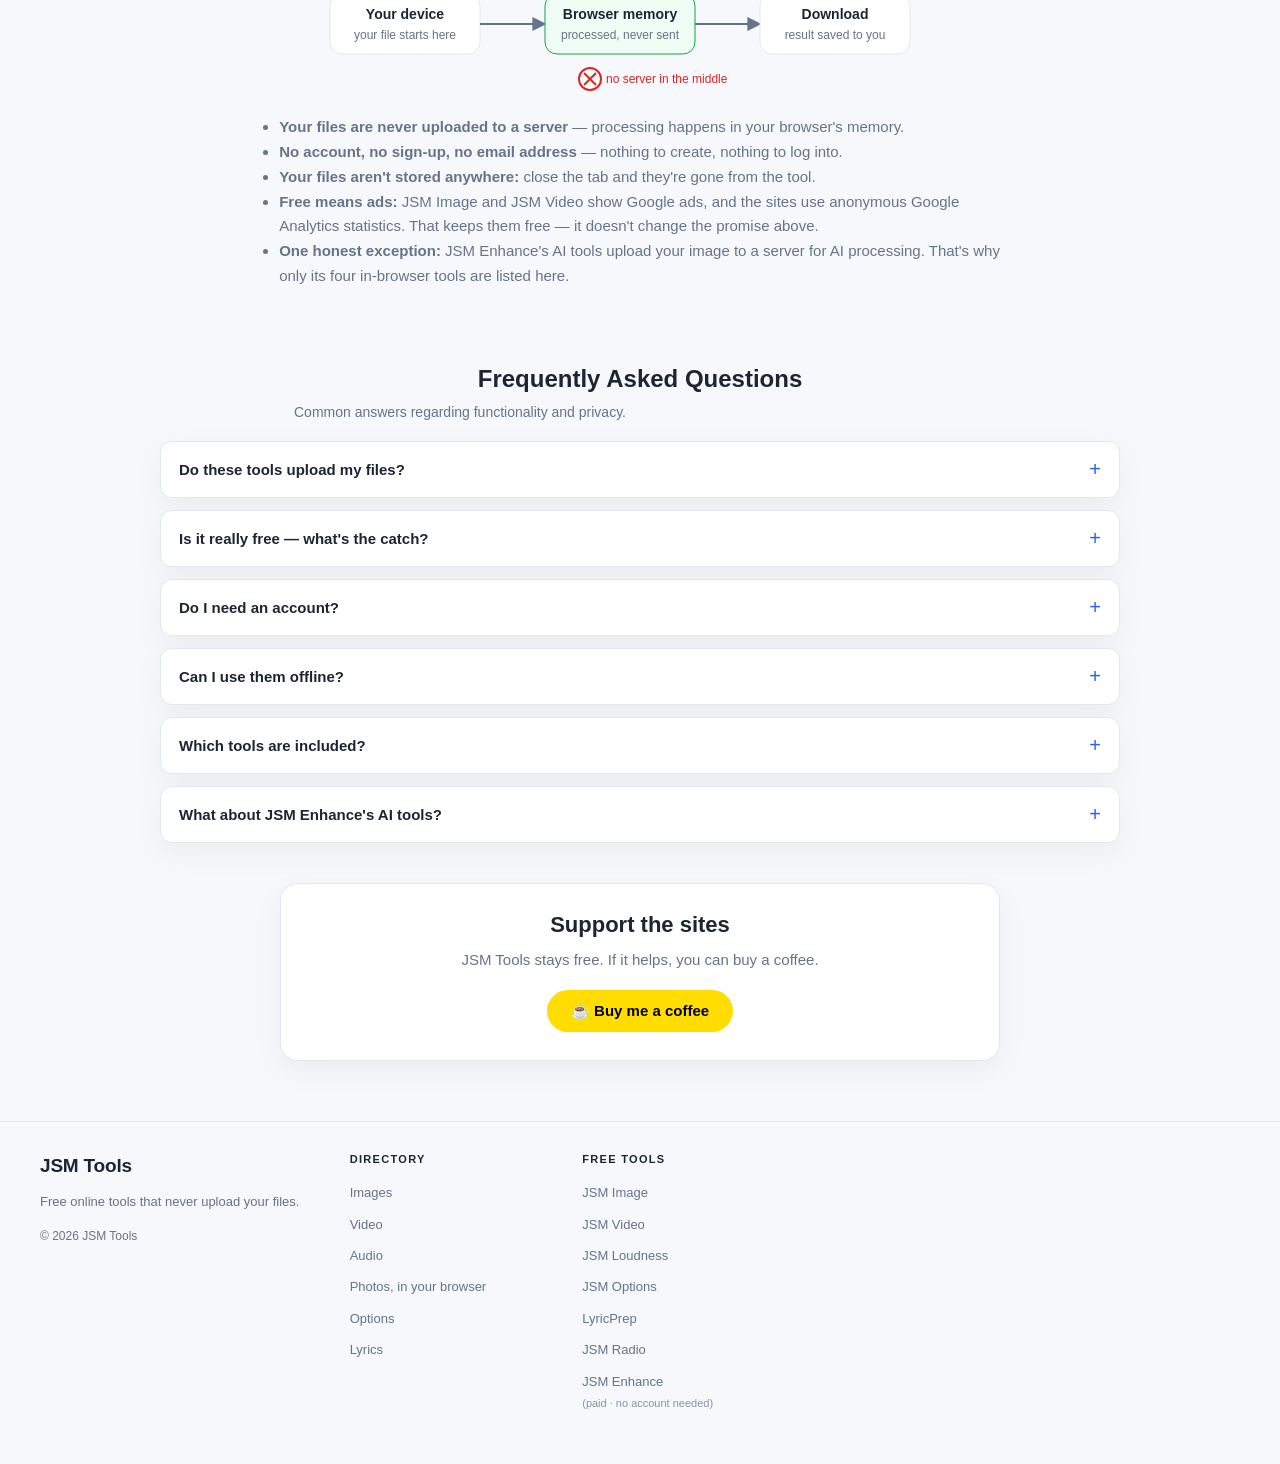
==== commit 942fdb9b: "Hub v2 fixes: audio drop zone block display (F1), 228 KB everywhere via canvas-encoded hero After (F" ====
--- a/index.html
+++ b/index.html
@@ -80,7 +80,7 @@
 .demo-card{background:var(--card);border:1px solid var(--border);border-radius:16px;box-shadow:var(--shadow);padding:20px;display:flex;flex-direction:column;gap:10px}
 .demo-card h3{font-size:16px;margin:0;color:var(--text)}
 .demo-card p{color:var(--muted);font-size:13px;line-height:1.6;margin:0}
-.demo-drop{border:2px dashed #52637c;border-radius:12px;padding:16px;text-align:center;cursor:pointer;color:var(--text);background:var(--soft);font-size:14px}
+.demo-drop{display:block;border:2px dashed #52637c;border-radius:12px;padding:16px;text-align:center;cursor:pointer;color:var(--text);background:var(--soft);font-size:14px}
 .demo-drop:hover,.demo-drop.dragover{border-color:#31c48d}
 .demo-drop input{display:none}
 .demo-btn{border:1px solid var(--border);background:var(--soft);color:var(--text);border-radius:9px;padding:9px 14px;cursor:pointer;font:inherit;font-size:13px;font-weight:700;transition:.15s;text-decoration:none;display:inline-block;text-align:center}
@@ -98,7 +98,7 @@
 .demo-textarea{min-height:110px;resize:vertical;line-height:1.5}
 .demo-output{white-space:pre-wrap;word-break:break-word;background:var(--soft);border:1px solid var(--border);border-radius:10px;padding:12px;font-size:13px;line-height:1.6;color:var(--text);margin:0;max-height:220px;overflow:auto;font-family:ui-monospace,Menlo,Consolas,monospace}
 .demo-canvas{width:100%;height:auto;display:block;border:1px solid var(--border);border-radius:10px;background:var(--soft)}
-.demo-video{width:100%;max-width:480px;height:auto;display:block;border-radius:12px;border:1px solid var(--border);margin:0 auto}
+.demo-video{width:100%;max-width:720px;height:auto;display:block;border-radius:12px;border:1px solid var(--border);margin:0 auto}
 .demo-img{width:100%;height:auto;display:block;border-radius:12px;border:1px solid var(--border)}
 .demo-row{display:flex;gap:10px;flex-wrap:wrap;align-items:center}
 .demo-row .demo-field{flex:1;min-width:110px}
@@ -106,11 +106,12 @@
 .bytes-num small{font-size:16px;font-weight:700;color:var(--muted)}
 .bytes-label{text-align:center;font-size:13px;color:var(--muted);line-height:1.5}
 .journey{display:block;width:100%;max-width:640px;height:auto;margin:6px auto 14px}
+.journey-v{display:none}
 /* P7: the Enhance AI note gets real presence (same size as card text) */
 .group-note{max-width:640px;margin:-6px auto 0;background:var(--soft);border:1px solid var(--border);border-radius:10px;padding:12px 16px;color:var(--text);font-size:13px;line-height:1.6;text-align:center}
 /* Support: room for a second button (Ko-Fi, URL owed) */
 .support-btns{display:flex;gap:12px;justify-content:center;flex-wrap:wrap;margin-top:6px}
-@media(max-width:600px){.hero-proof{margin-top:16px}.demo-panel{padding:16px}.bytes-num{font-size:36px}}
+@media(max-width:600px){.hero-proof{margin-top:16px}.demo-panel{padding:16px}.bytes-num{font-size:36px}.journey-h{display:none}.journey-v{display:block}}
 </style>
 
 <script type="application/ld+json">
@@ -206,16 +207,16 @@
   <p class="hub-verified">Verified for every tool below — each one was checked for upload endpoints before it was listed.</p>
   <figure class="hero-proof" aria-label="Before and after: the same photo, original and compressed in your browser">
     <div class="ba-wrap" data-ba style="--pos:50%">
-      <img src="/assets/demo-compressed.jpg" alt="Same market photo compressed in your browser — 227 KB" width="1280" height="853">
+      <img src="/assets/demo-compressed.jpg" alt="Same market photo compressed in your browser — 228 KB" width="1280" height="853">
       <div class="ba-before">
         <img src="/assets/demo-original.jpg" alt="Original market photo — 269 KB" width="1280" height="853">
       </div>
       <span class="ba-tag ba-tag-before">Original · 269 KB</span>
-      <span class="ba-tag ba-tag-after">Compressed · 227 KB</span>
+      <span class="ba-tag ba-tag-after">Compressed · 228 KB</span>
       <div class="ba-handle" aria-hidden="true"><span>↔</span></div>
       <input class="ba-range" type="range" min="0" max="100" value="50" step="0.1" aria-label="Drag to compare the original and compressed photo">
     </div>
-    <figcaption>Drag the handle — left is the original photo (269 KB), right is the same photo compressed in your browser (227 KB, 15% smaller). This is JSM Image's own demo photo. Nothing was uploaded to make this comparison.</figcaption>
+    <figcaption>Drag the handle — left is the original photo (269 KB), right is the same photo compressed in your browser (228 KB, 15% smaller). This is JSM Image's own demo photo. Nothing was uploaded to make this comparison.</figcaption>
   </figure>
 </section>
 
@@ -379,7 +380,7 @@
         <button class="demo-preset" type="button" data-q="90">Best · 90</button>
       </div>
       <label class="demo-field"><span class="demo-field-head">Quality <span id="qualityVal">70</span></span><input class="demo-range" type="range" id="qualityRange" min="10" max="100" value="70"></label>
-      <p class="demo-stats" id="compressStats">Demo photo loaded: Original 269 KB → Compressed 227 KB (−15%). Output is JPEG.</p>
+      <p class="demo-stats" id="compressStats">Demo photo loaded: Original 269 KB → Compressed 228 KB (−15%). Output is JPEG.</p>
       <a class="demo-btn primary" id="compressDownload" href="/assets/demo-compressed.jpg" download="demo-compressed.jpg" style="display:none">Download compressed</a>
     </div>
     <div class="demo-card" id="lyricsDemo">
@@ -407,7 +408,7 @@
 
 <div class="content-page">
   <h2>What never happens to your files</h2>
-  <svg class="journey" viewBox="0 0 640 142" role="img" aria-label="Your file's journey: your device, to browser memory, to download. No server involved.">
+  <svg class="journey journey-h" viewBox="0 0 640 142" role="img" aria-label="Your file's journey: your device, to browser memory, to download. No server involved.">
     <defs><marker id="arr" viewBox="0 0 10 10" refX="9" refY="5" markerWidth="7" markerHeight="7" orient="auto-start-reverse"><path d="M0 0L10 5L0 10z" fill="#64748b"/></marker></defs>
     <rect x="10" y="35" width="150" height="60" rx="12" fill="#fff" stroke="#e2e8f0"/>
     <text x="85" y="60" text-anchor="middle" font-size="14" font-weight="bold" fill="#1d2433">Your device</text>
@@ -421,6 +422,21 @@
     <text x="515" y="60" text-anchor="middle" font-size="14" font-weight="bold" fill="#1d2433">Download</text>
     <text x="515" y="80" text-anchor="middle" font-size="12" fill="#64748b">result saved to you</text>
     <g transform="translate(270 120)"><circle cx="0" cy="0" r="11" fill="#fff" stroke="#dc2626" stroke-width="2"/><line x1="-6" y1="-6" x2="6" y2="6" stroke="#dc2626" stroke-width="2"/><line x1="6" y1="-6" x2="-6" y2="6" stroke="#dc2626" stroke-width="2"/><text x="16" y="4" font-size="12" fill="#dc2626">no server in the middle</text></g>
+  </svg>
+  <svg class="journey journey-v" viewBox="0 0 320 320" role="img" aria-label="Your file's journey: your device, to browser memory, to download. No server involved.">
+    <defs><marker id="arrV" viewBox="0 0 10 10" refX="9" refY="5" markerWidth="7" markerHeight="7" orient="auto-start-reverse"><path d="M0 0L10 5L0 10z" fill="#64748b"/></marker></defs>
+    <rect x="30" y="10" width="260" height="60" rx="12" fill="#fff" stroke="#e2e8f0"/>
+    <text x="160" y="35" text-anchor="middle" font-size="14" font-weight="bold" fill="#1d2433">Your device</text>
+    <text x="160" y="55" text-anchor="middle" font-size="12" fill="#64748b">your file starts here</text>
+    <line x1="160" y1="72" x2="160" y2="92" stroke="#64748b" stroke-width="2" marker-end="url(#arrV)"/>
+    <rect x="30" y="95" width="260" height="60" rx="12" fill="#f0fdf4" stroke="#16a34a"/>
+    <text x="160" y="120" text-anchor="middle" font-size="14" font-weight="bold" fill="#1d2433">Browser memory</text>
+    <text x="160" y="140" text-anchor="middle" font-size="12" fill="#64748b">processed, never sent</text>
+    <line x1="160" y1="157" x2="160" y2="177" stroke="#64748b" stroke-width="2" marker-end="url(#arrV)"/>
+    <rect x="30" y="180" width="260" height="60" rx="12" fill="#fff" stroke="#e2e8f0"/>
+    <text x="160" y="205" text-anchor="middle" font-size="14" font-weight="bold" fill="#1d2433">Download</text>
+    <text x="160" y="225" text-anchor="middle" font-size="12" fill="#64748b">result saved to you</text>
+    <g transform="translate(92 285)"><circle cx="0" cy="0" r="11" fill="#fff" stroke="#dc2626" stroke-width="2"/><line x1="-6" y1="-6" x2="6" y2="6" stroke="#dc2626" stroke-width="2"/><line x1="6" y1="-6" x2="-6" y2="6" stroke="#dc2626" stroke-width="2"/><text x="16" y="4" font-size="12" fill="#dc2626">no server in the middle</text></g>
   </svg>
   <ul>
     <li><strong>Your files are never uploaded to a server</strong> — processing happens in your browser's memory.</li>
@@ -670,14 +686,14 @@
   return parts.every(function(p){ return CHORD_TOKEN.test(p); });
 }
 function formatLyrics(raw){
-  var removedChords = 0, removedInline = 0, sections = 0;
+  var removedChords = 0, removedInline = 0, removedRepeats = 0, sections = 0;
   var out = [];
   raw.replace(/\r\n?/g, '\n').split('\n').forEach(function(line){
     var t = line.trim();
     if(isChordLine(t)){ removedChords++; return; }
     var m = t.match(/^(.*?)\s*\((?:x|repeat\s*x?)\s*\d*\)\s*$/i);
-    if(m && m[1].trim()){ t = m[1].trim(); }
-    else if(/^\((?:x|repeat)\s*\d*\)$/i.test(t)){ removedChords++; return; }
+    if(m && m[1].trim()){ t = m[1].trim(); removedRepeats++; }
+    else if(/^\((?:x|repeat)\s*\d*\)$/i.test(t)){ removedRepeats++; return; }
     t = t.replace(/\[([A-G][#b]?(?:m|maj|min|dim|aug|sus|add)?[0-9]?)\]/g, function(){ removedInline++; return ''; }).replace(/\s{2,}/g, ' ').trim();
     var tag = t.replace(/^\[|\]$/g, '').replace(/:\s*$/, '').trim();
     var num = '';
@@ -689,7 +705,7 @@
     out.push(t);
   });
   var text = out.join('\n').replace(/\n{3,}/g, '\n\n').replace(/^\n+|\n+$/g, '');
-  return { text: text, removedChords: removedChords, removedInline: removedInline, sections: sections };
+  return { text: text, removedChords: removedChords, removedInline: removedInline, removedRepeats: removedRepeats, sections: sections };
 }
 var EXAMPLE_LYRICS = 'verse\nG   C   D\nwalking down the old road, dust on my shoes\nsinging to the morning [Am] nothing left to lose\n\nCHORUS:\nHold on (x2)\nhold on to the sunlight\n\nverse 2\nwe are going home now';
 var lyricsInput = $('lyricsInput'), lyricsOutput = $('lyricsOutput'), lyricsStats = $('lyricsStats');
@@ -699,7 +715,7 @@
   var r = formatLyrics(raw);
   lyricsOutput.textContent = r.text || '(nothing left after cleaning)';
   var lines = r.text ? r.text.split('\n').length : 0;
-  lyricsStats.textContent = lines + ' lines · ' + r.sections + ' section' + (r.sections === 1 ? '' : 's') + ' · ' + r.removedChords + ' chord line' + (r.removedChords === 1 ? '' : 's') + ' removed · ' + r.removedInline + ' inline chord' + (r.removedInline === 1 ? '' : 's') + ' removed.';
+  lyricsStats.textContent = lines + ' lines · ' + r.sections + ' section' + (r.sections === 1 ? '' : 's') + ' · ' + r.removedChords + ' chord line' + (r.removedChords === 1 ? '' : 's') + ' removed · ' + r.removedInline + ' inline chord' + (r.removedInline === 1 ? '' : 's') + ' removed · ' + r.removedRepeats + ' repeat' + (r.removedRepeats === 1 ? '' : 's') + ' removed.';
 }
 if(lyricsInput){
   $('lyricsExample').addEventListener('click', function(){ lyricsInput.value = EXAMPLE_LYRICS; runLyrics(); });
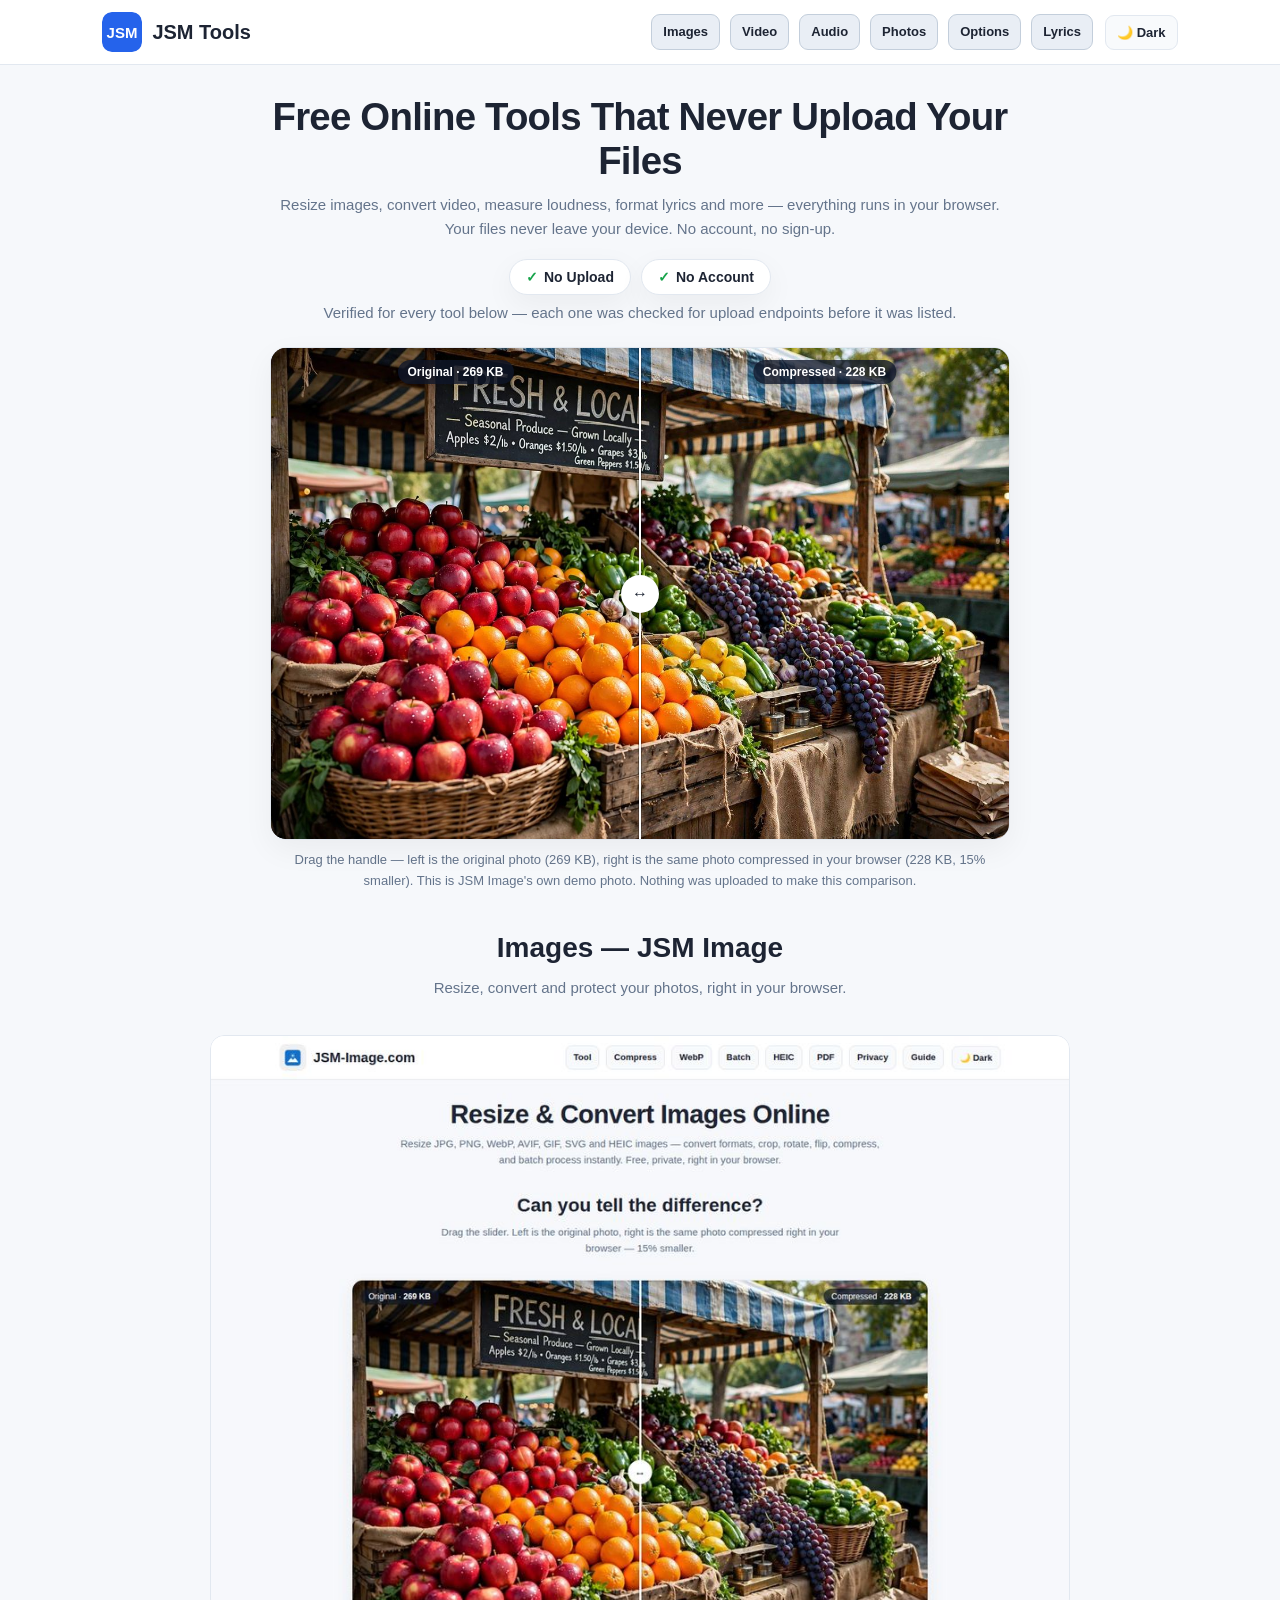
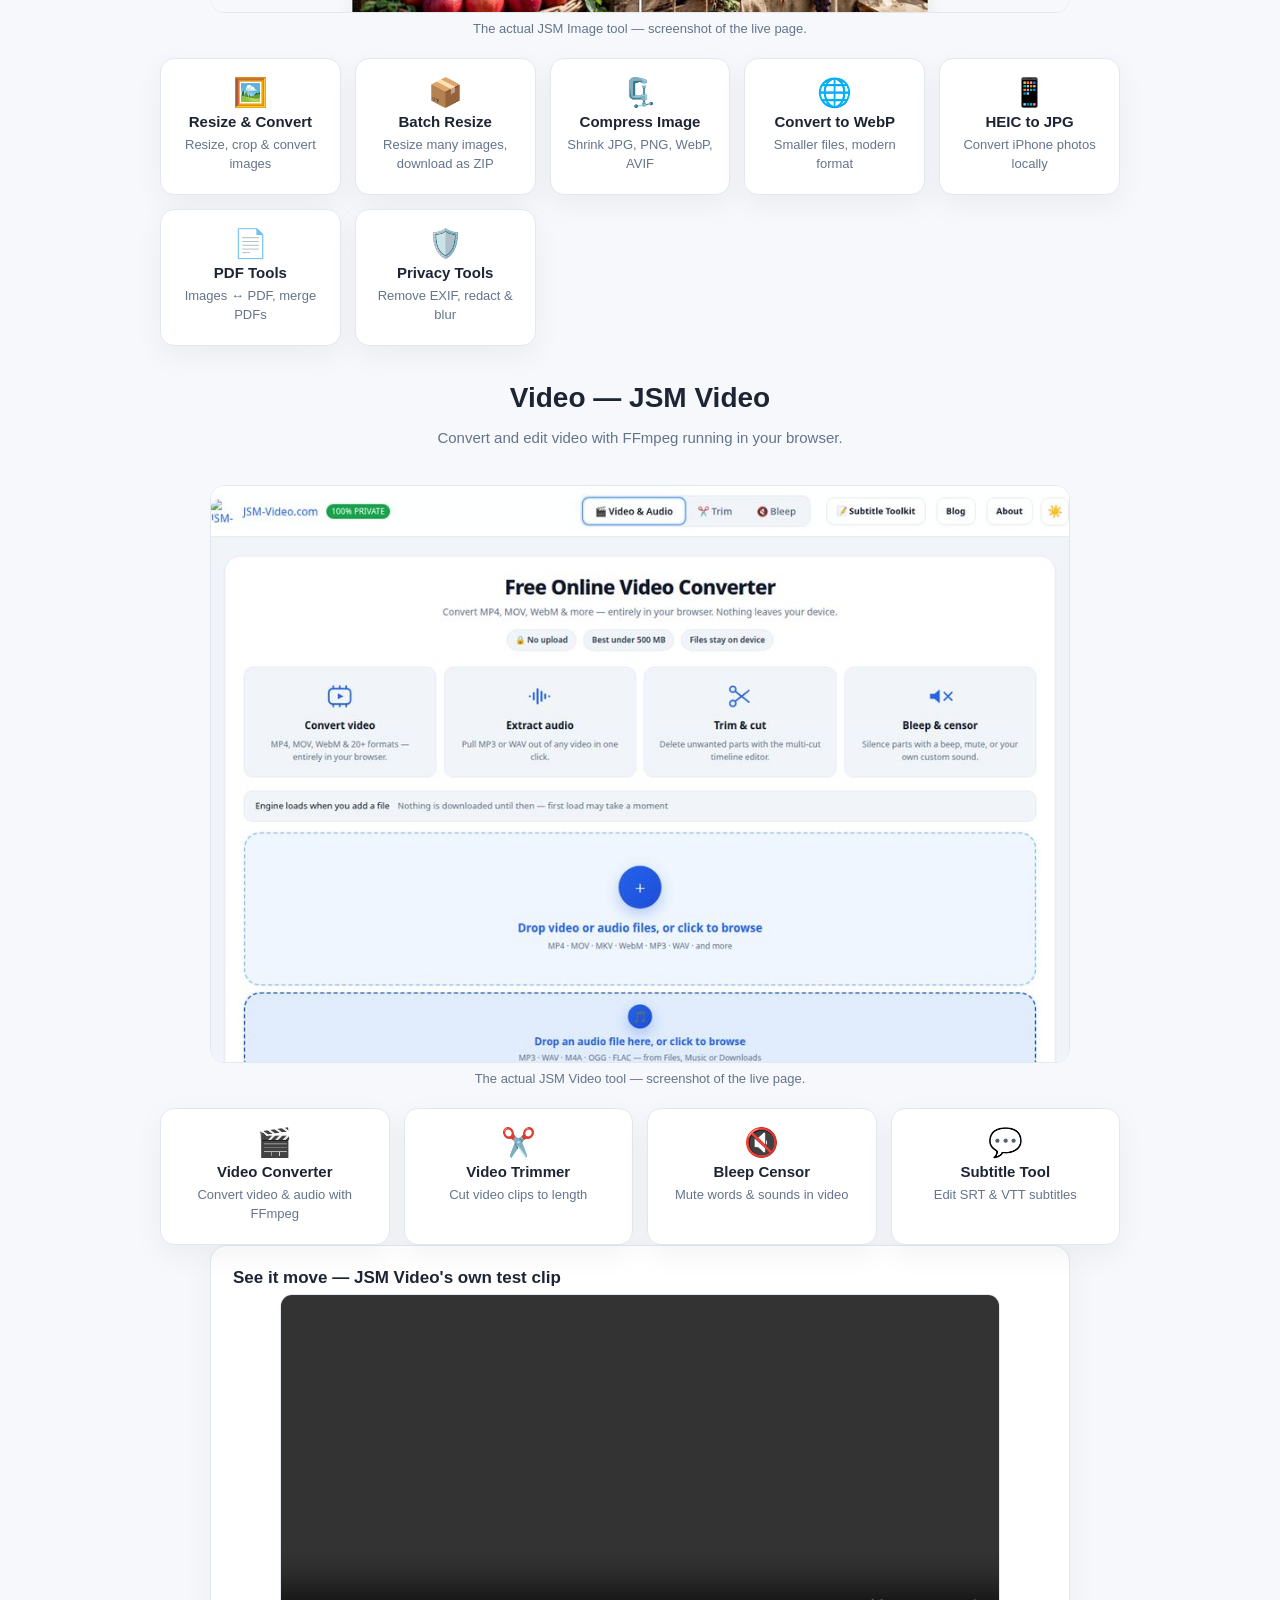
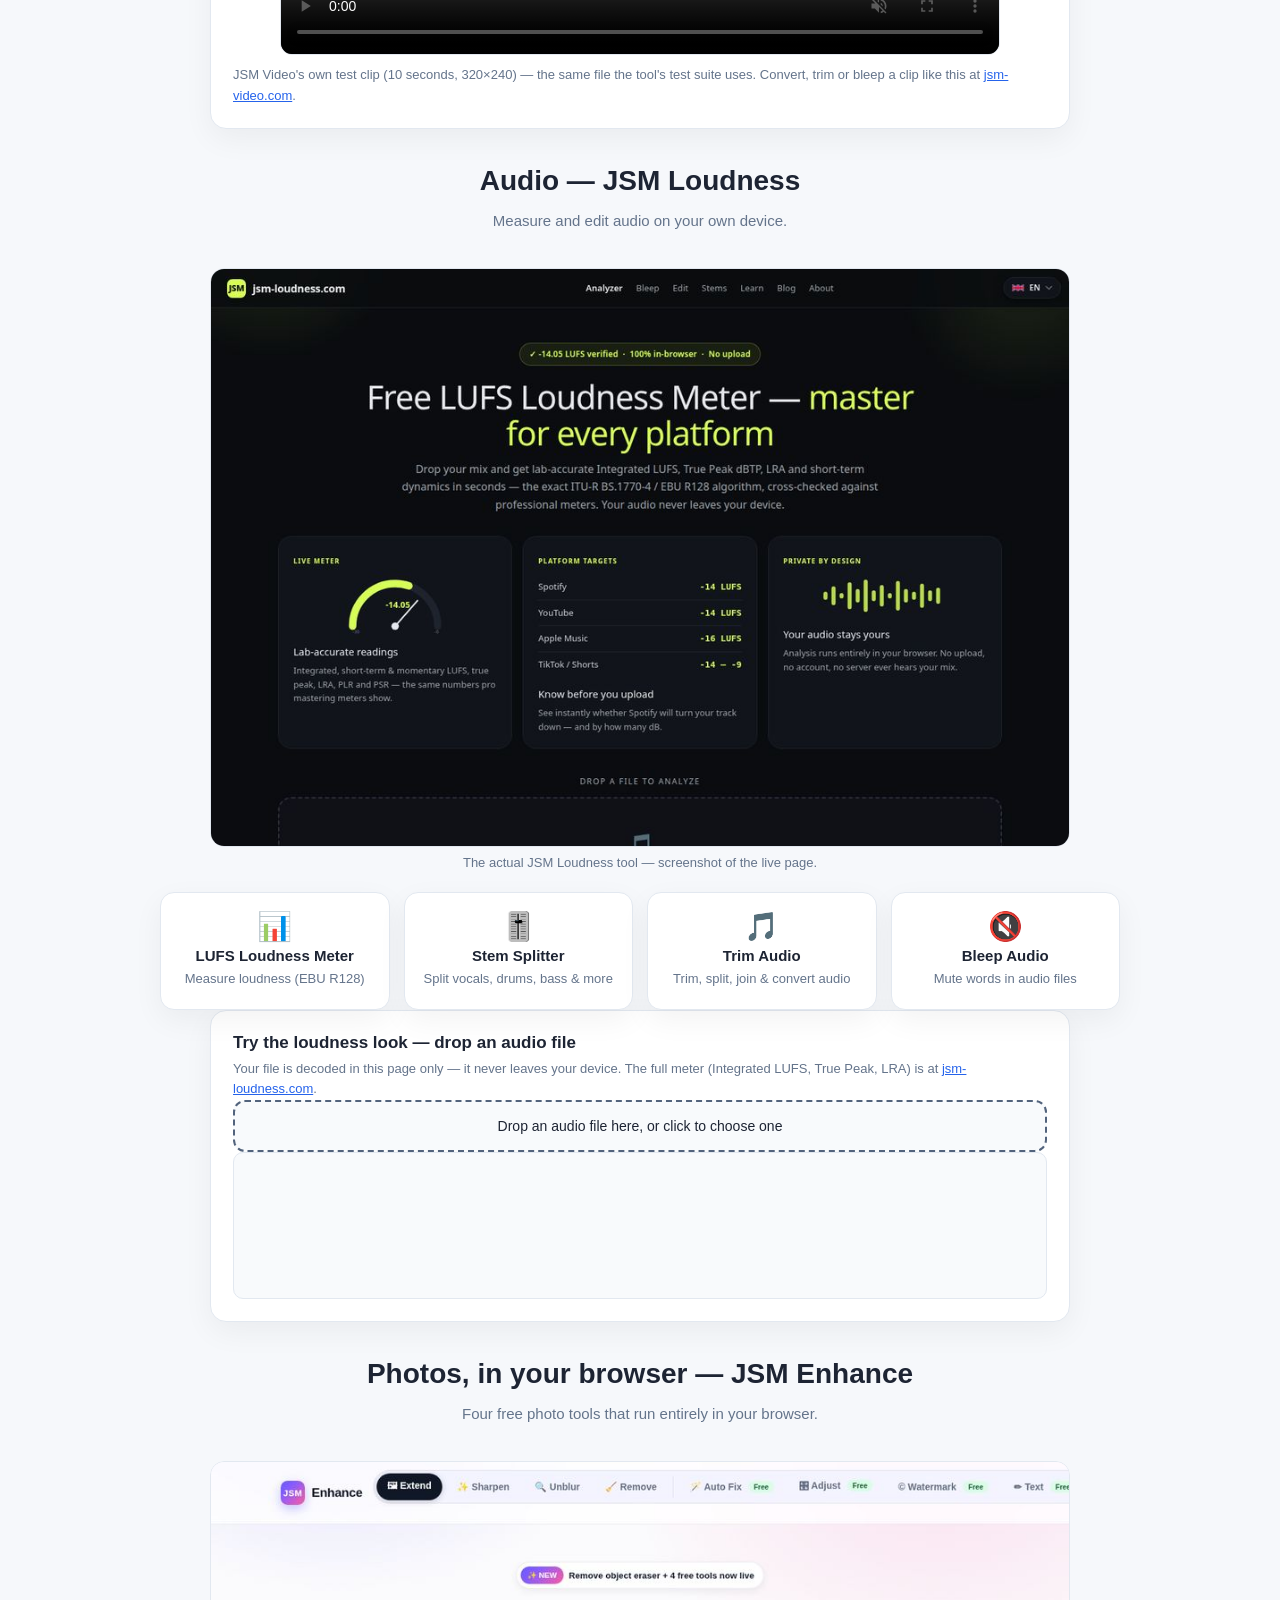
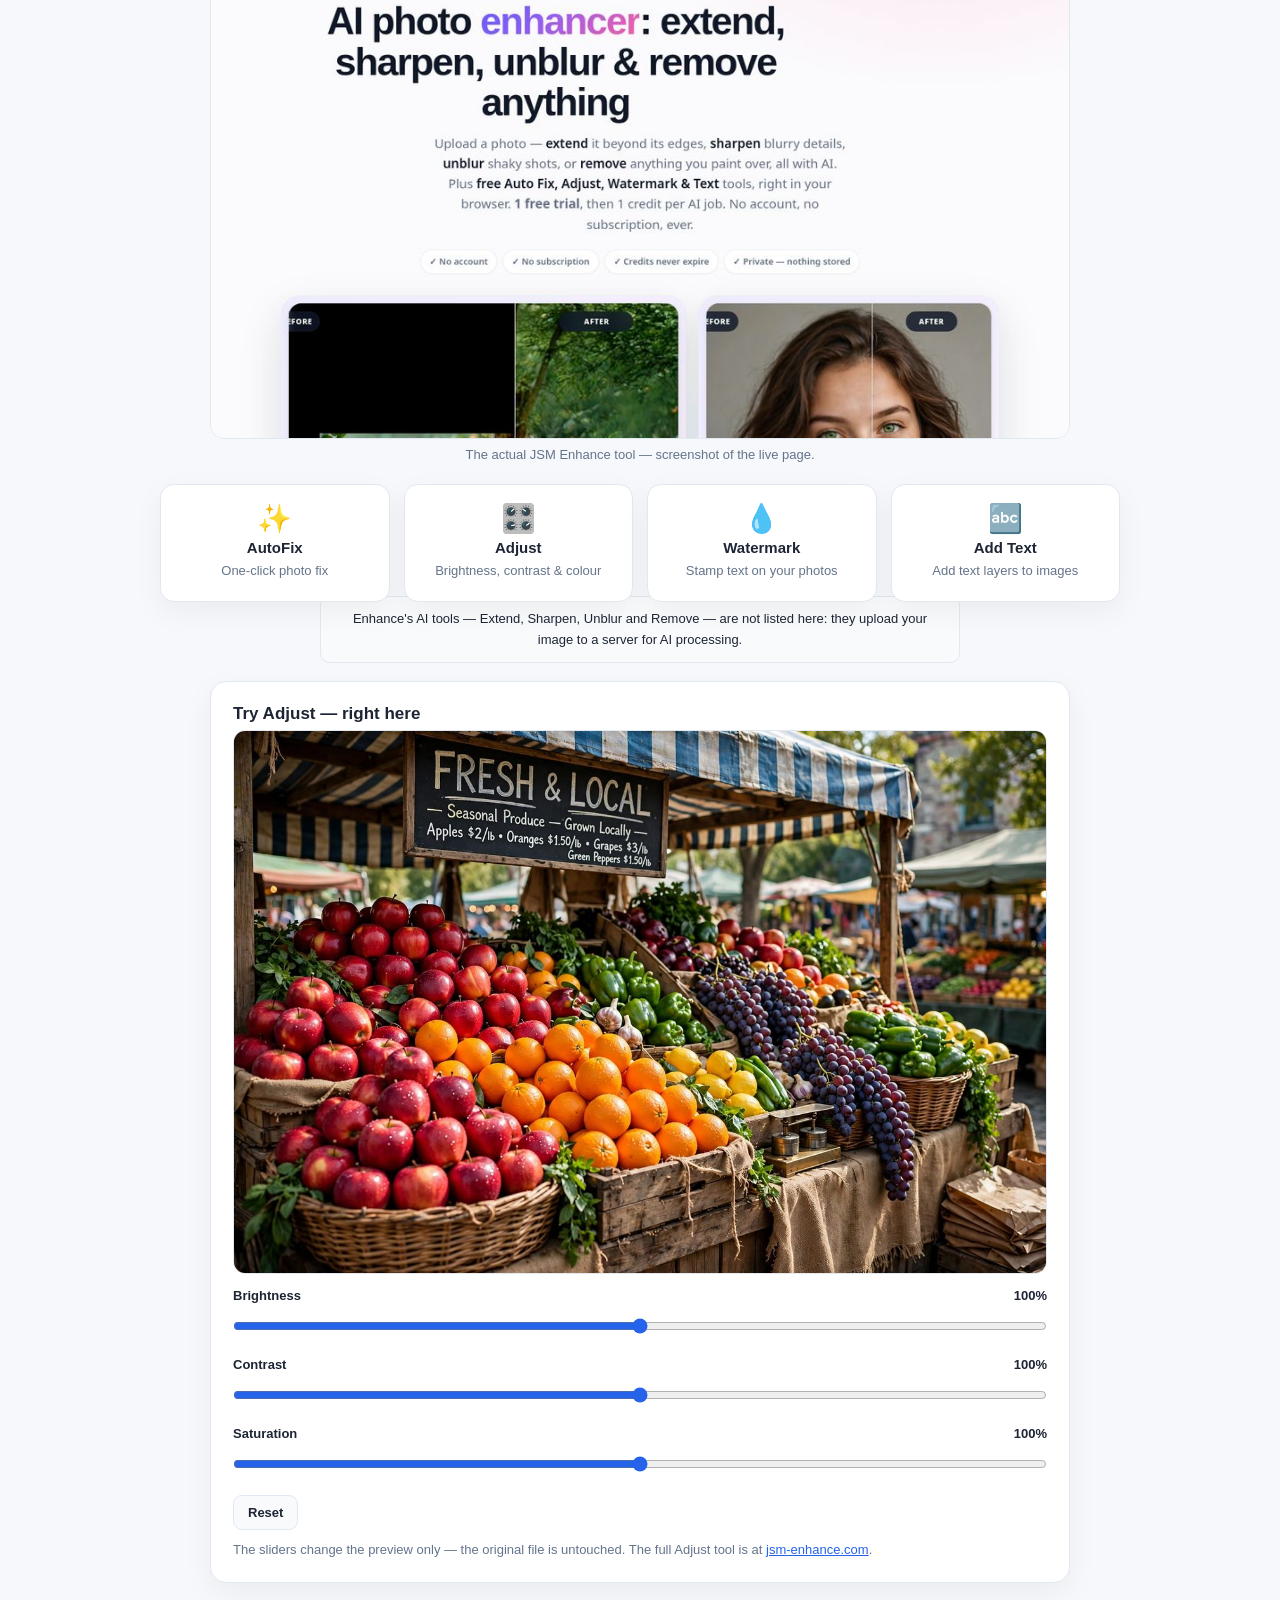
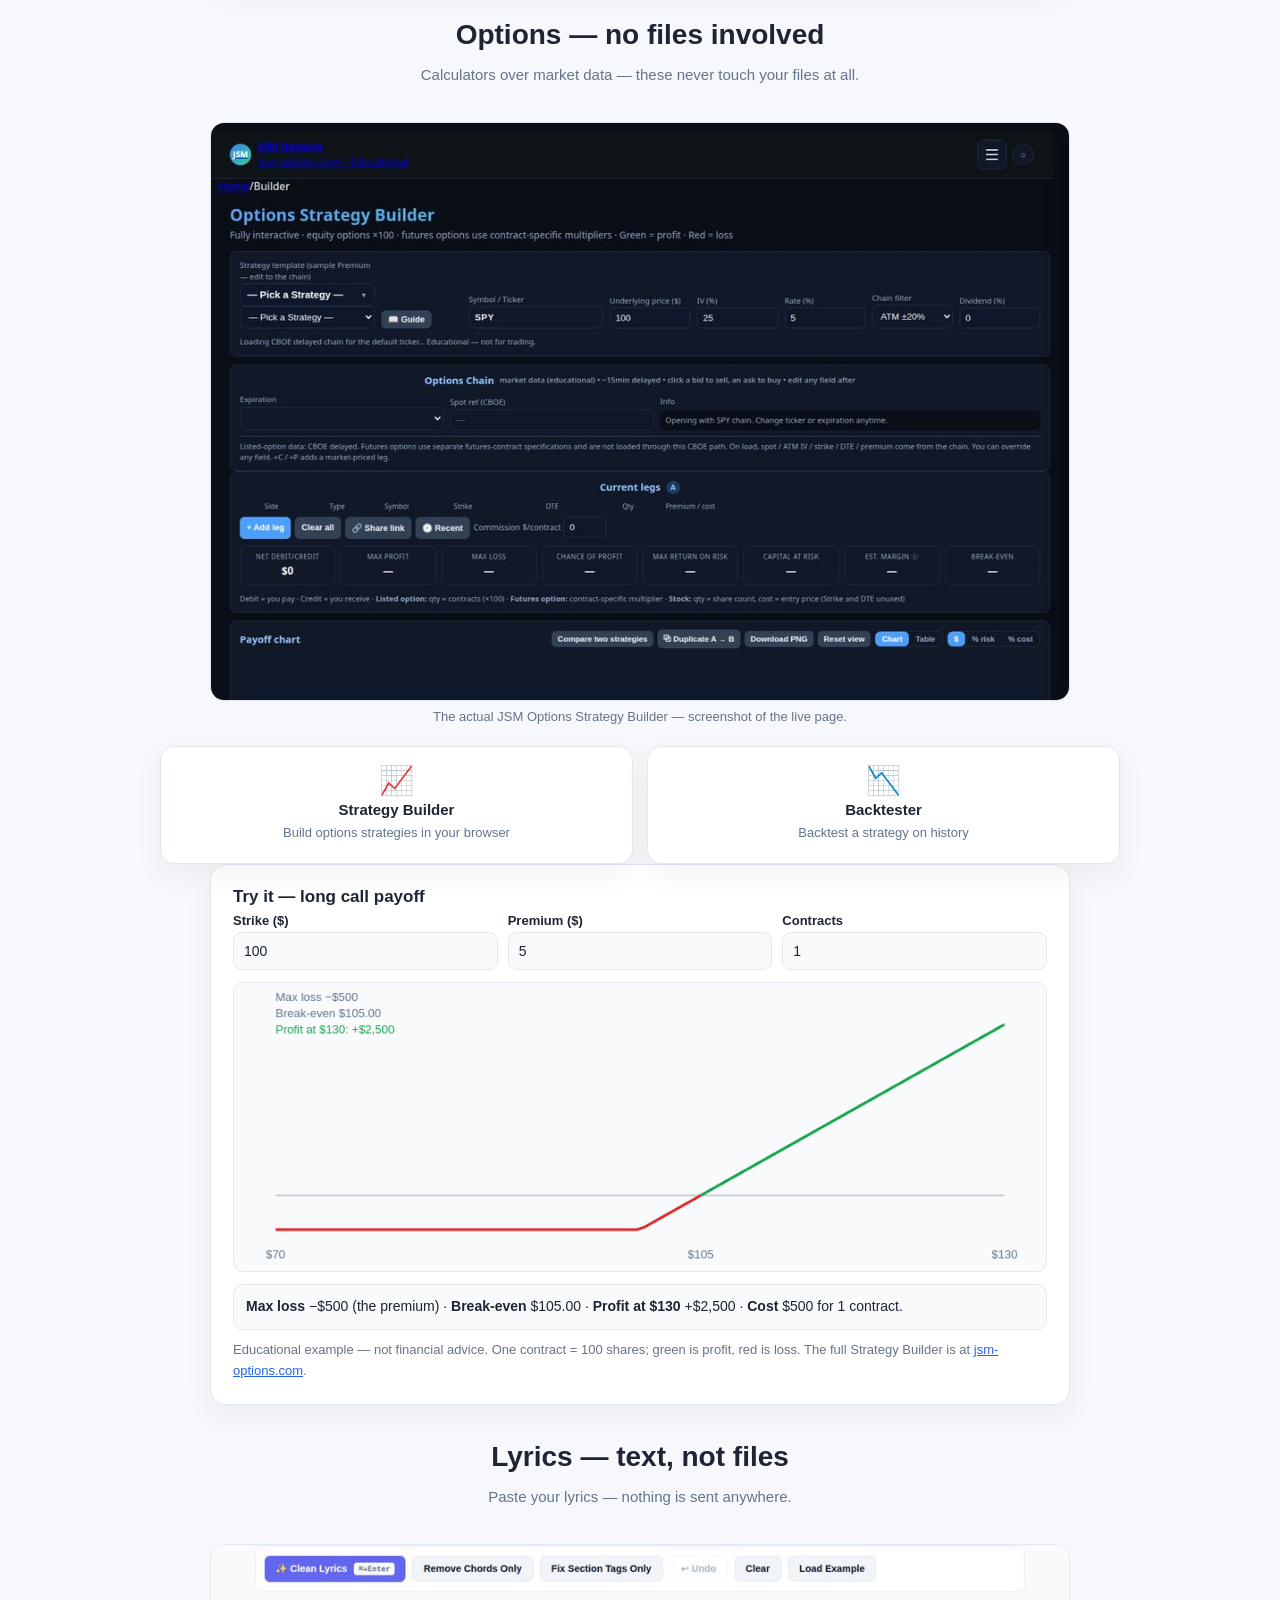
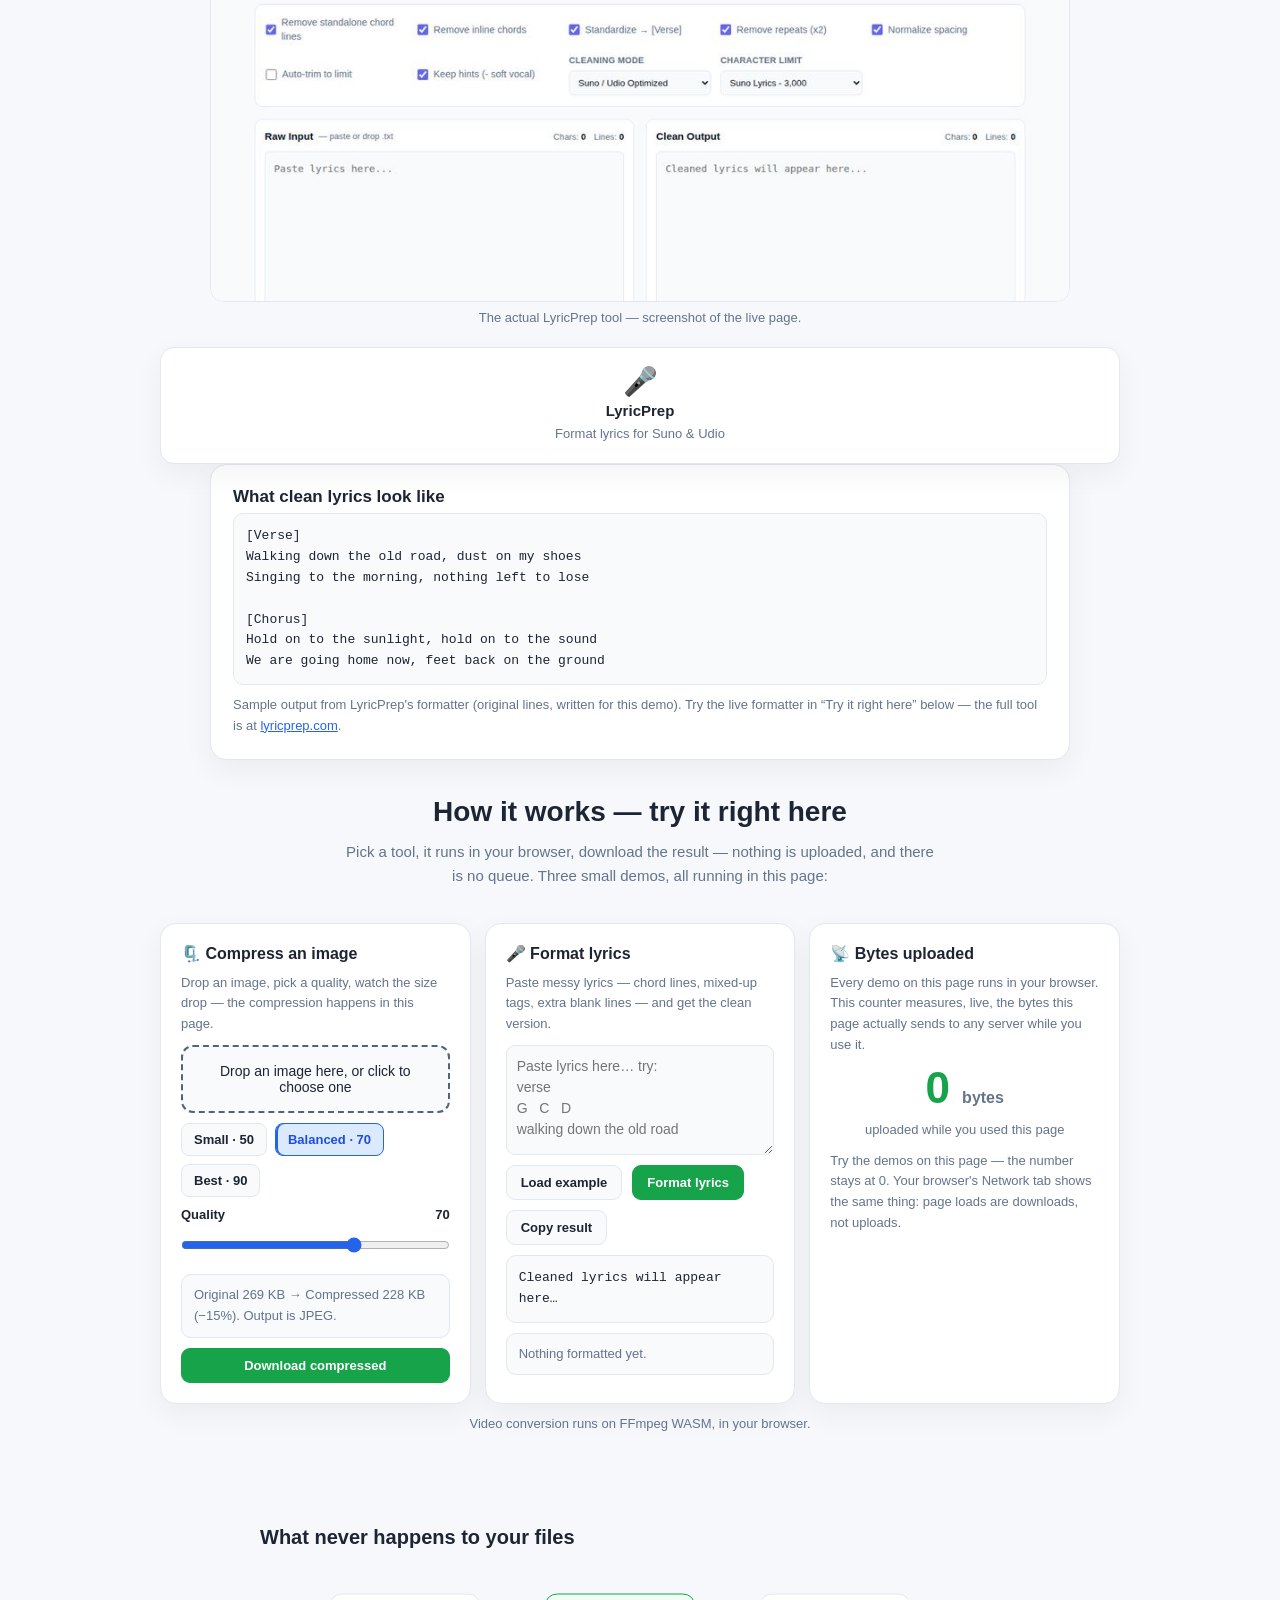
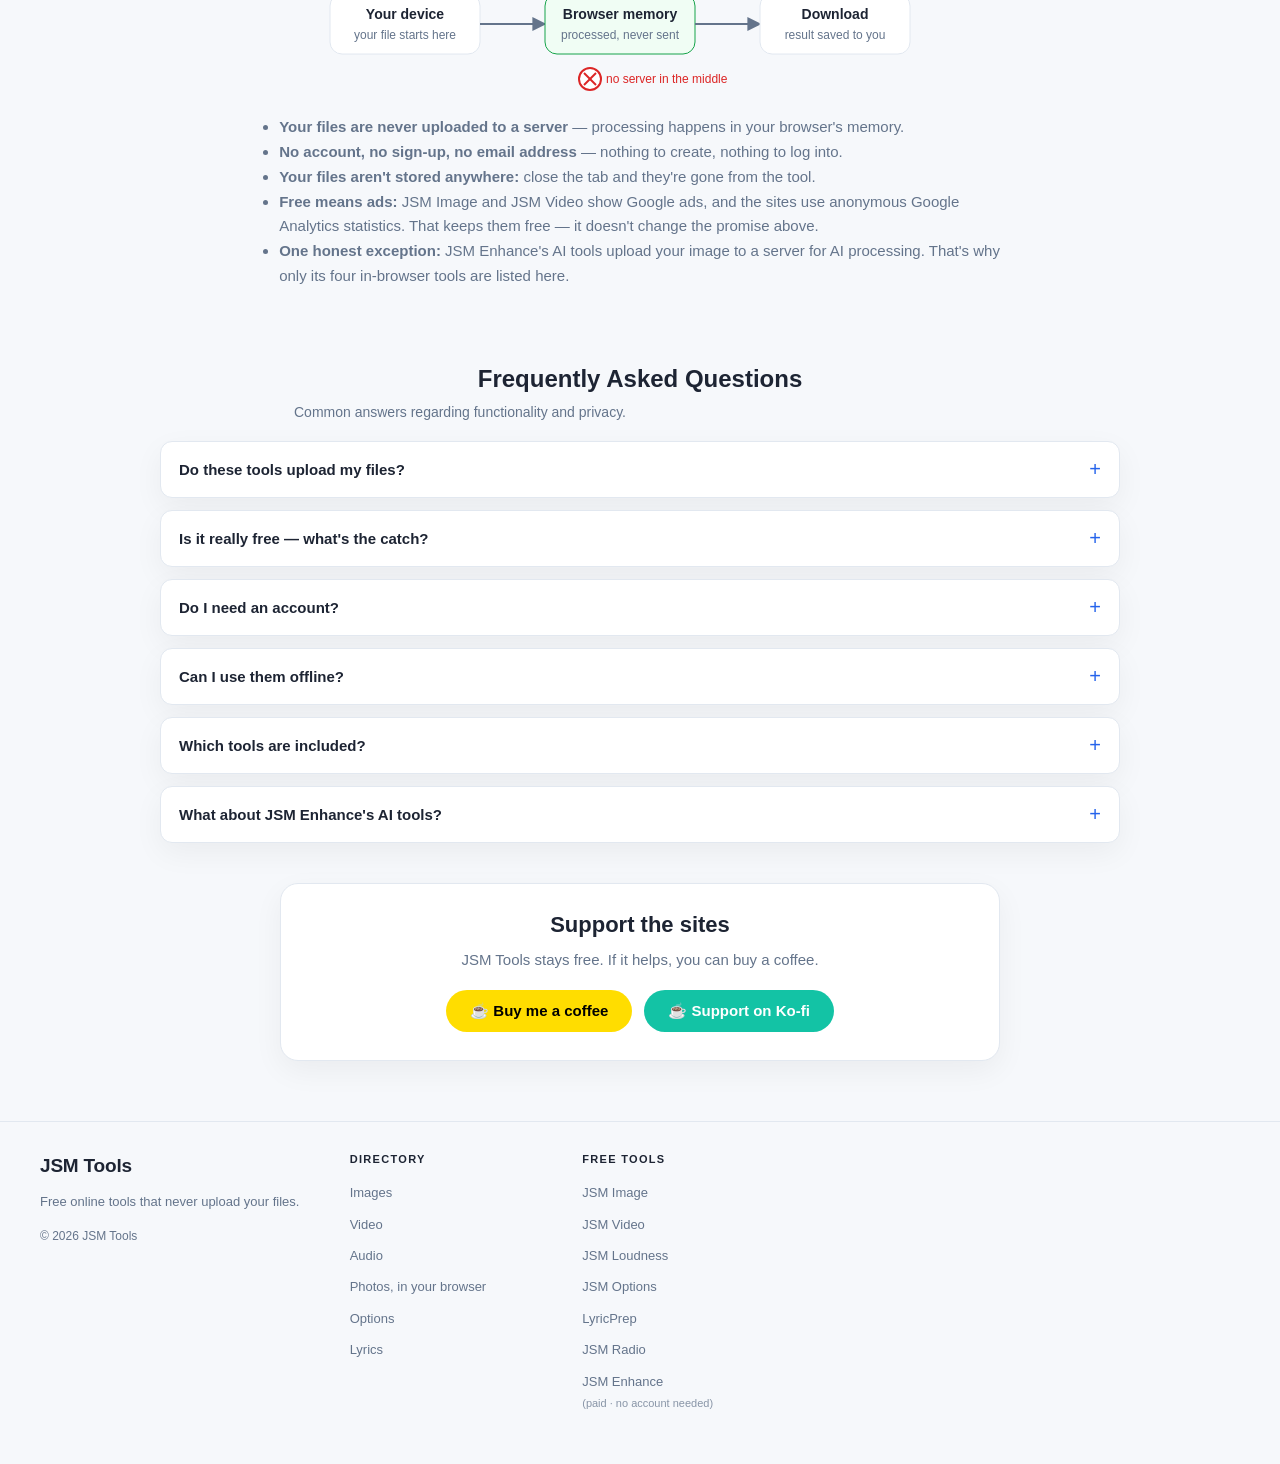
==== commit fa514a0a: "Add Ko-Fi button (ko-fi.com/jsmtools) beside Buy Me a Coffee in Support section" ====
--- a/index.html
+++ b/index.html
@@ -18,7 +18,7 @@
 <meta name="twitter:description" content="Resize images, convert video, measure loudness, format lyrics and more — free in your browser. No uploads, no account — your files never leave your device.">
 <meta property="og:image" content="https://jsm-tools.com/assets/shot-image.jpg">
 <meta property="og:image:alt" content="JSM Image — the actual tool, with a before and after photo slider">
-<link rel="stylesheet" href="styles.css?v=20261024a">
+<link rel="stylesheet" href="styles.css?v=20261024b">
 <style>
 .content-page{max-width:800px;margin:0 auto;padding:28px 20px 60px}
 .content-page h1{font-size:clamp(1.6rem,3vw,2.1rem);line-height:1.25;margin:0 0 12px;color:var(--text)}
@@ -109,7 +109,7 @@
 .journey-v{display:none}
 /* P7: the Enhance AI note gets real presence (same size as card text) */
 .group-note{max-width:640px;margin:-6px auto 0;background:var(--soft);border:1px solid var(--border);border-radius:10px;padding:12px 16px;color:var(--text);font-size:13px;line-height:1.6;text-align:center}
-/* Support: room for a second button (Ko-Fi, URL owed) */
+/* Support: BMC + Ko-Fi buttons side by side */
 .support-btns{display:flex;gap:12px;justify-content:center;flex-wrap:wrap;margin-top:6px}
 @media(max-width:600px){.hero-proof{margin-top:16px}.demo-panel{padding:16px}.bytes-num{font-size:36px}.journey-h{display:none}.journey-v{display:block}}
 </style>
@@ -484,7 +484,7 @@
     <p>JSM Tools stays free. If it helps, you can buy a coffee.</p>
     <div class="support-btns">
       <a class="bmc-btn" href="https://www.buymeacoffee.com/memoliro" target="_blank" rel="noopener">&#9749; Buy me a coffee</a>
-      <!-- Ko-Fi button goes here when memoli shares the exact Ko-Fi URL (ko-fi.com/memoliro is a 404 — do not guess it). -->
+      <a class="kofi-btn" href="https://ko-fi.com/jsmtools" target="_blank" rel="noopener">&#9749; Support on Ko-fi</a>
     </div>
   </div>
 </section>
--- a/styles.css
+++ b/styles.css
@@ -520,6 +520,8 @@
 .support-card p{color:var(--muted);font-size:15px;line-height:1.6;margin-bottom:18px}
 .bmc-btn{display:inline-flex;align-items:center;gap:8px;background:#FFDD00;color:#000!important;font-weight:700;font-size:15px;padding:12px 24px;border-radius:999px;text-decoration:none;transition:transform .15s ease,box-shadow .15s ease}
 .bmc-btn:hover{transform:translateY(-1px);box-shadow:0 6px 18px rgba(0,0,0,.15)}
+.kofi-btn{display:inline-flex;align-items:center;gap:8px;background:#13c3a5;color:#fff!important;font-weight:700;font-size:15px;padding:12px 24px;border-radius:999px;text-decoration:none;transition:transform .15s ease,box-shadow .15s ease}
+.kofi-btn:hover{transform:translateY(-1px);box-shadow:0 6px 18px rgba(0,0,0,.15)}
 
 /* ===== Header nav: Privacy dropdown + hamburger (2026-10-05) ===== */
 .header-actions nav .nav-drop{position:relative}
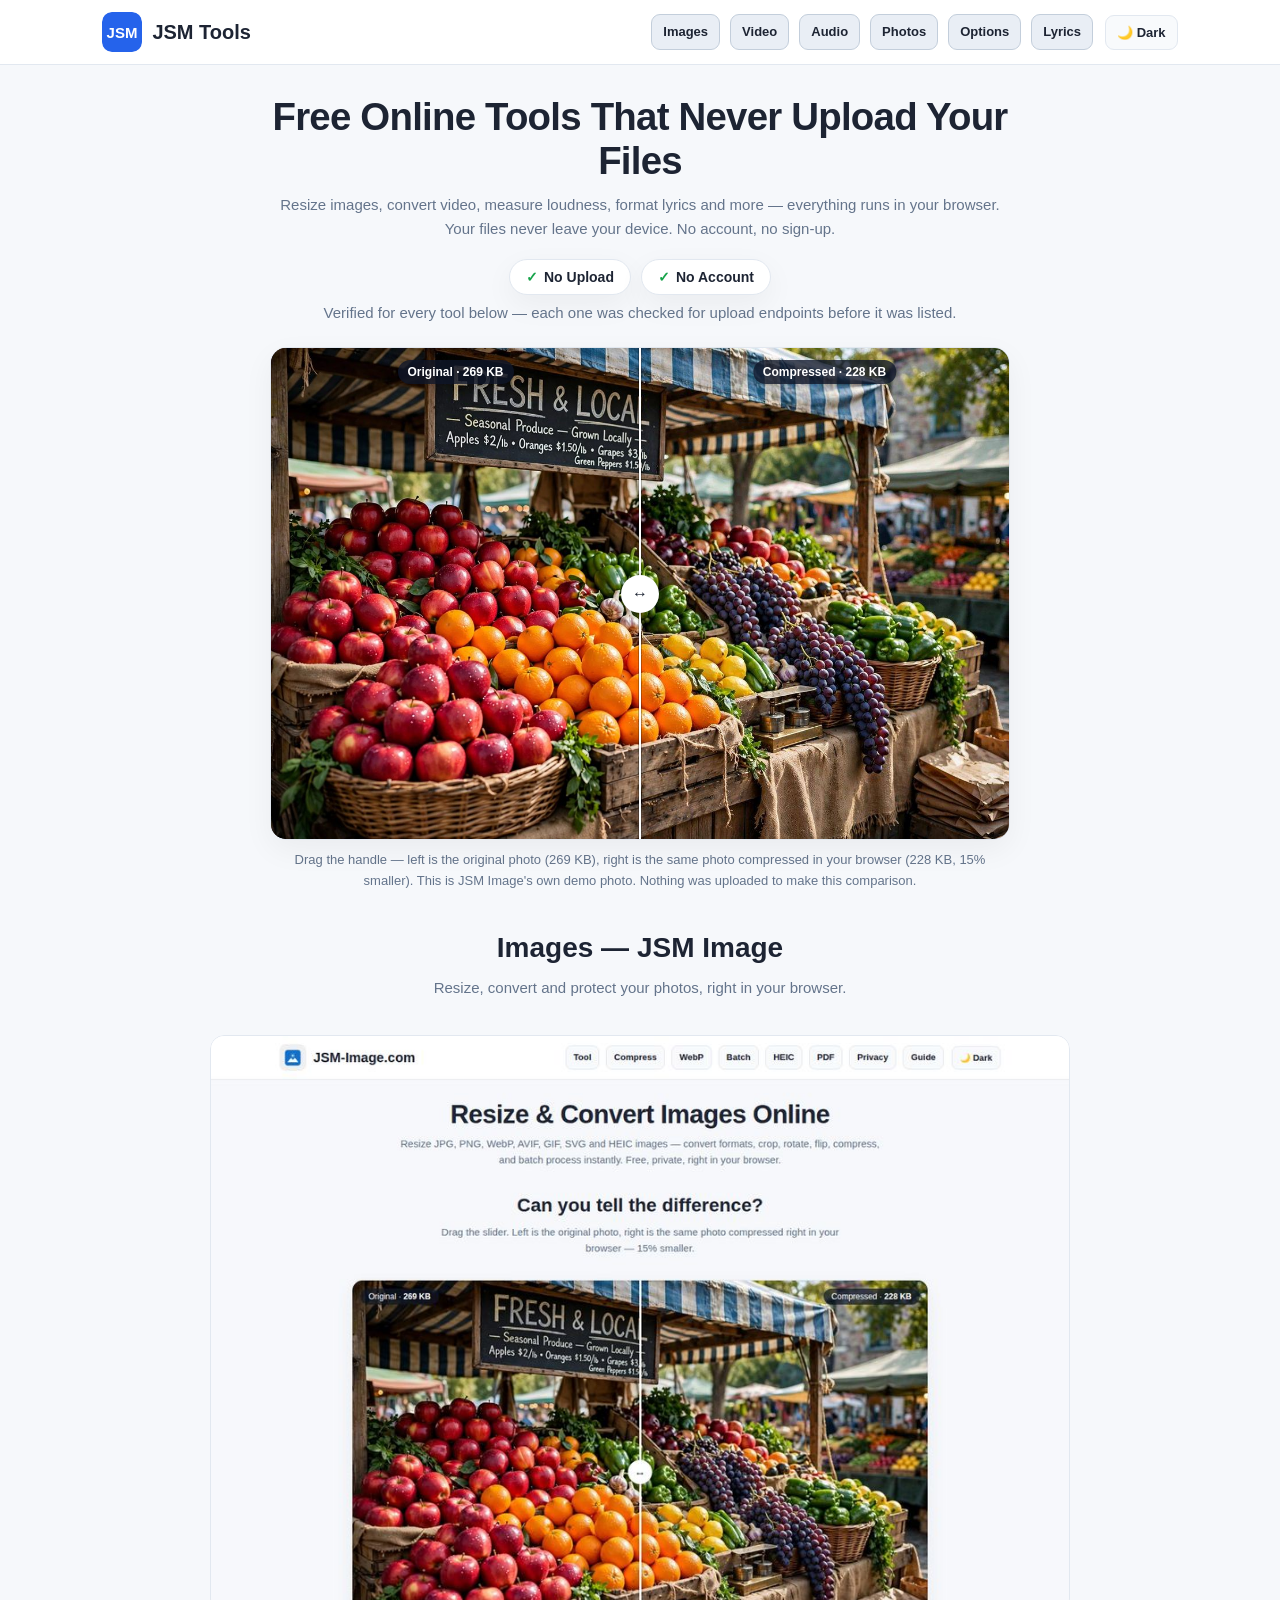
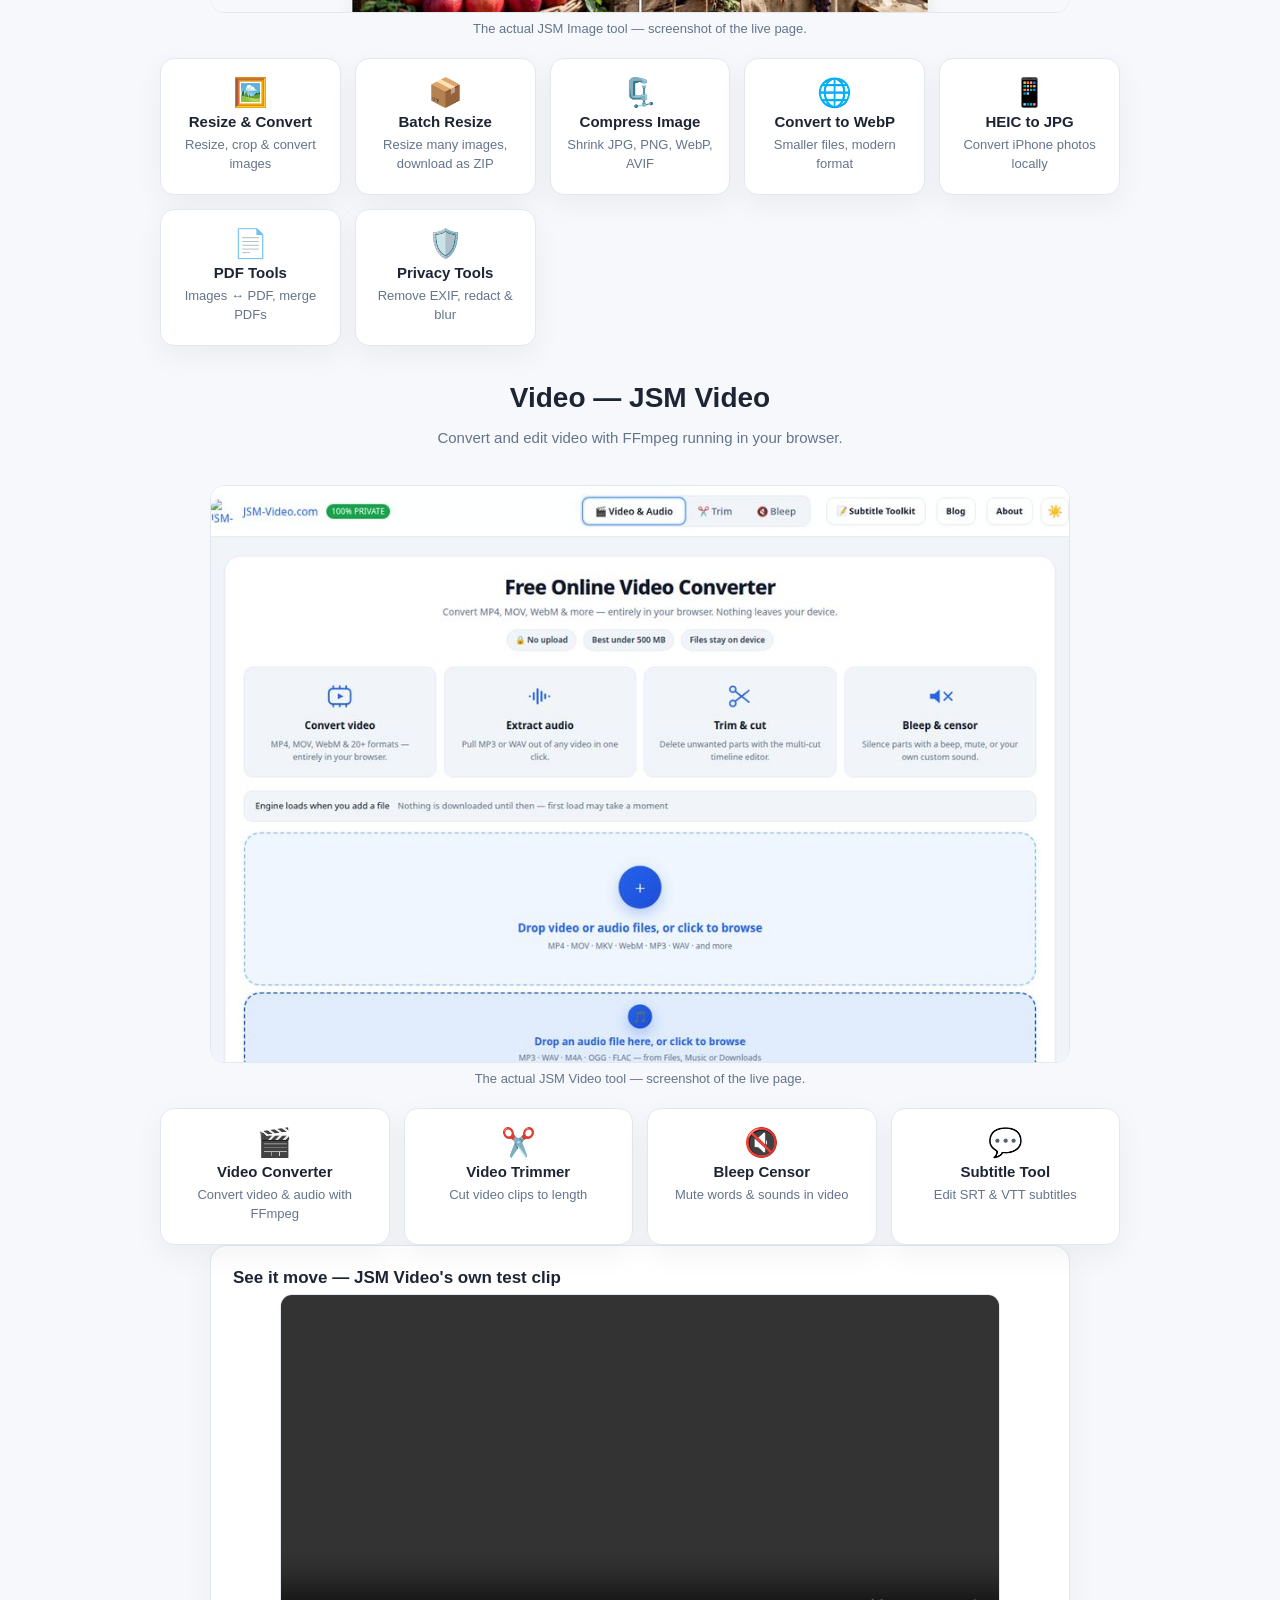
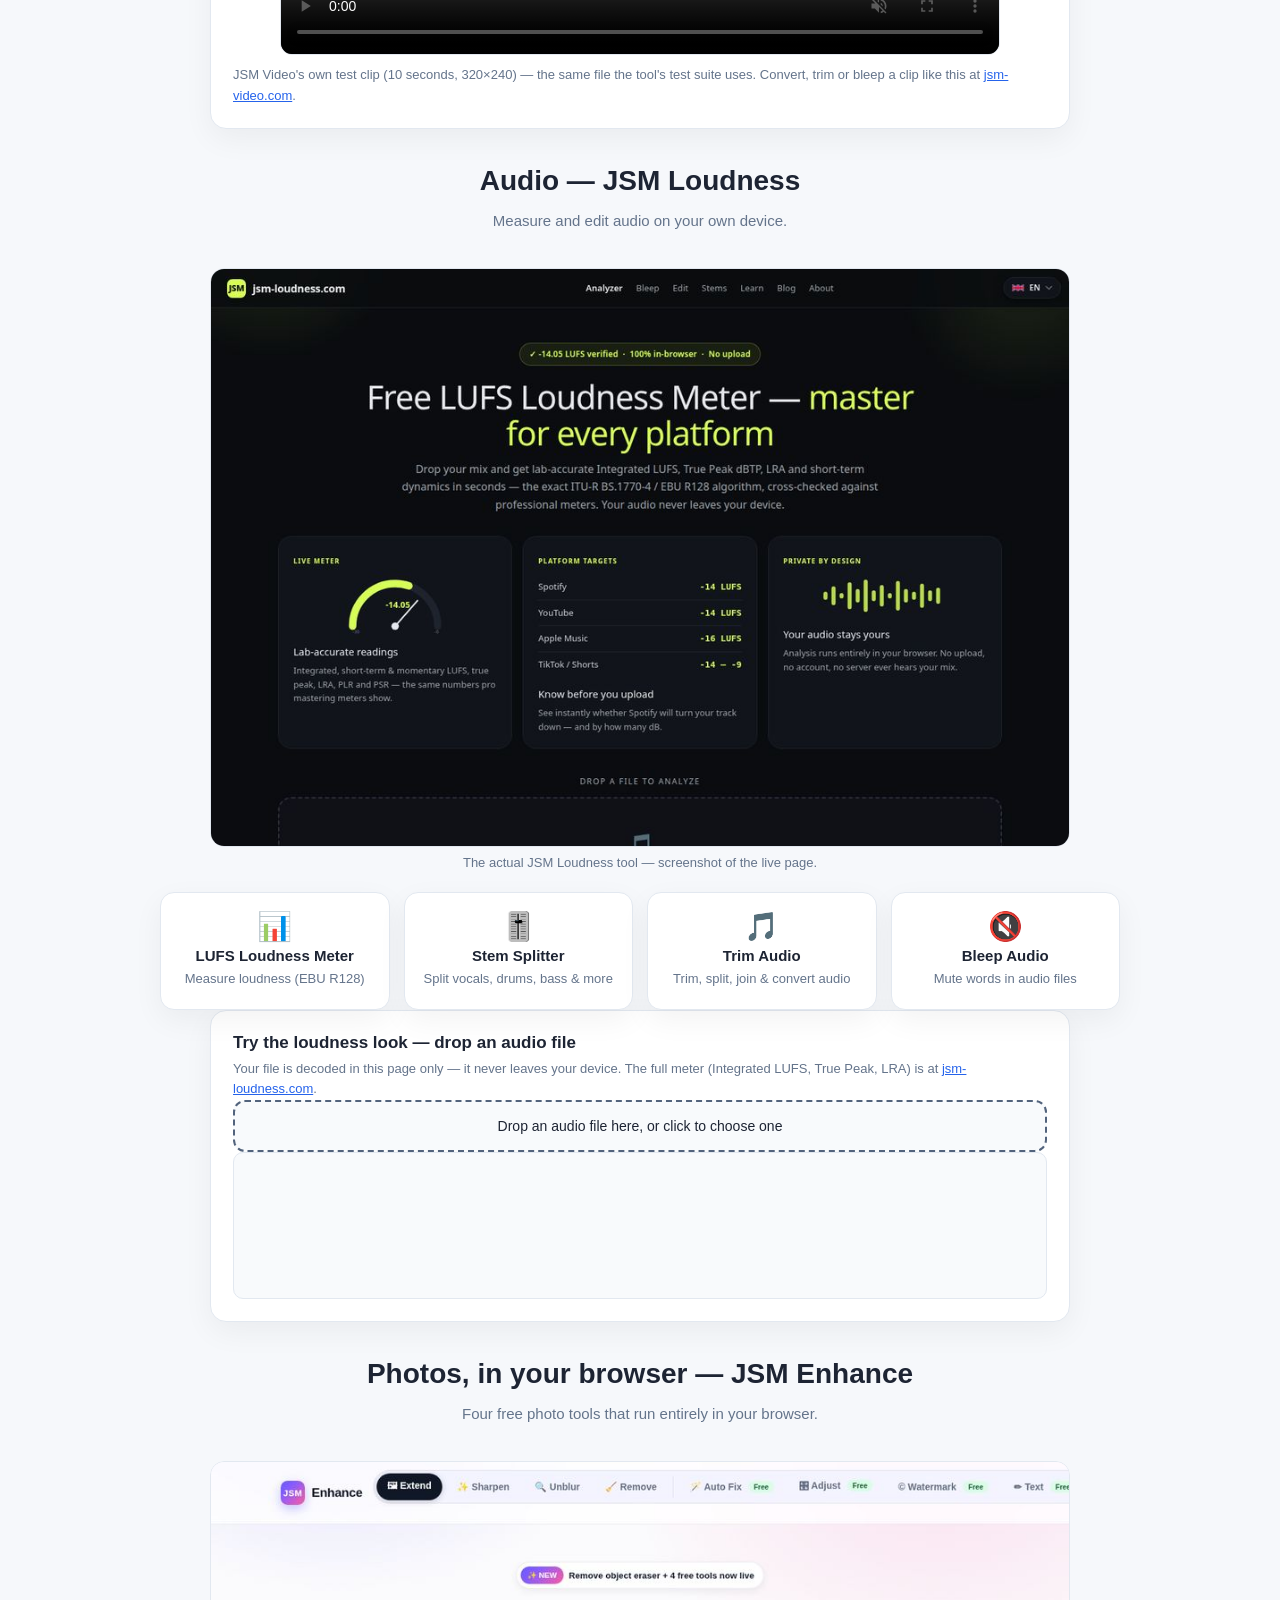
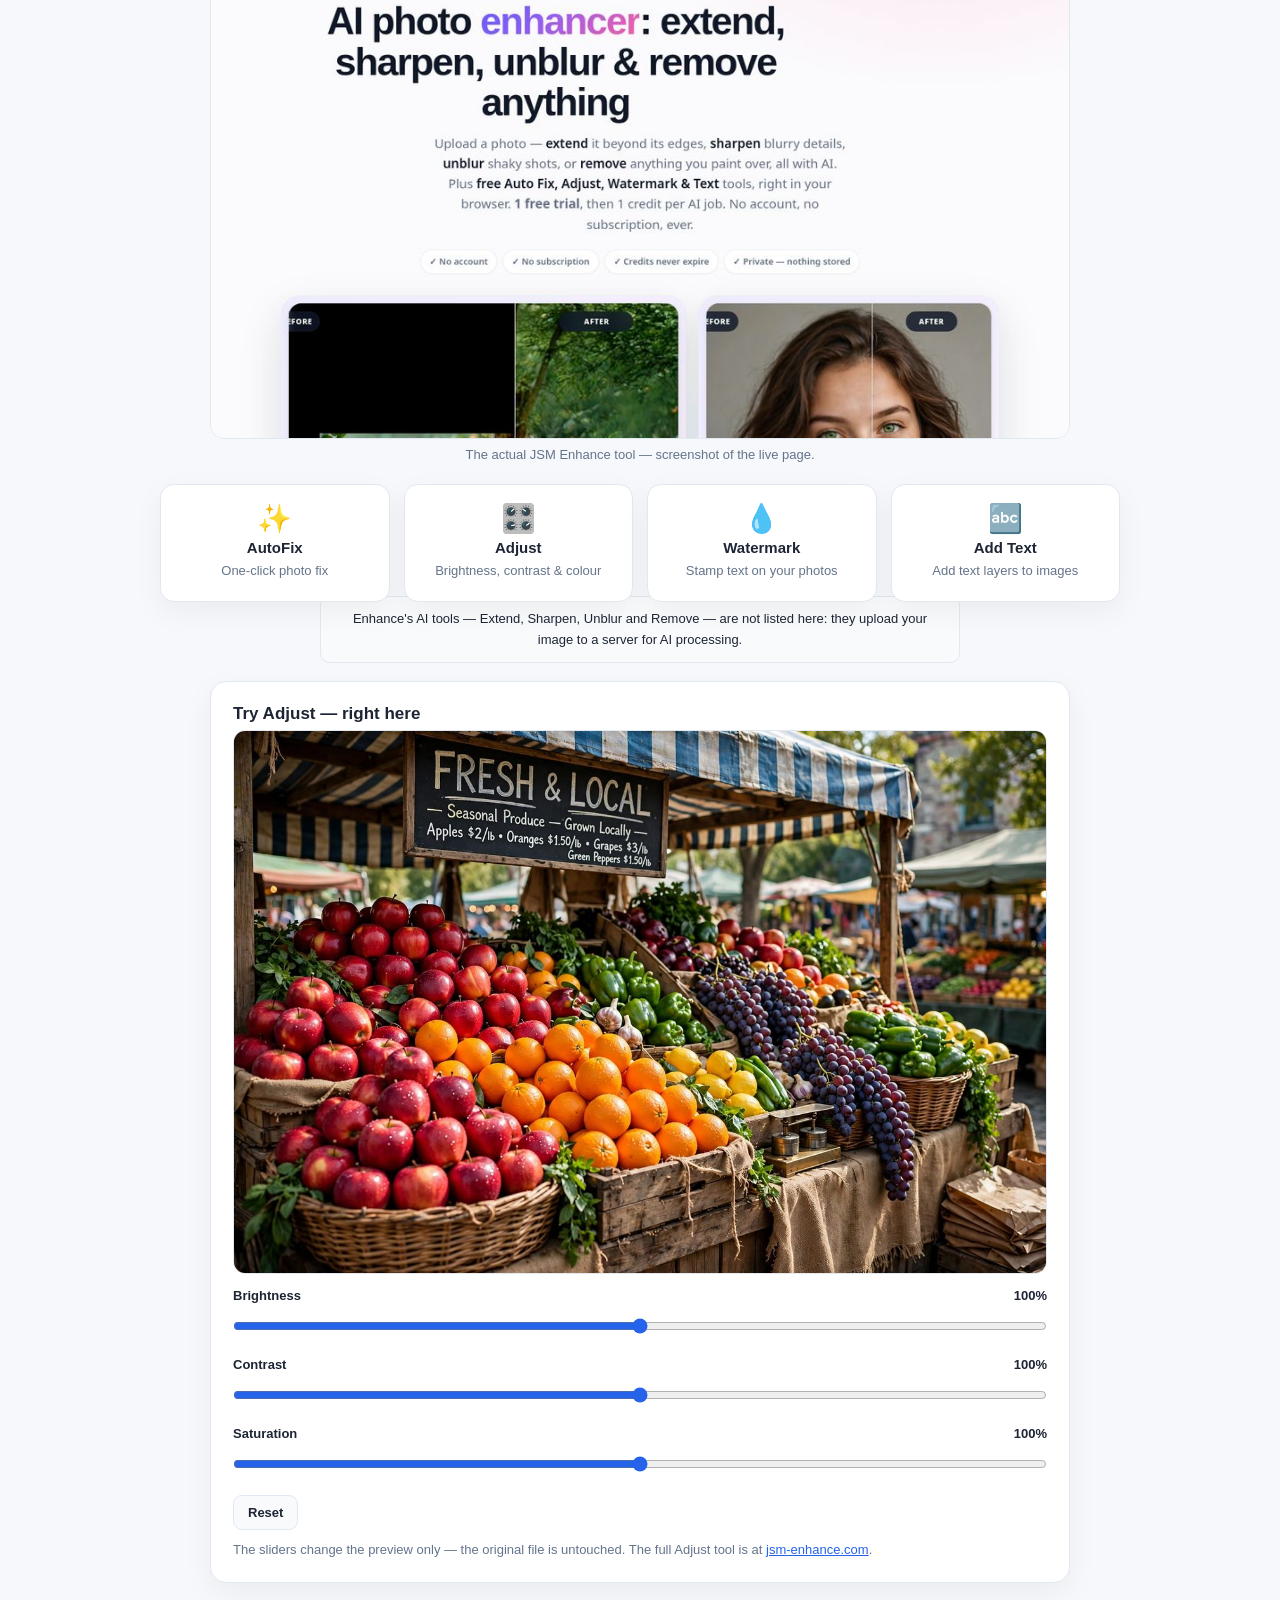
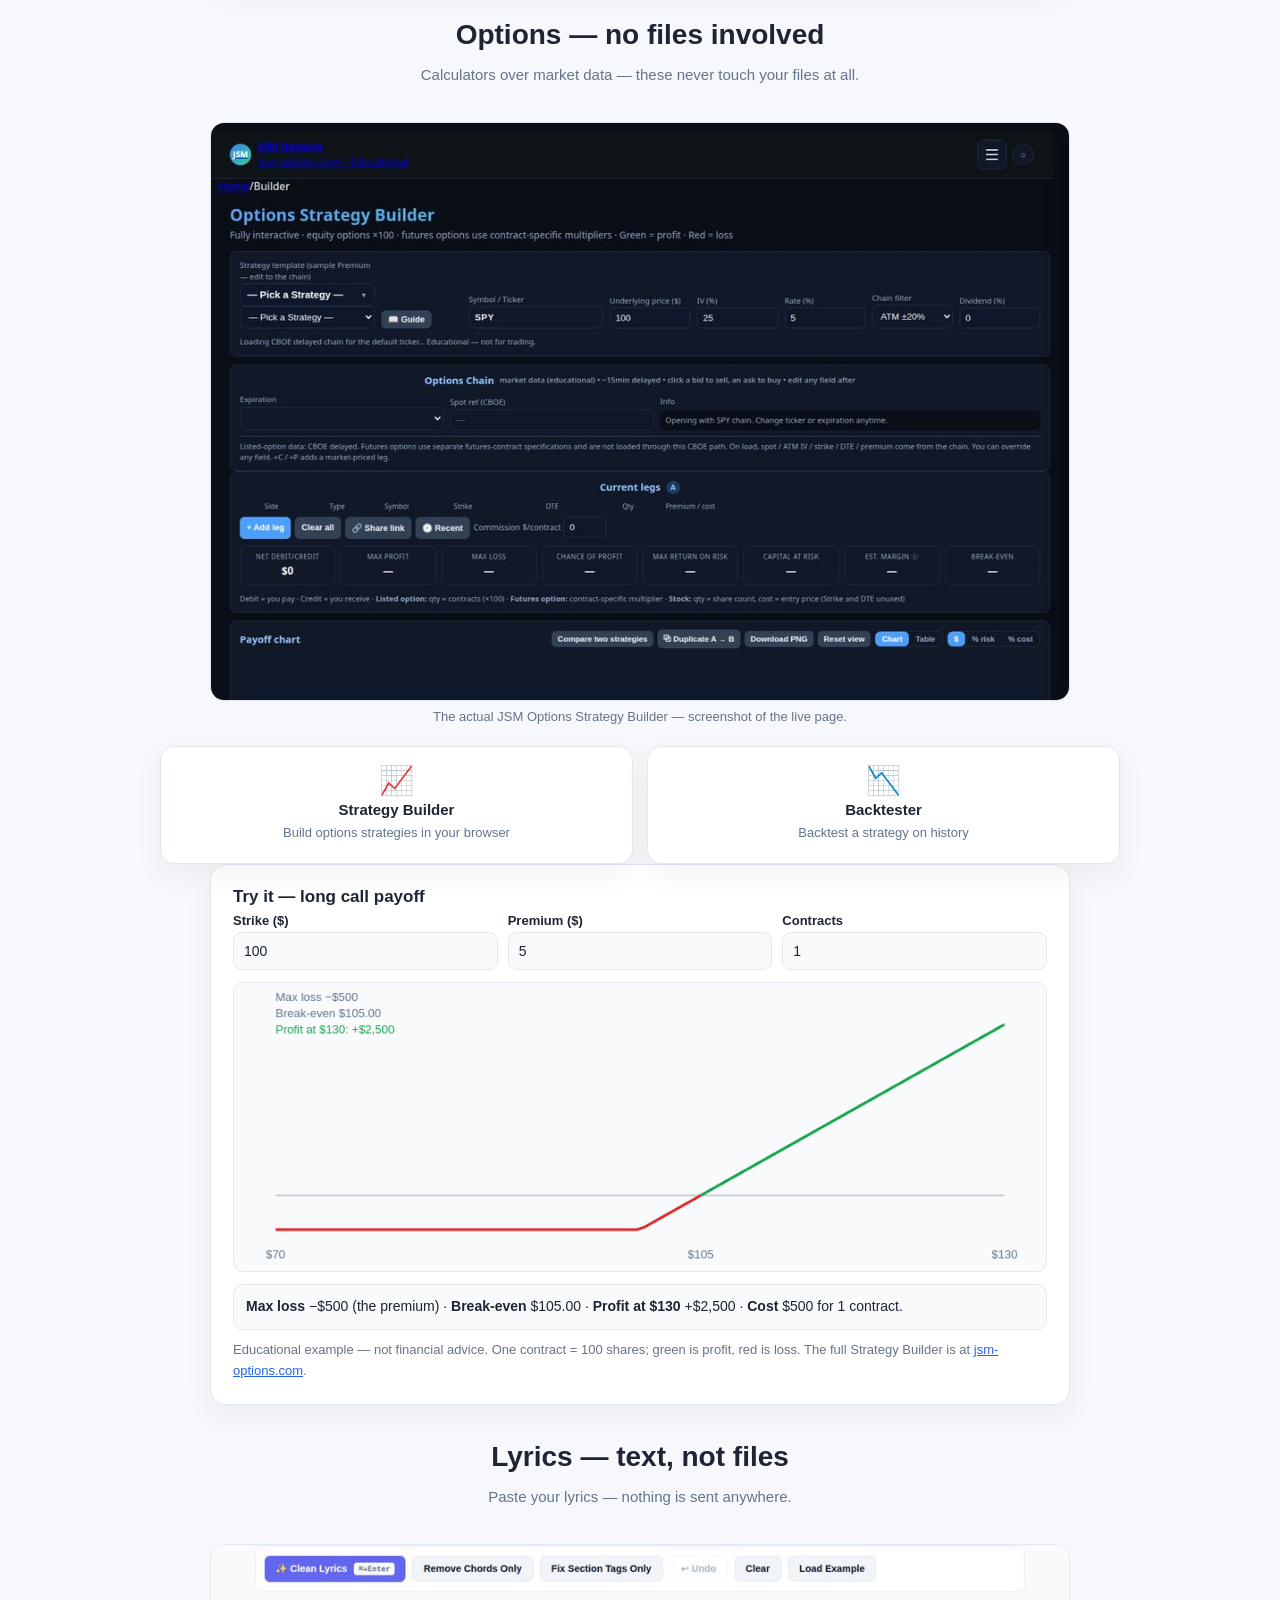
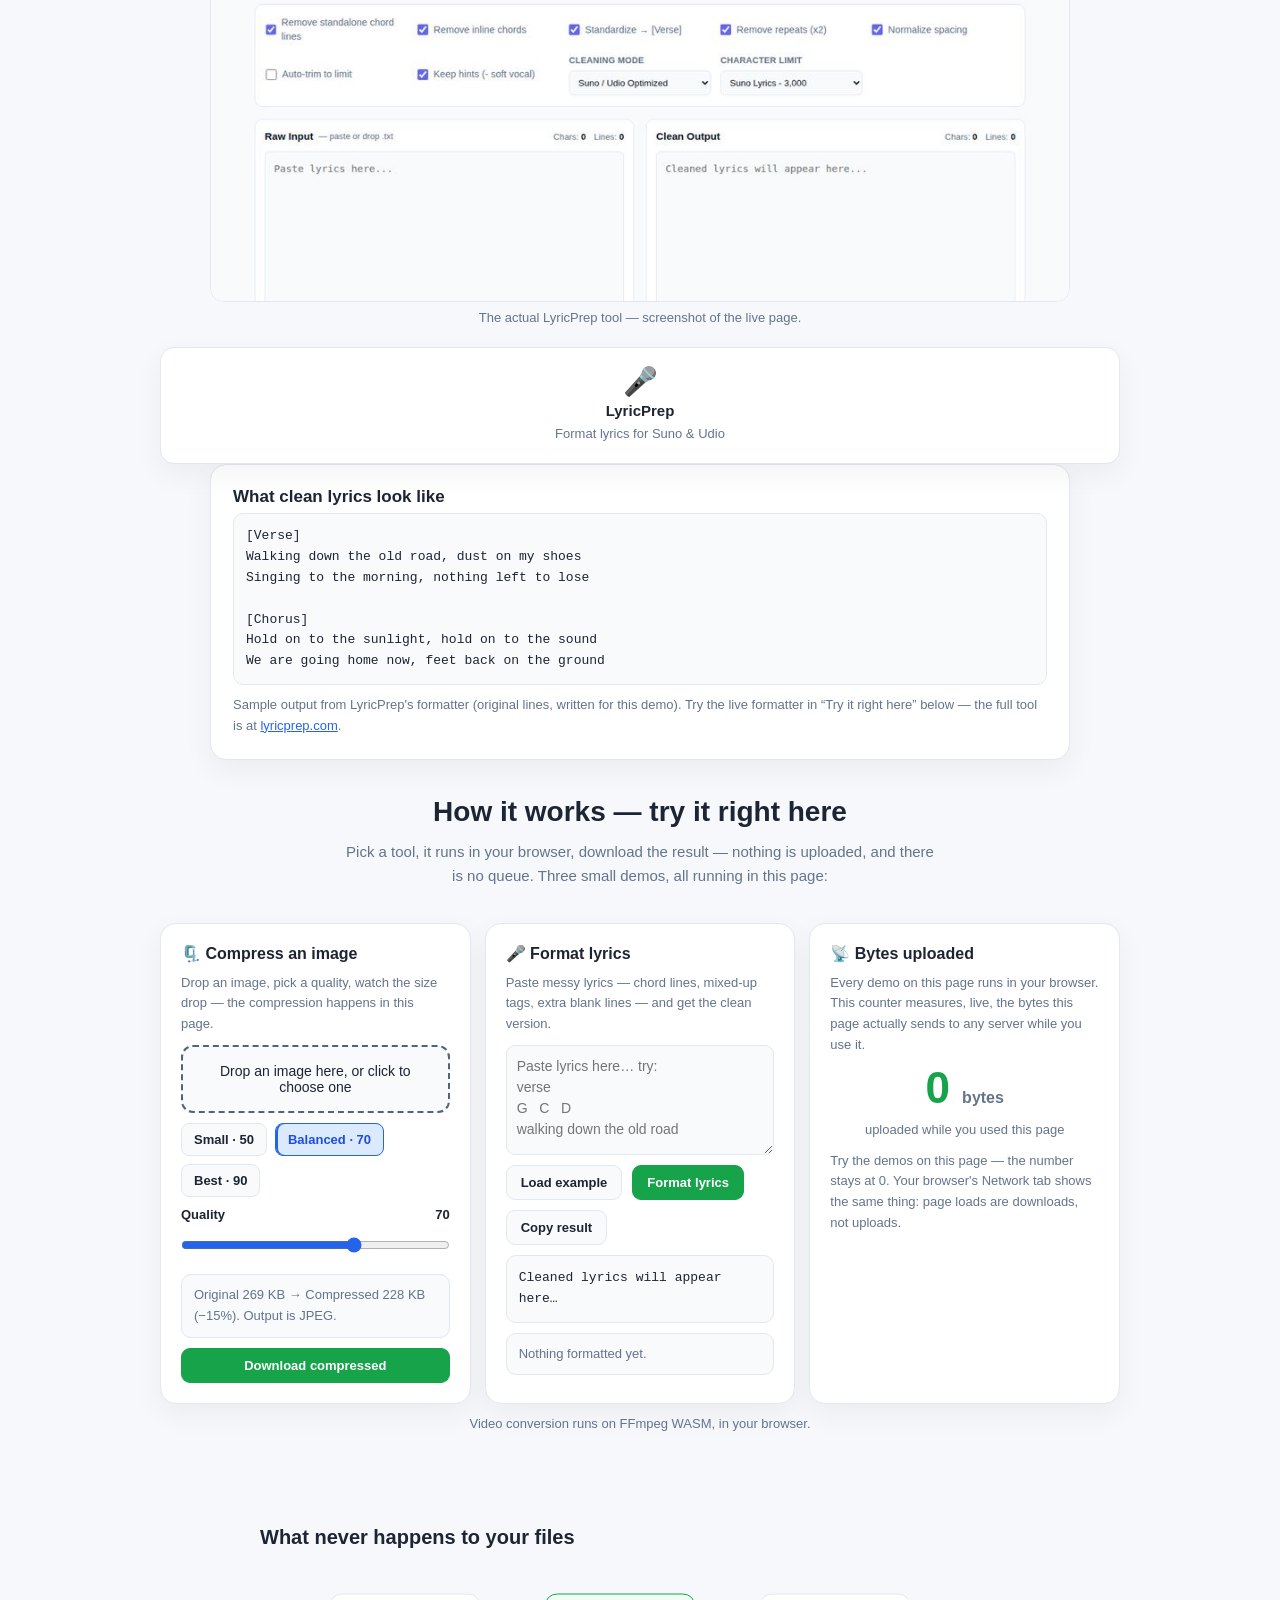
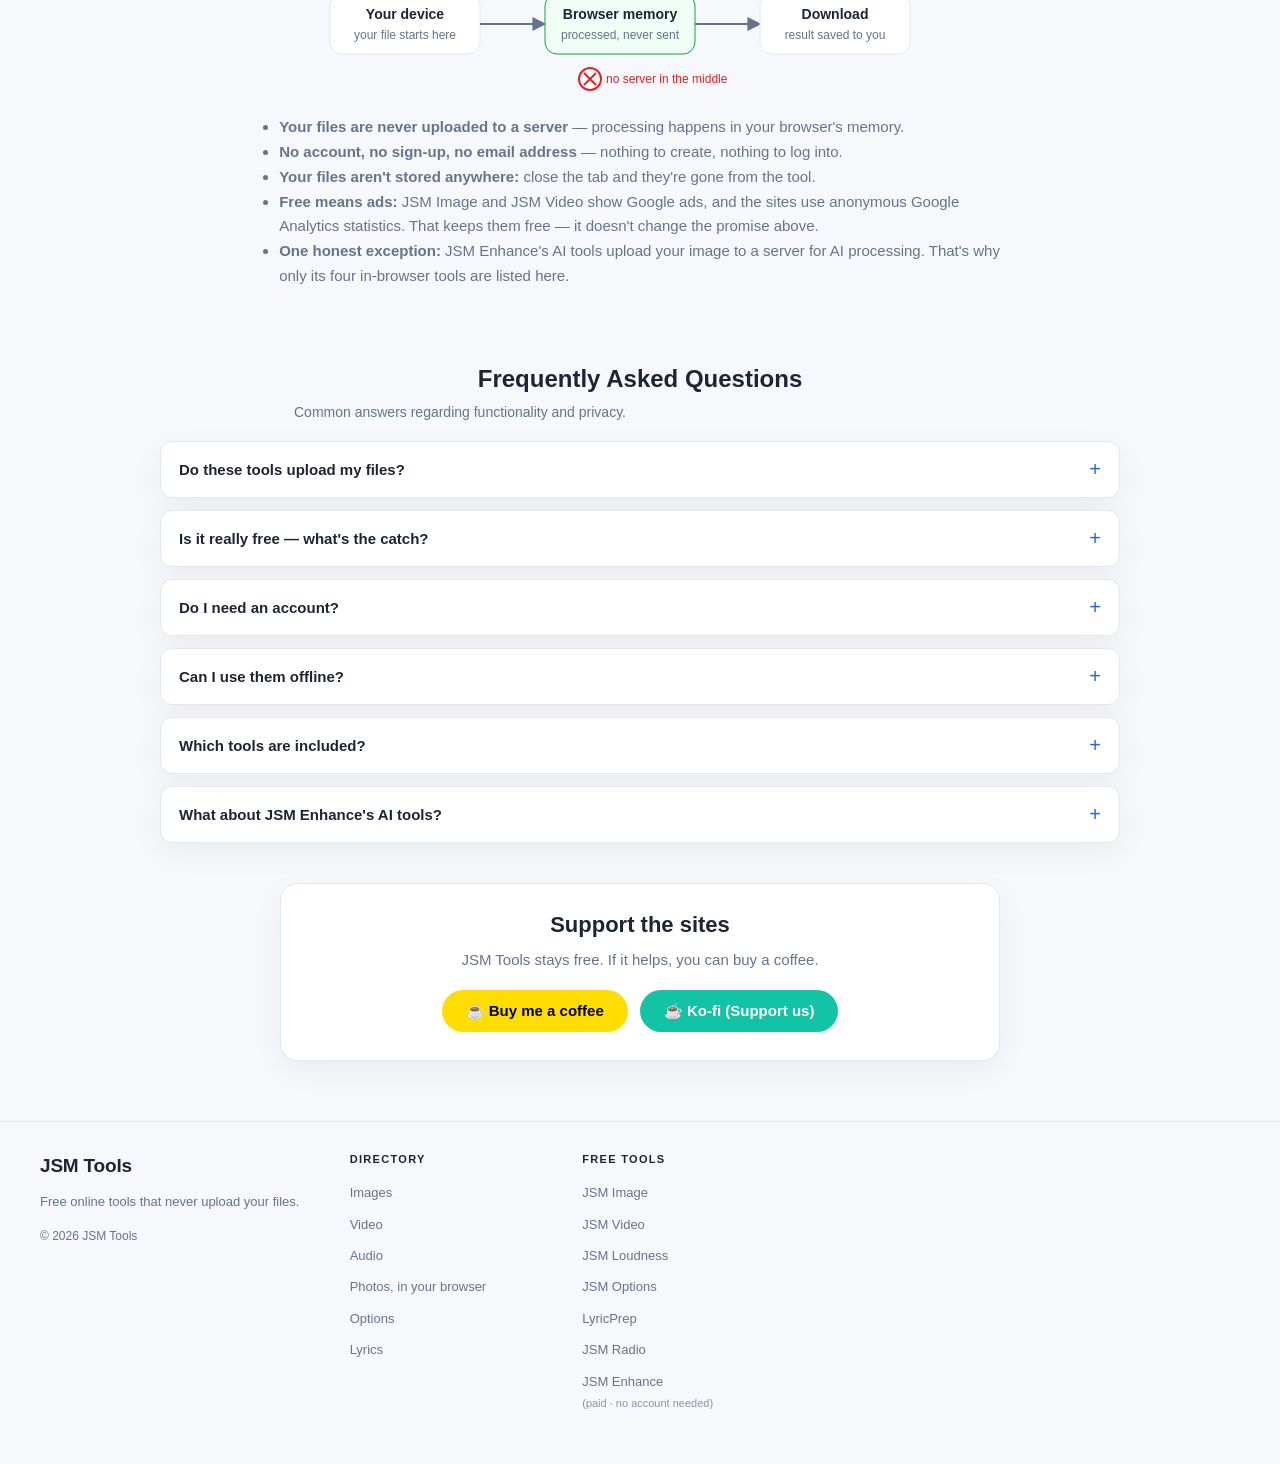
==== commit 1dd0bae1: "Relabel Ko-fi button to 'Ko-fi (Support us)'" ====
--- a/index.html
+++ b/index.html
@@ -484,7 +484,7 @@
     <p>JSM Tools stays free. If it helps, you can buy a coffee.</p>
     <div class="support-btns">
       <a class="bmc-btn" href="https://www.buymeacoffee.com/memoliro" target="_blank" rel="noopener">&#9749; Buy me a coffee</a>
-      <a class="kofi-btn" href="https://ko-fi.com/jsmtools" target="_blank" rel="noopener">&#9749; Support on Ko-fi</a>
+      <a class="kofi-btn" href="https://ko-fi.com/jsmtools" target="_blank" rel="noopener">&#9749; Ko-fi (Support us)</a>
     </div>
   </div>
 </section>
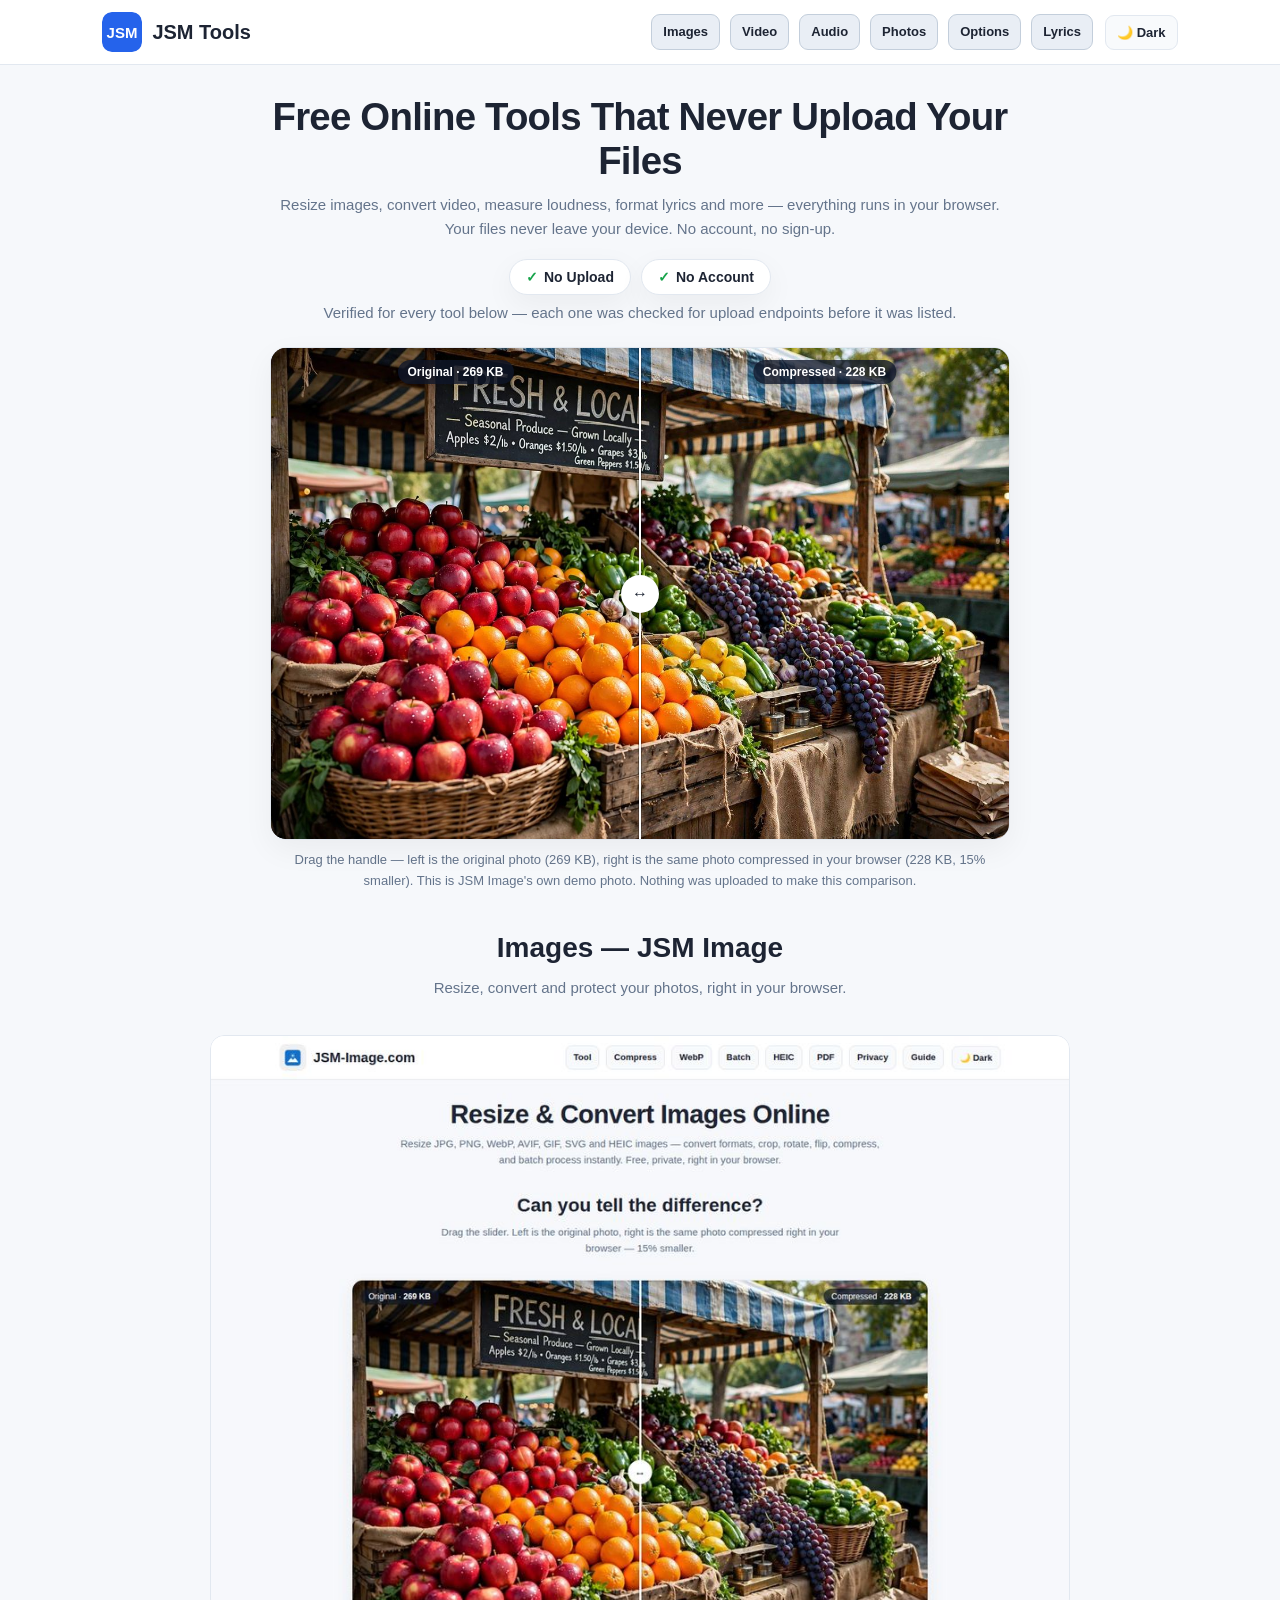
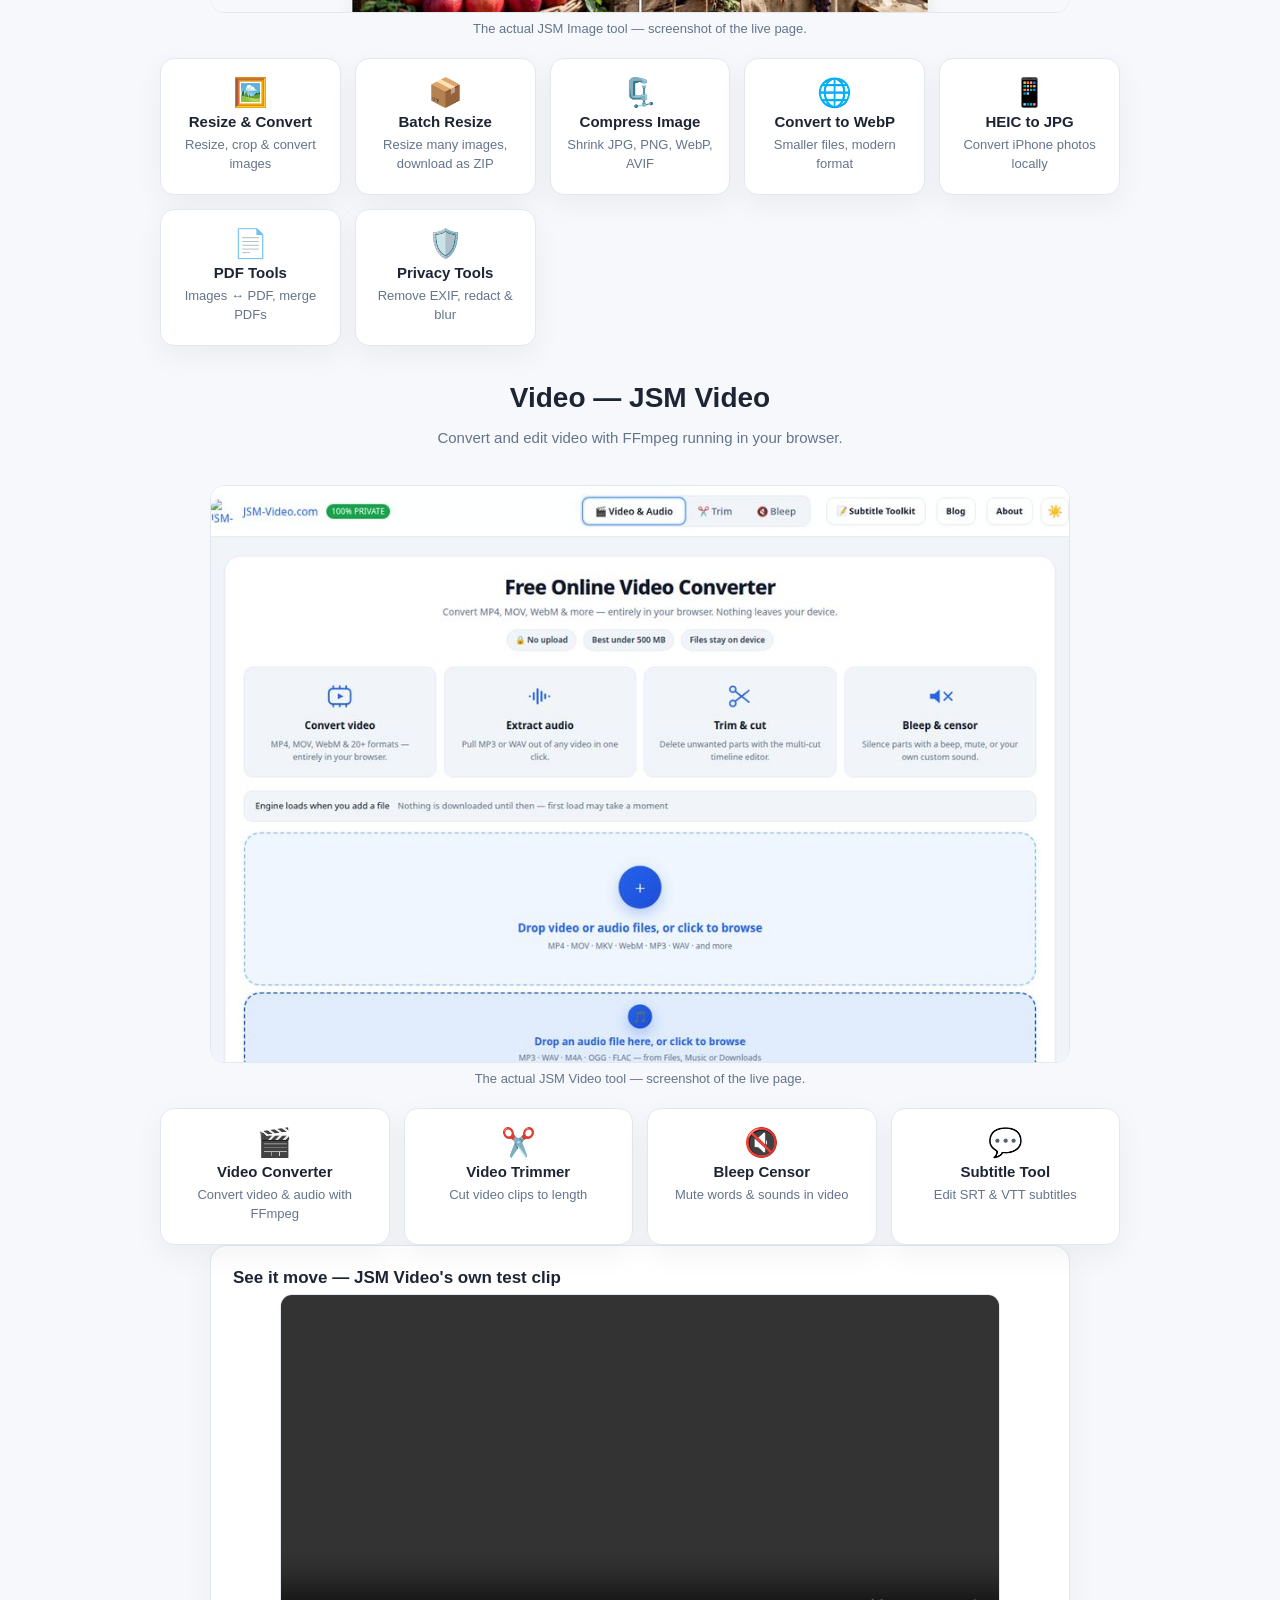
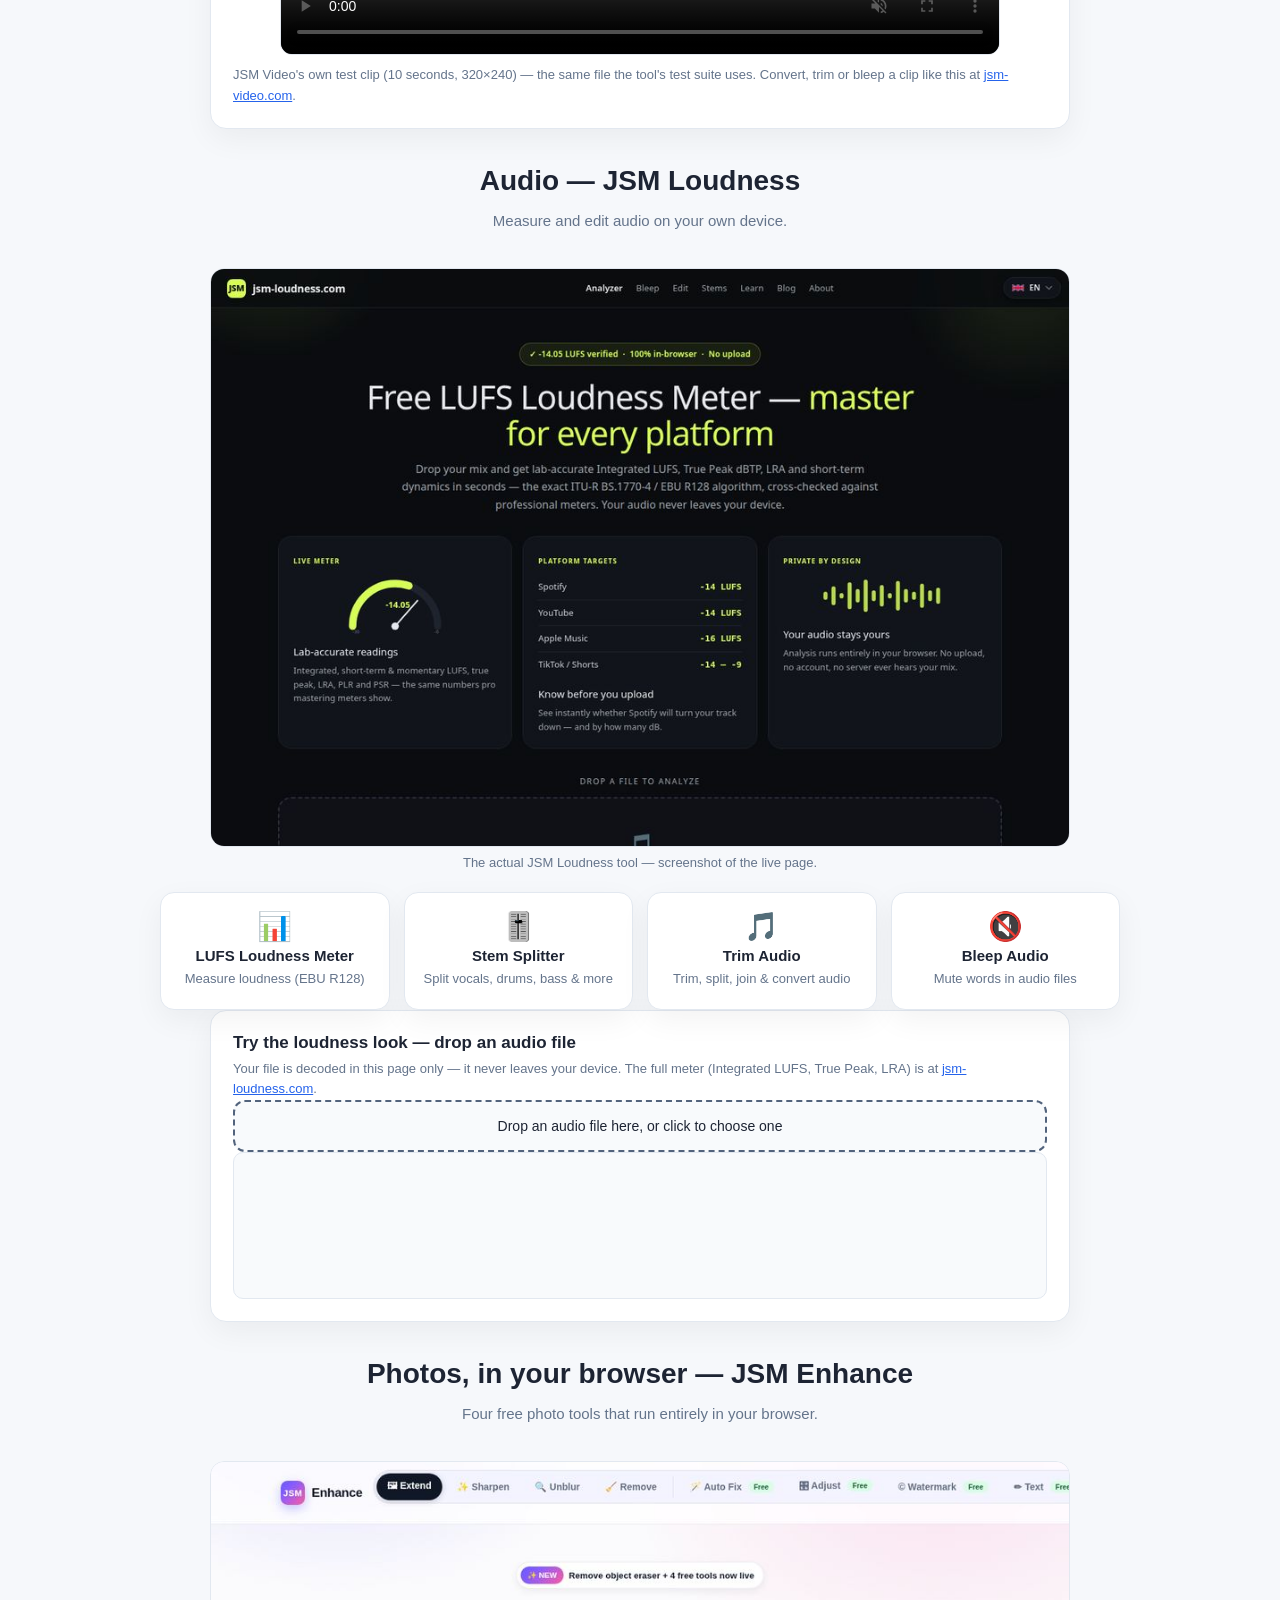
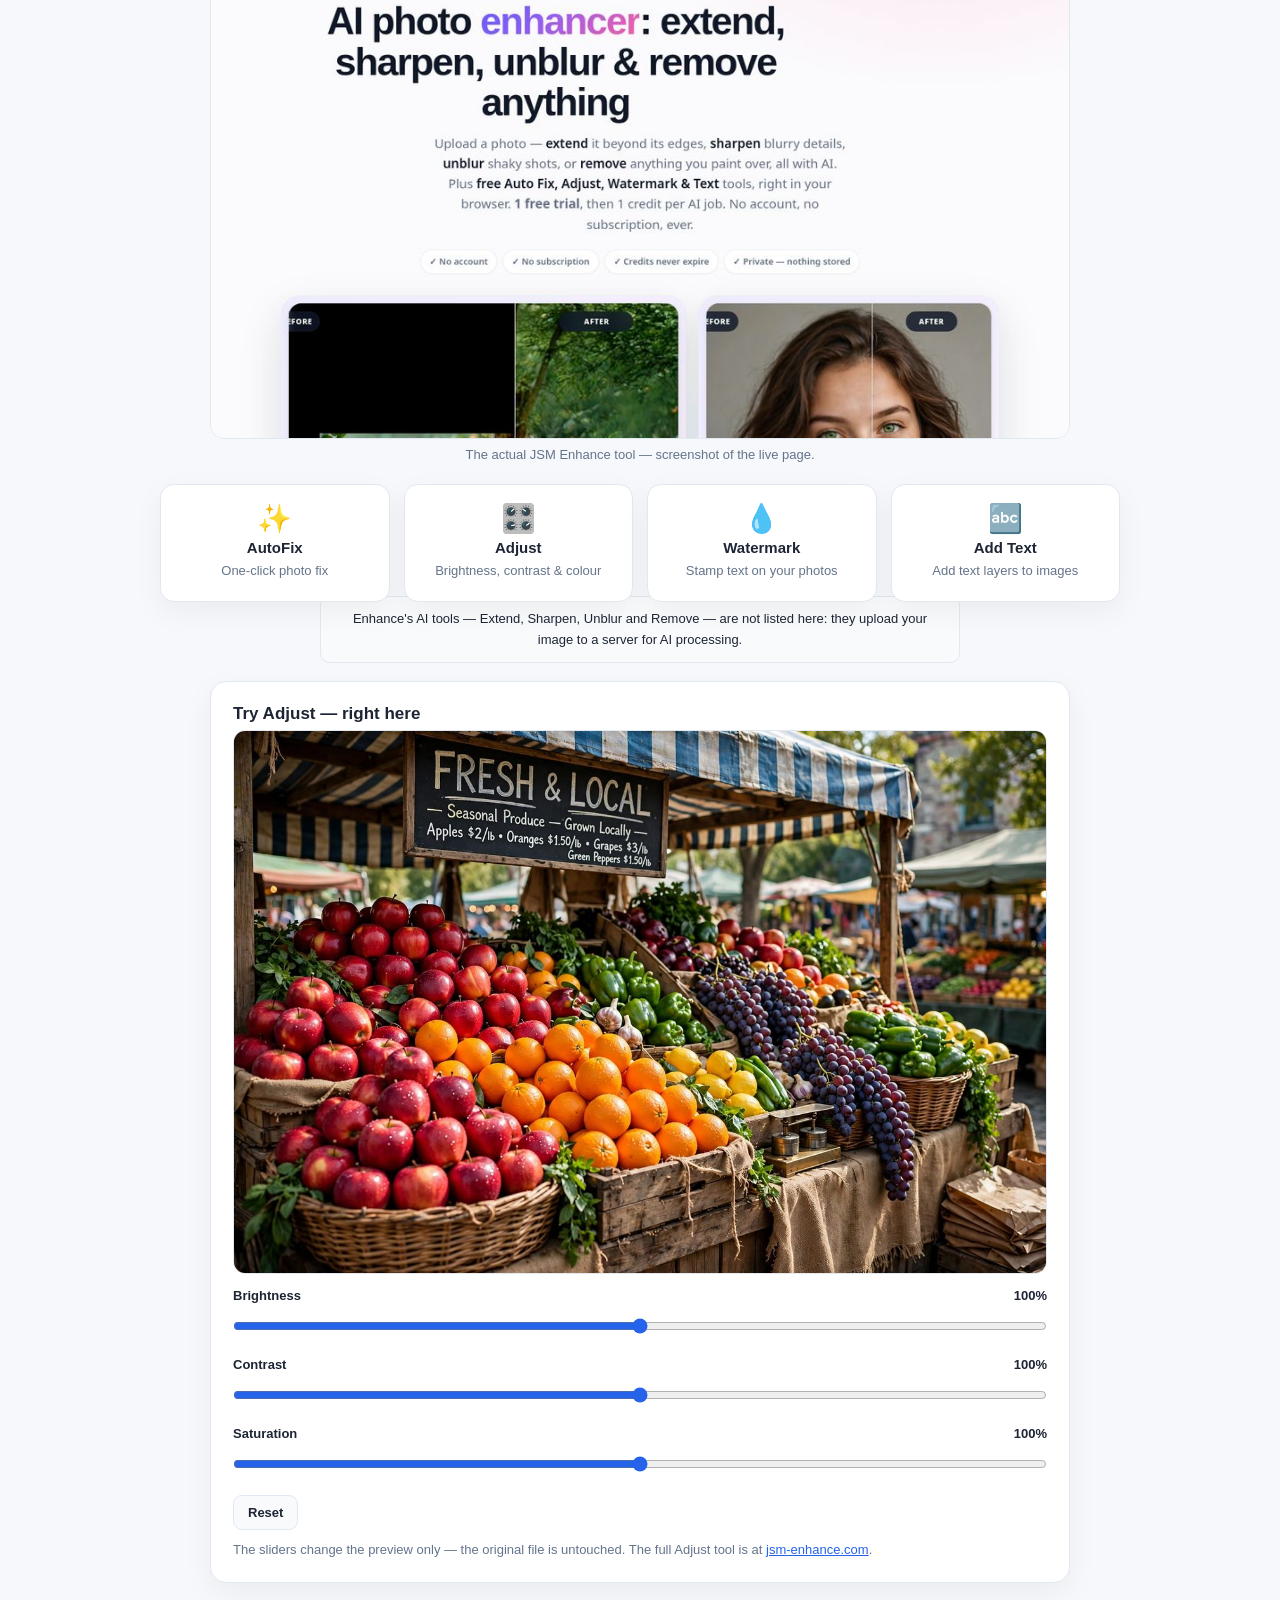
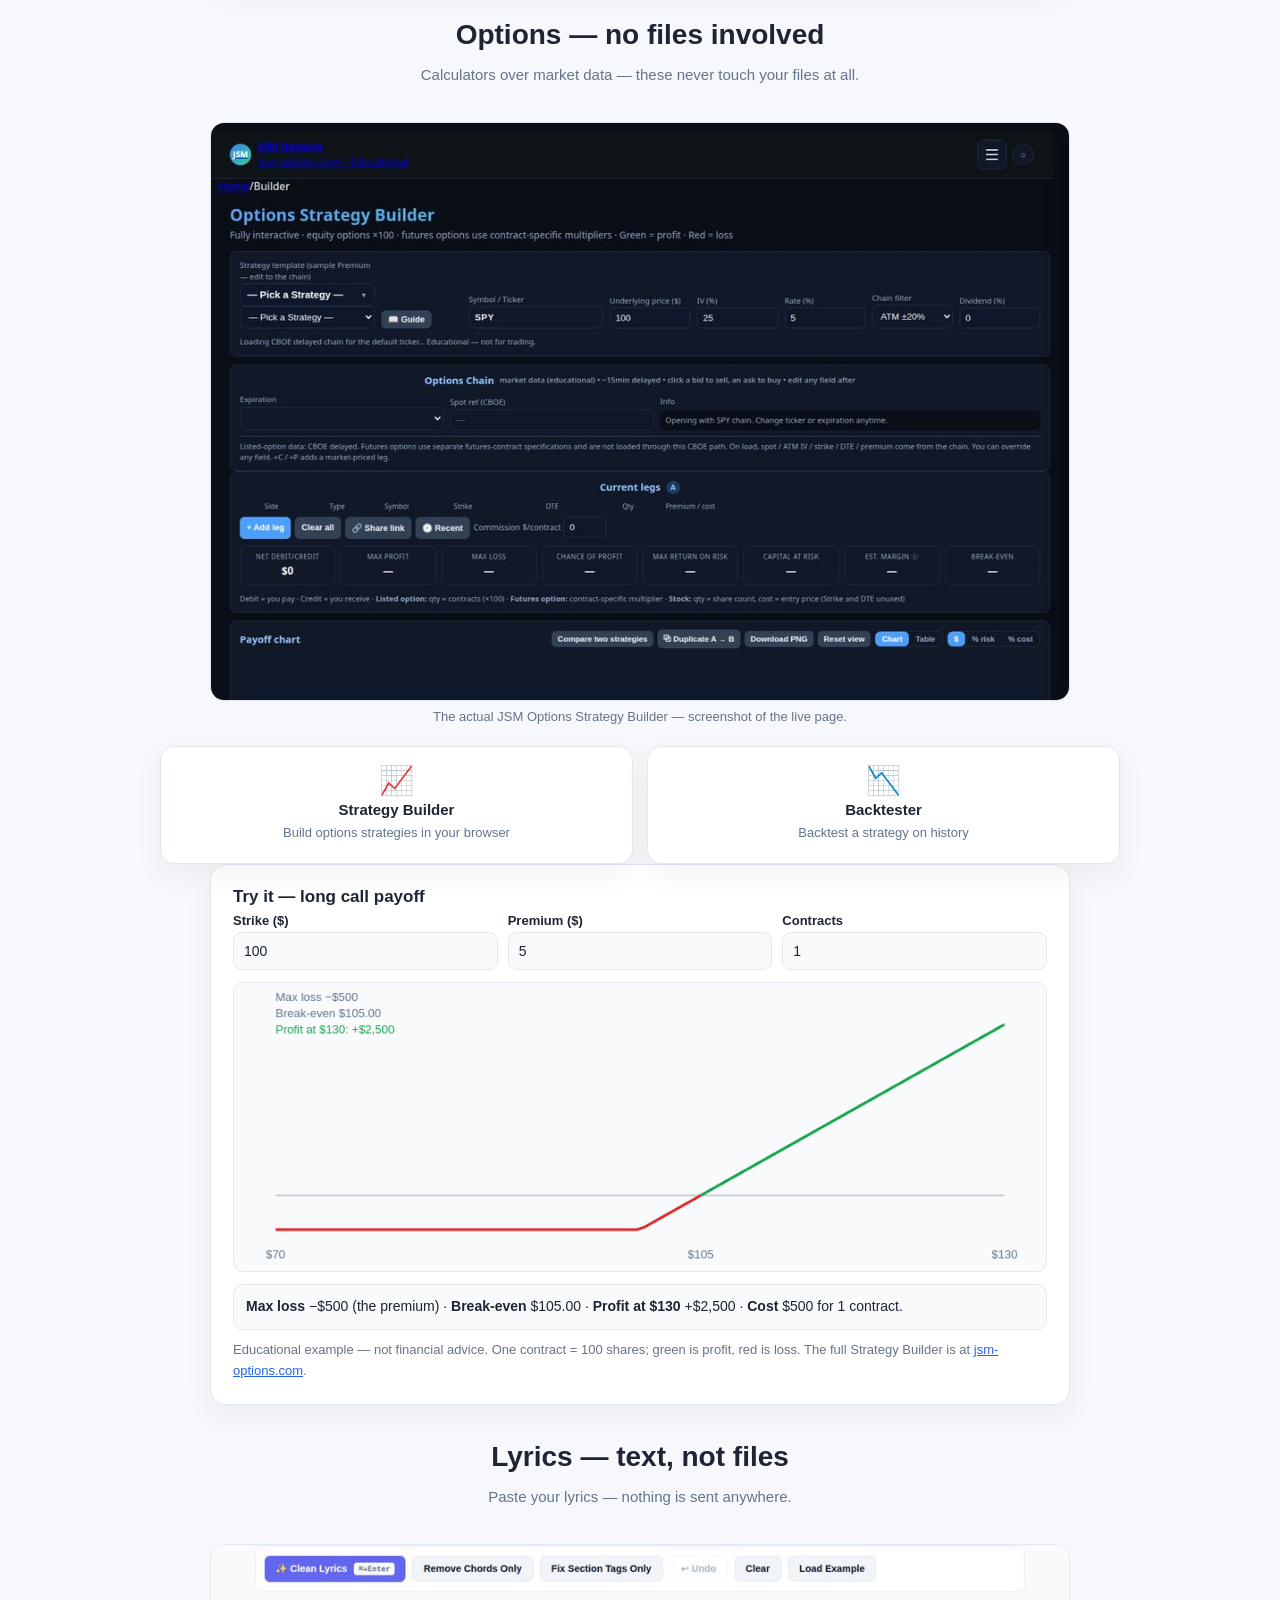
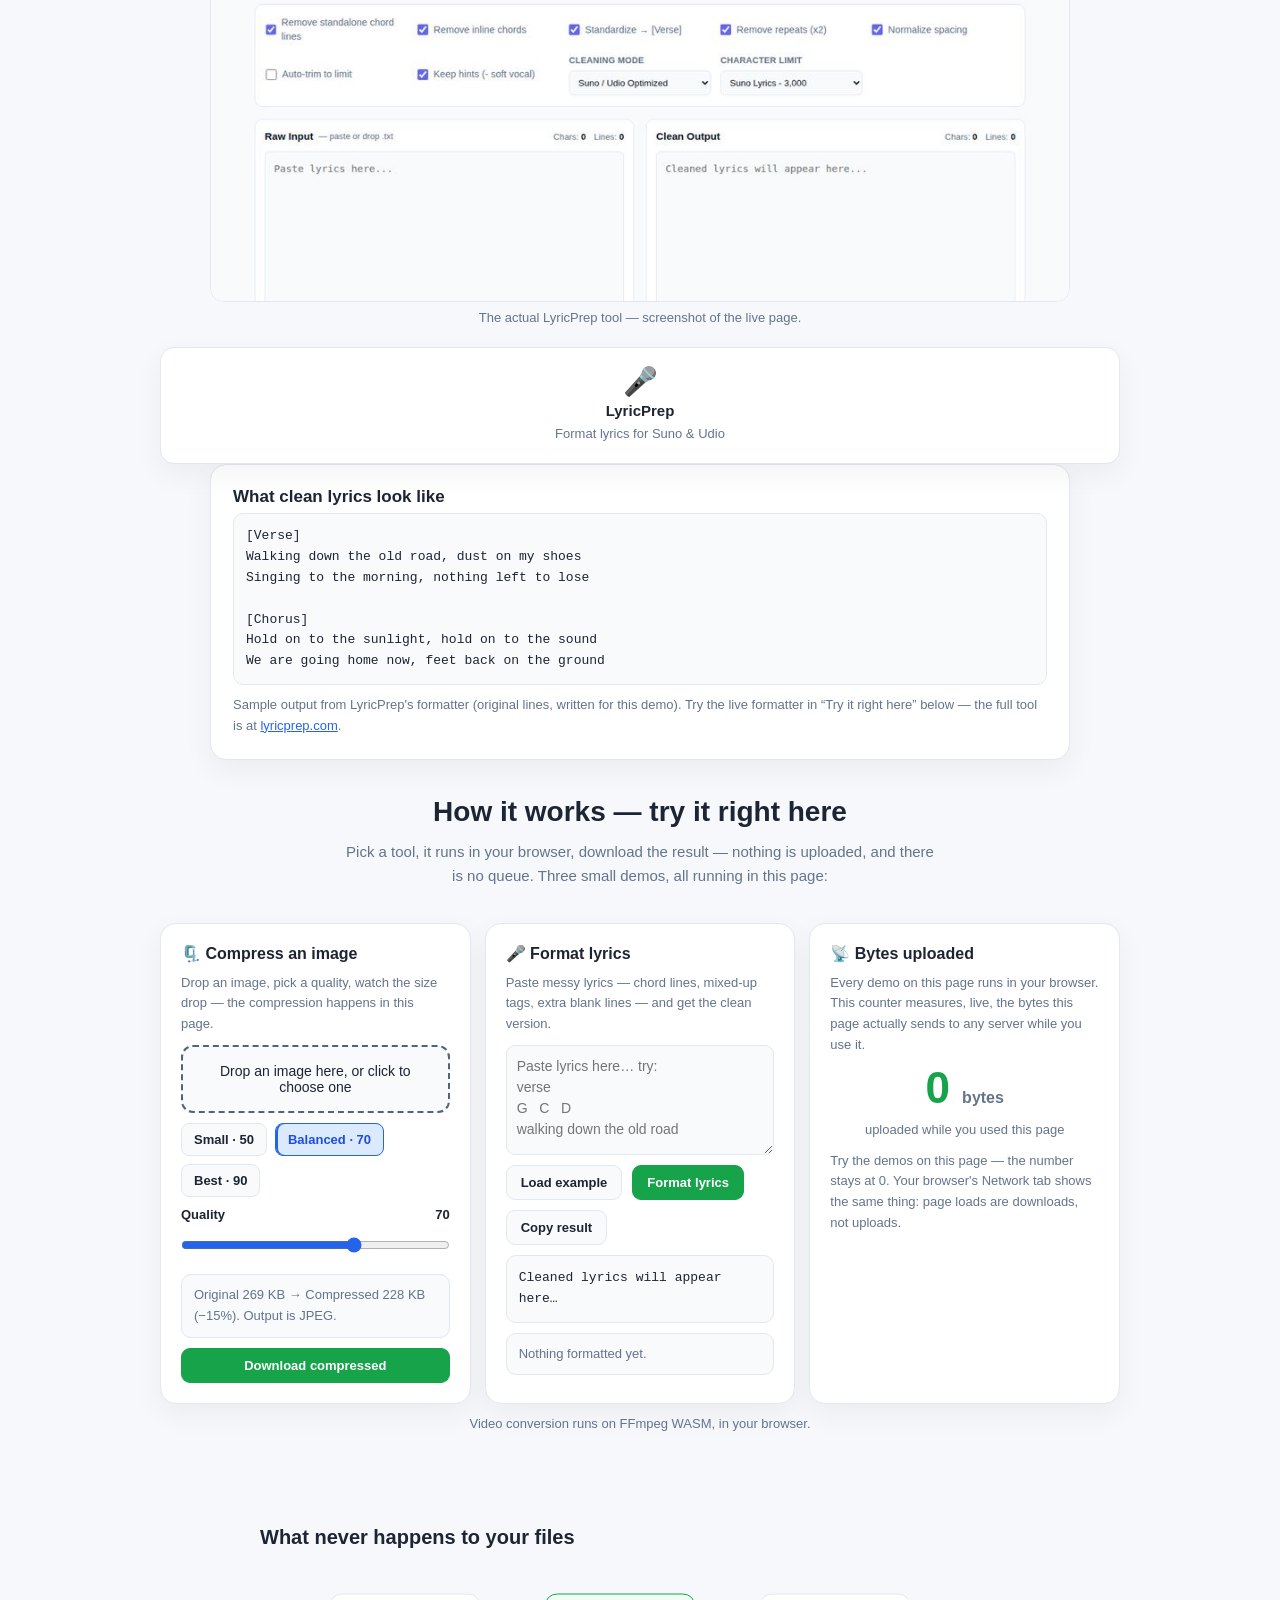
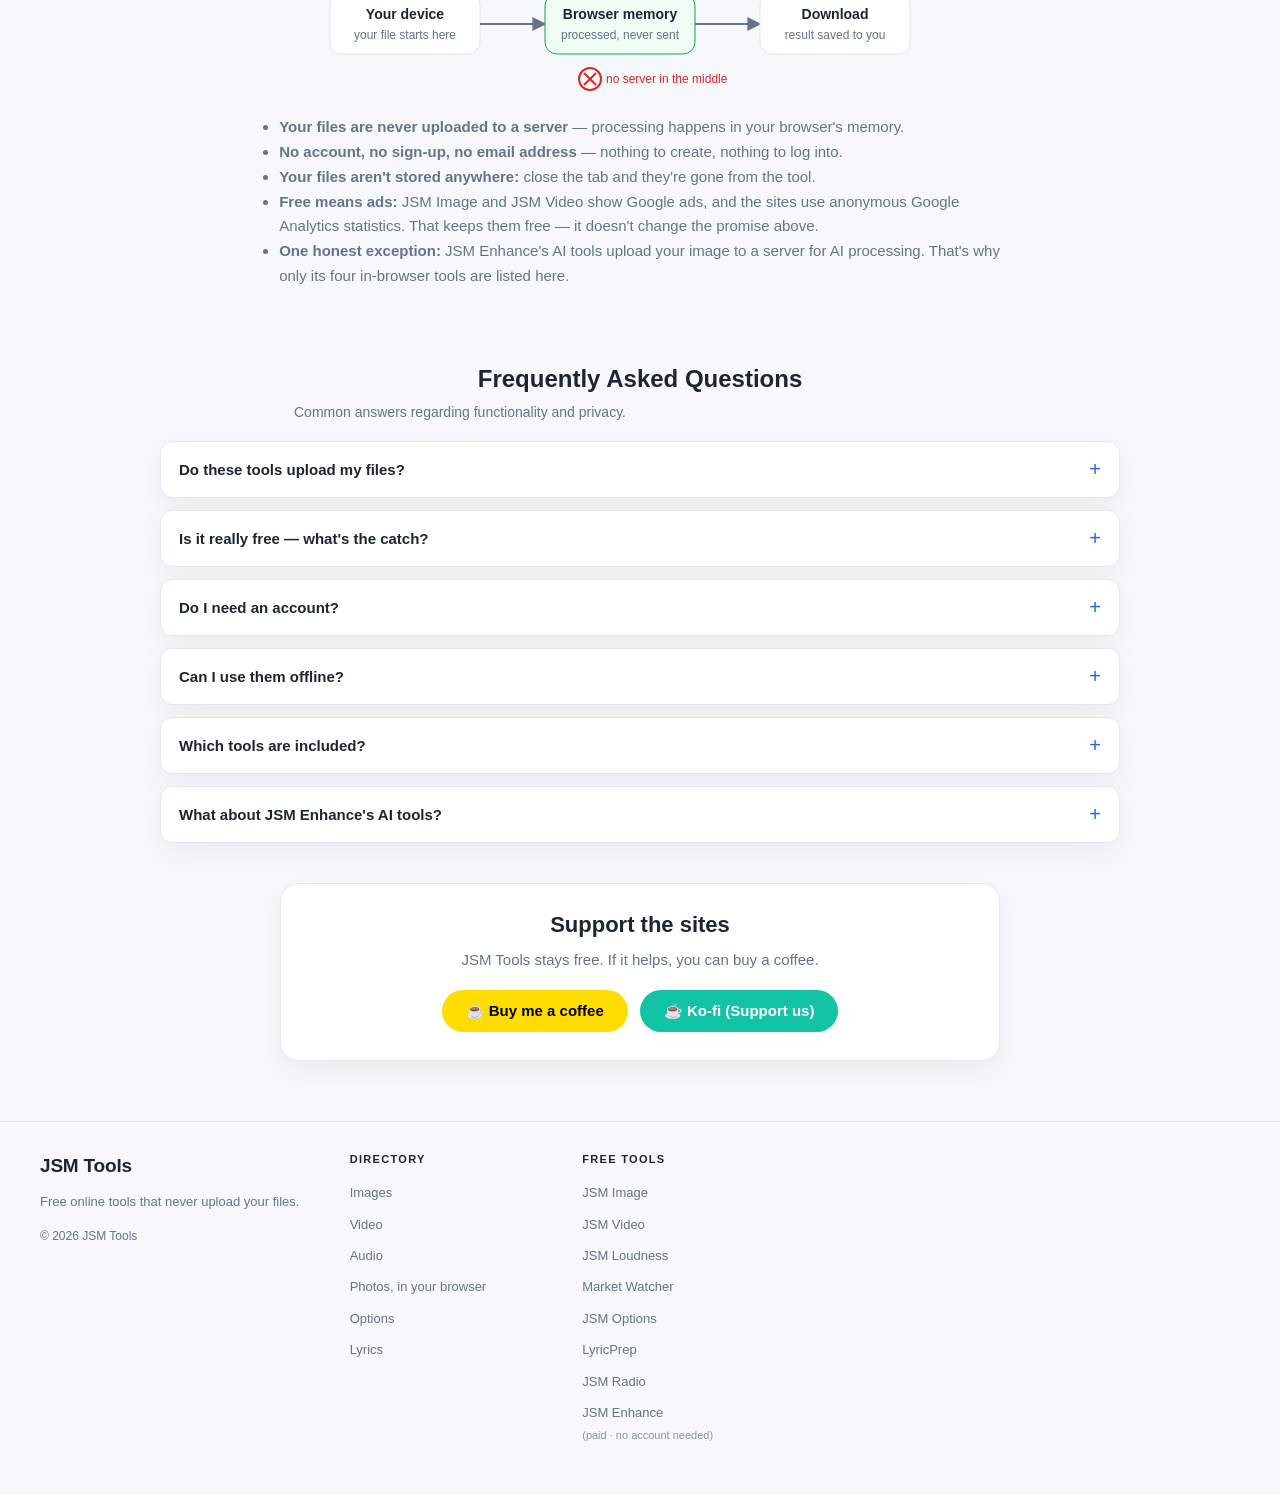
==== commit 2abd5c98: "Add Market Watcher link to footer Free tools" ====
--- a/index.html
+++ b/index.html
@@ -514,6 +514,7 @@
         <li><a href="https://jsm-image.com/" target="_blank" rel="noopener">JSM Image</a></li>
         <li><a href="https://jsm-video.com/" target="_blank" rel="noopener">JSM Video</a></li>
         <li><a href="https://jsm-loudness.com/" target="_blank" rel="noopener">JSM Loudness</a></li>
+        <li><a href="https://jsm-market.com" target="_blank" rel="noopener">Market Watcher</a></li>
         <li><a href="https://jsm-options.com/" target="_blank" rel="noopener">JSM Options</a></li>
         <li><a href="https://lyricprep.com/" target="_blank" rel="noopener">LyricPrep</a></li>
         <li><a href="https://jsm-radio.com/" target="_blank" rel="noopener">JSM Radio</a></li>
